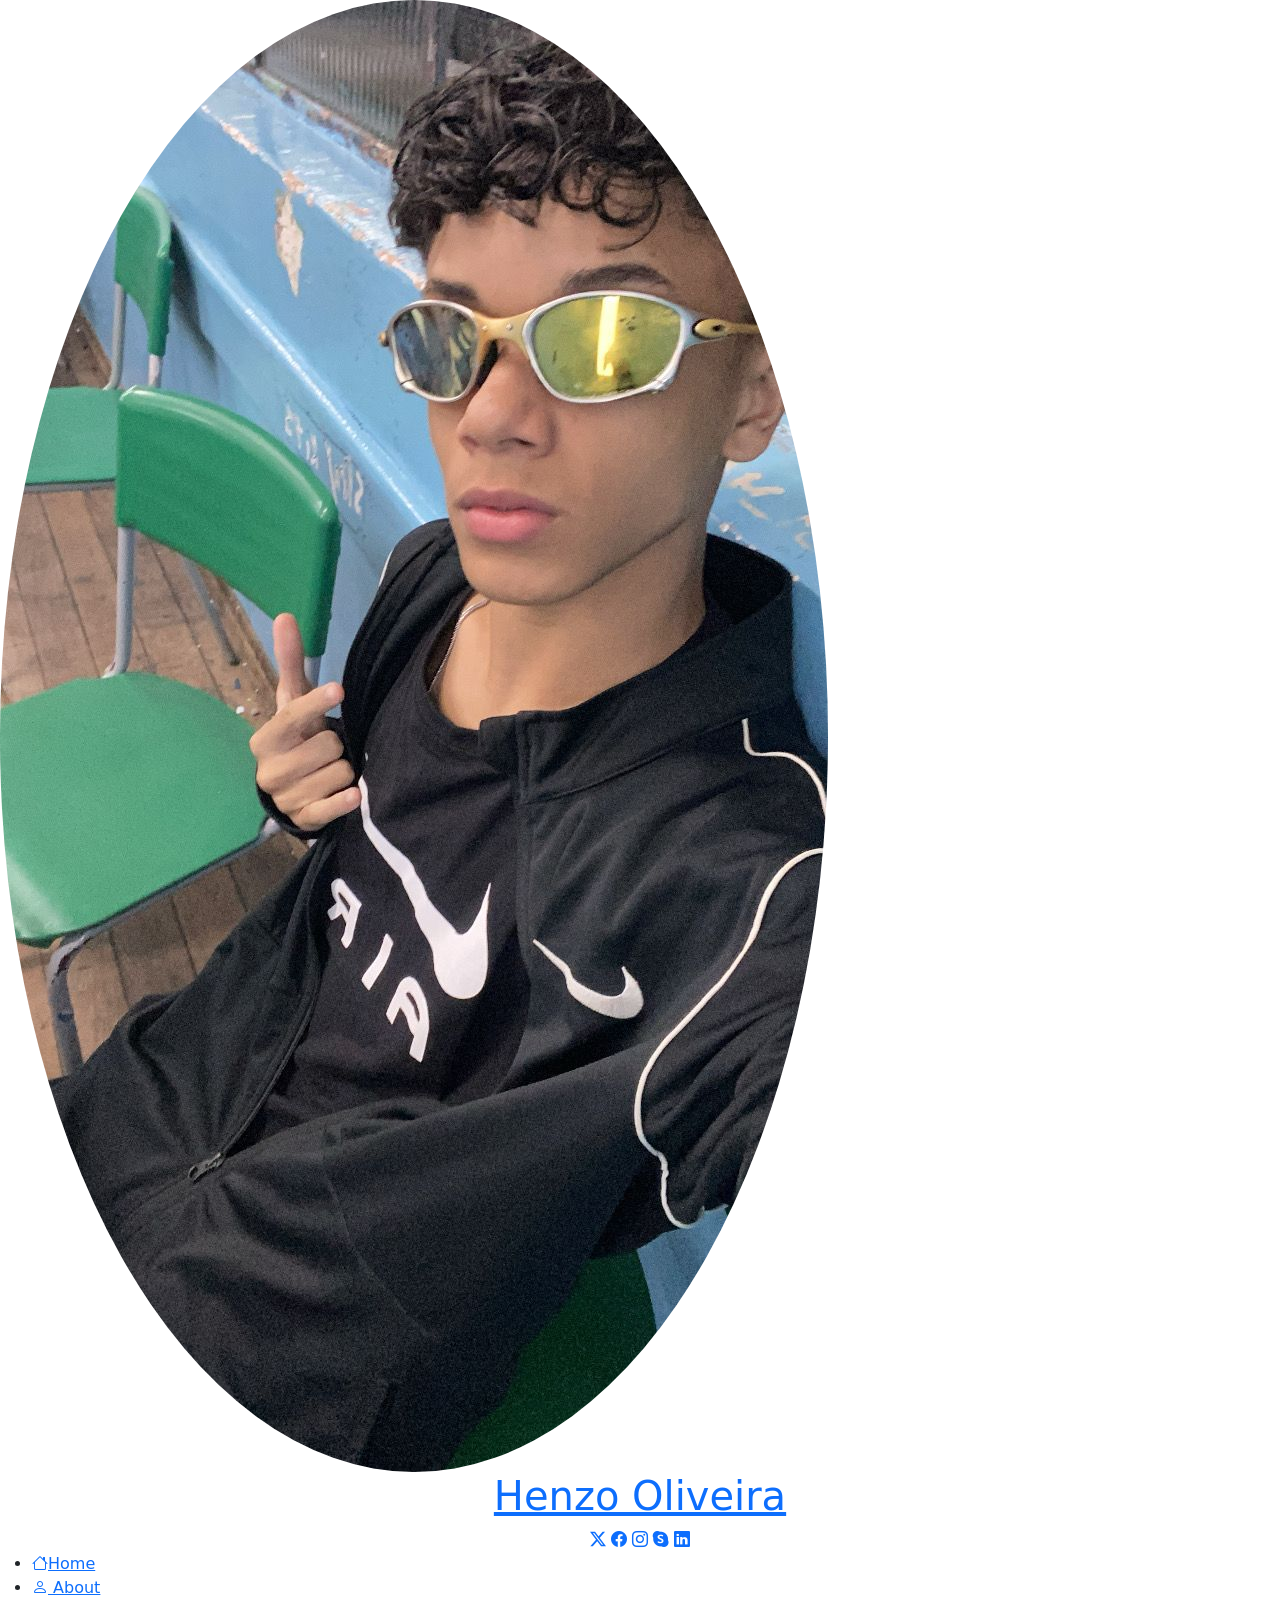
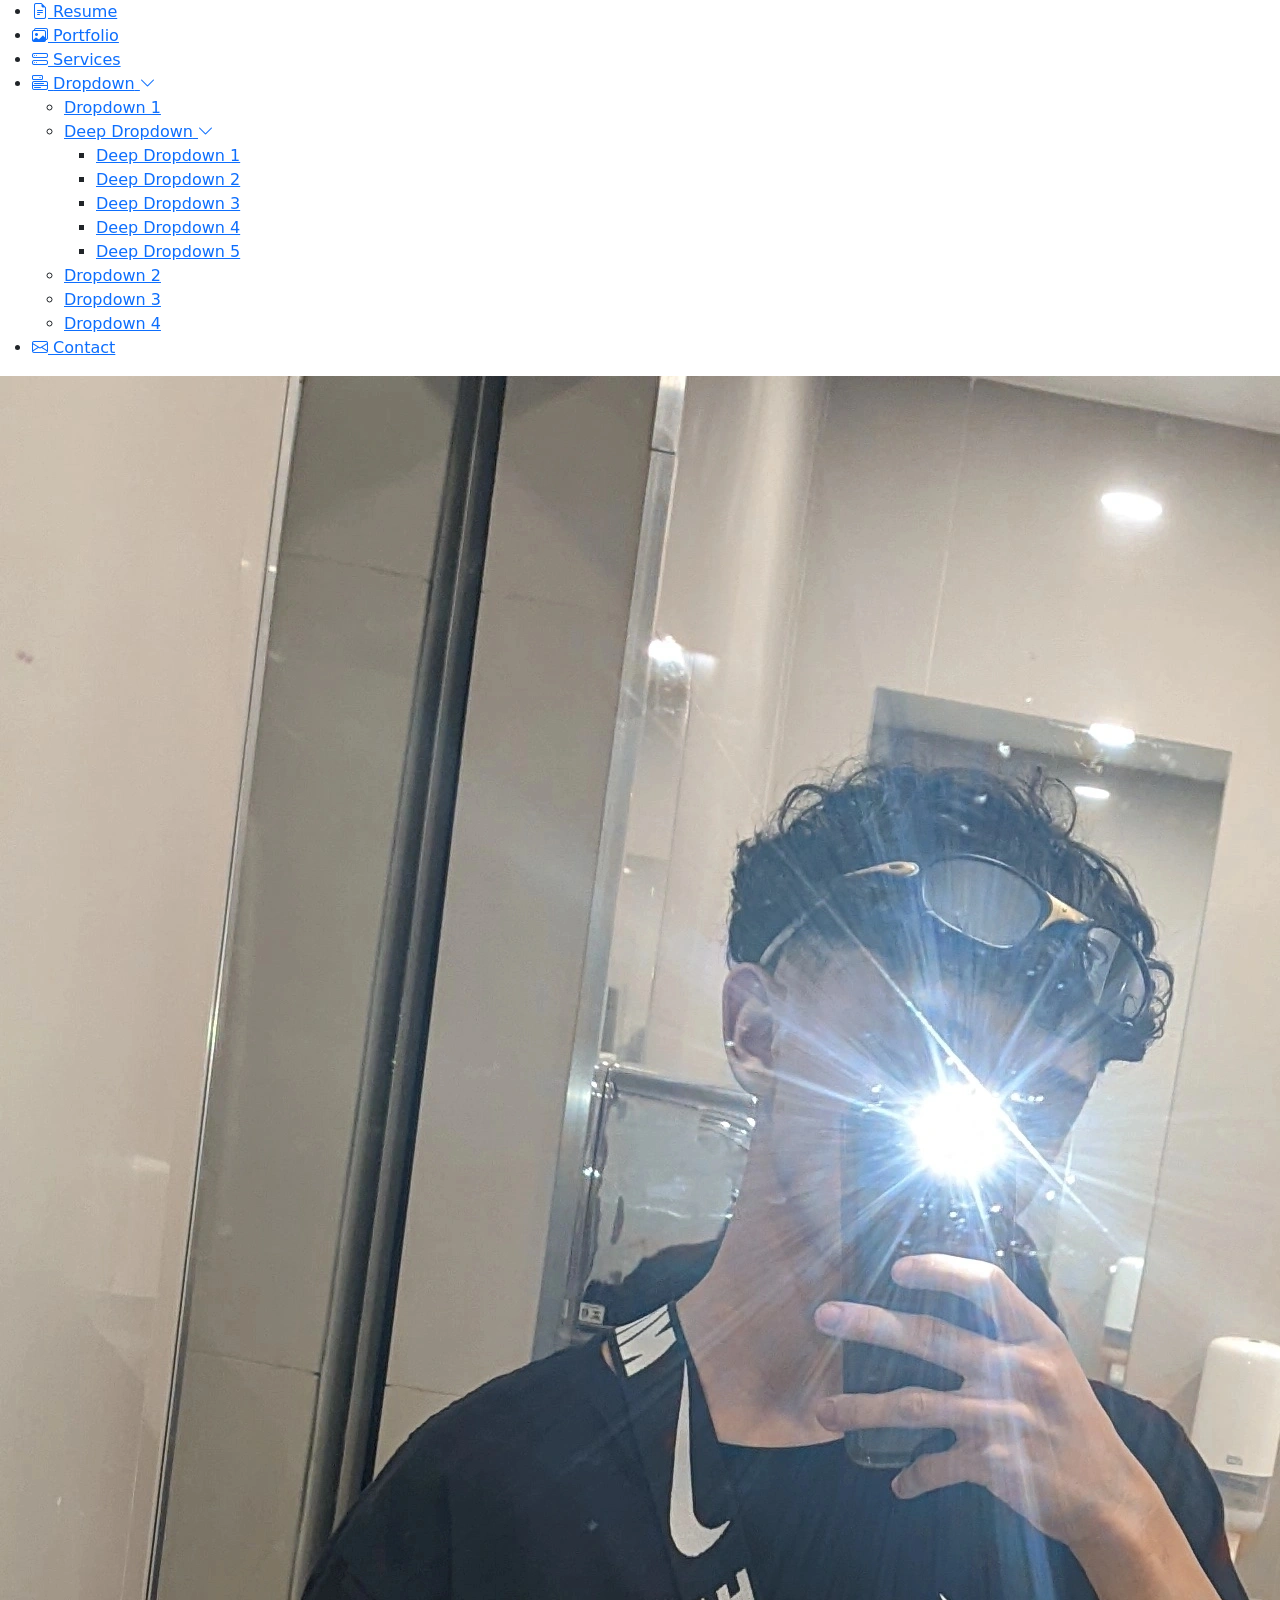
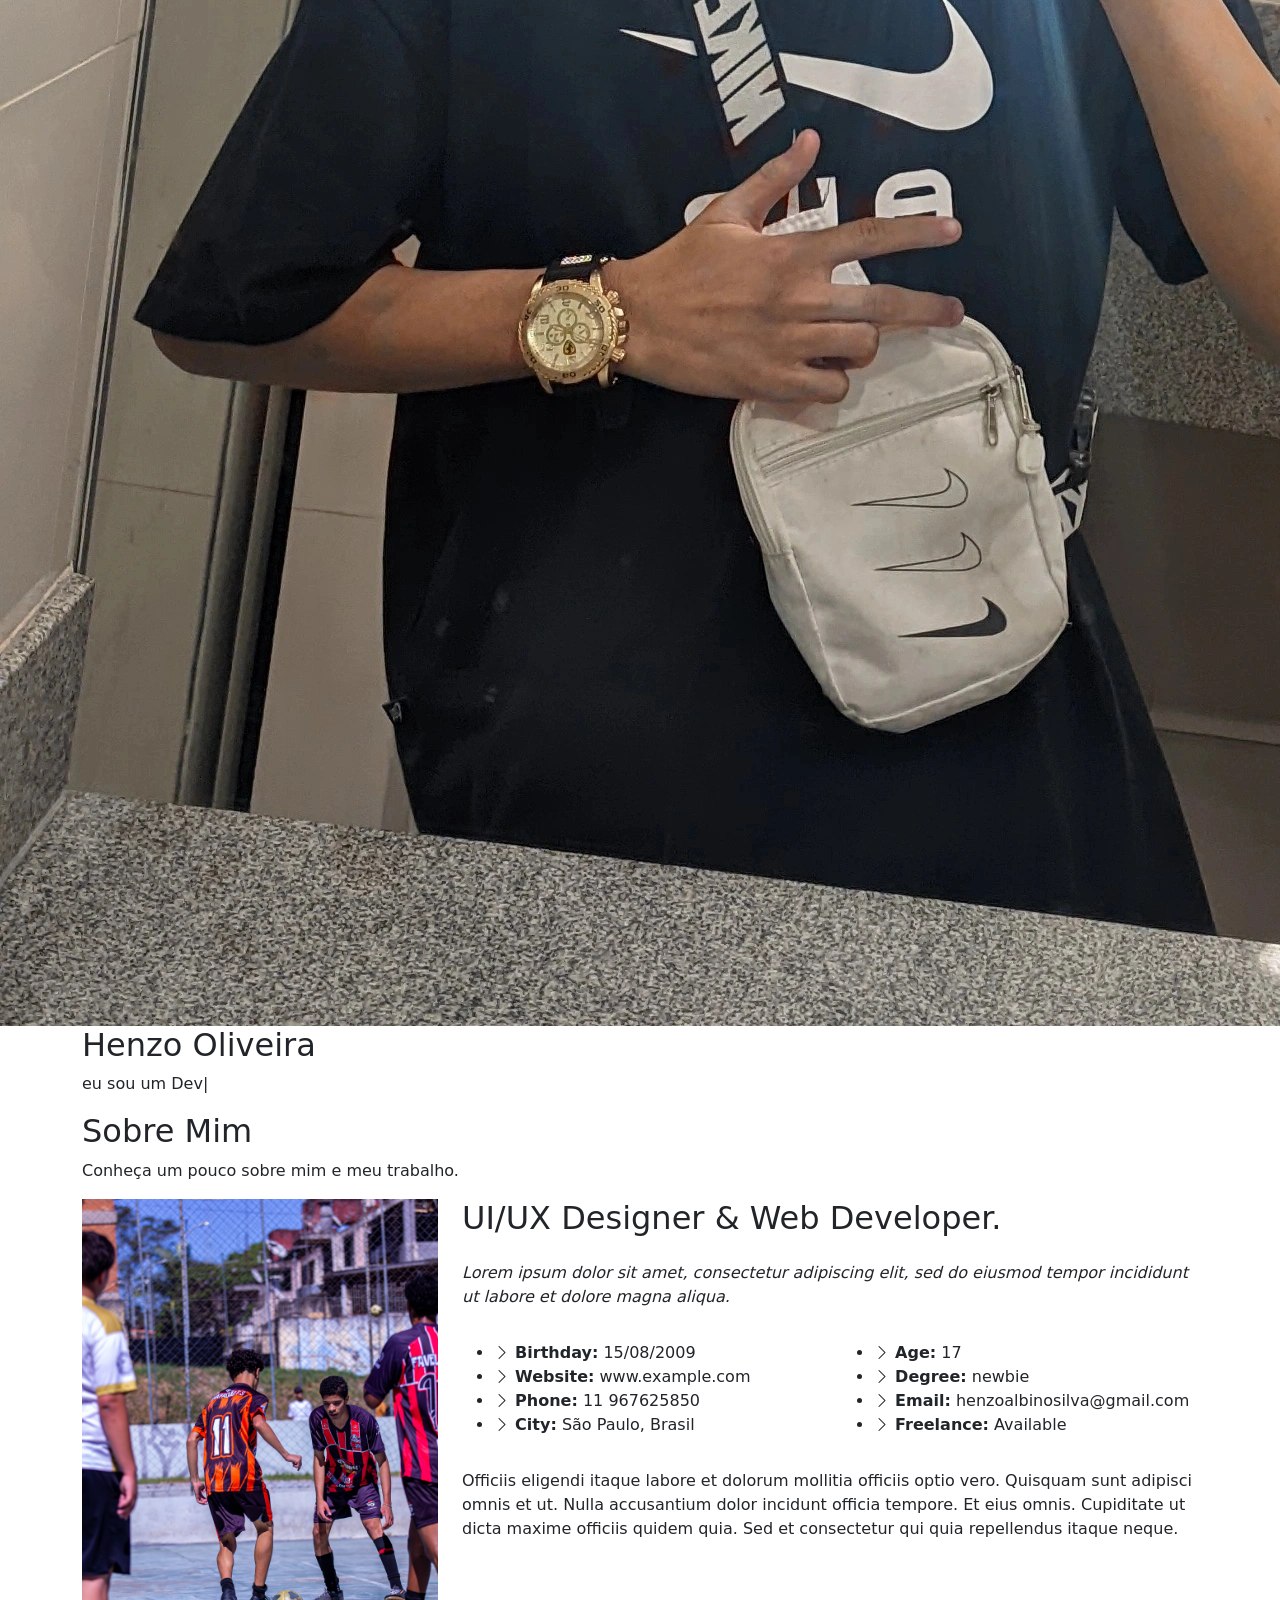
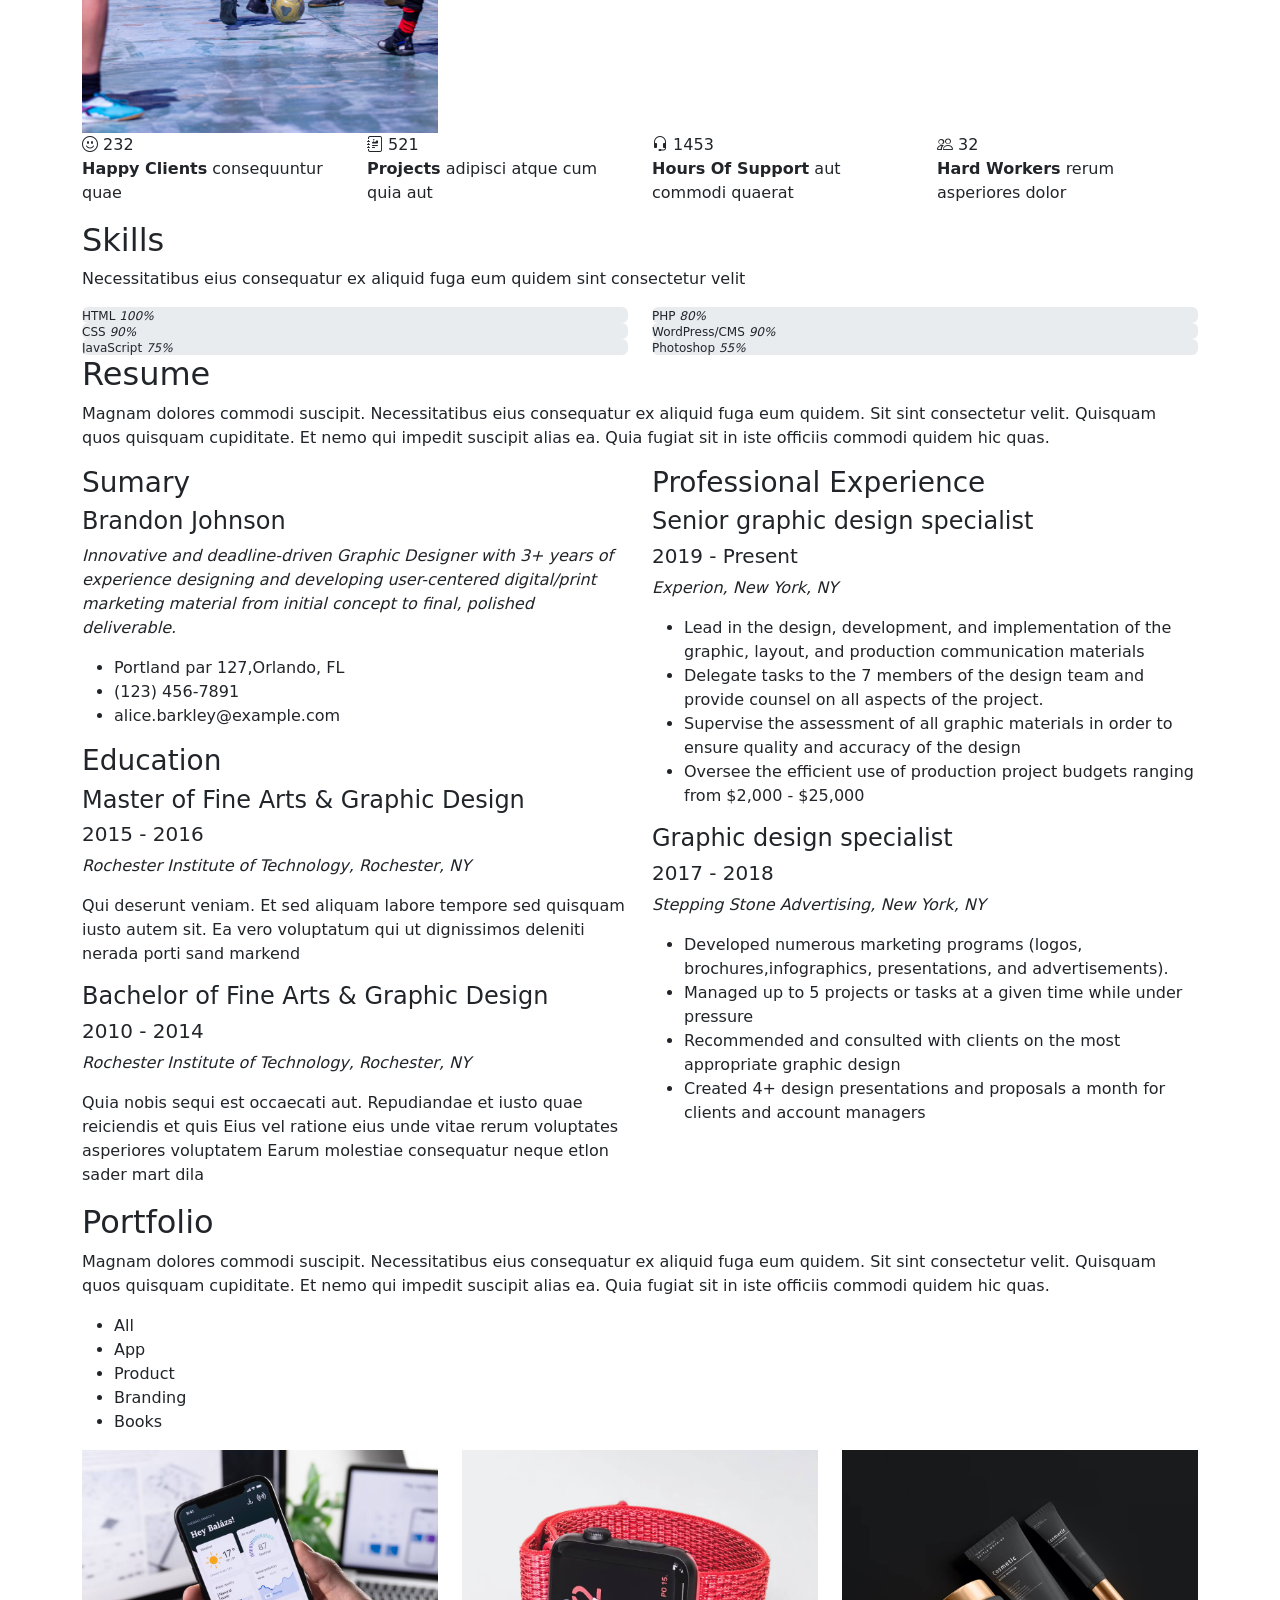
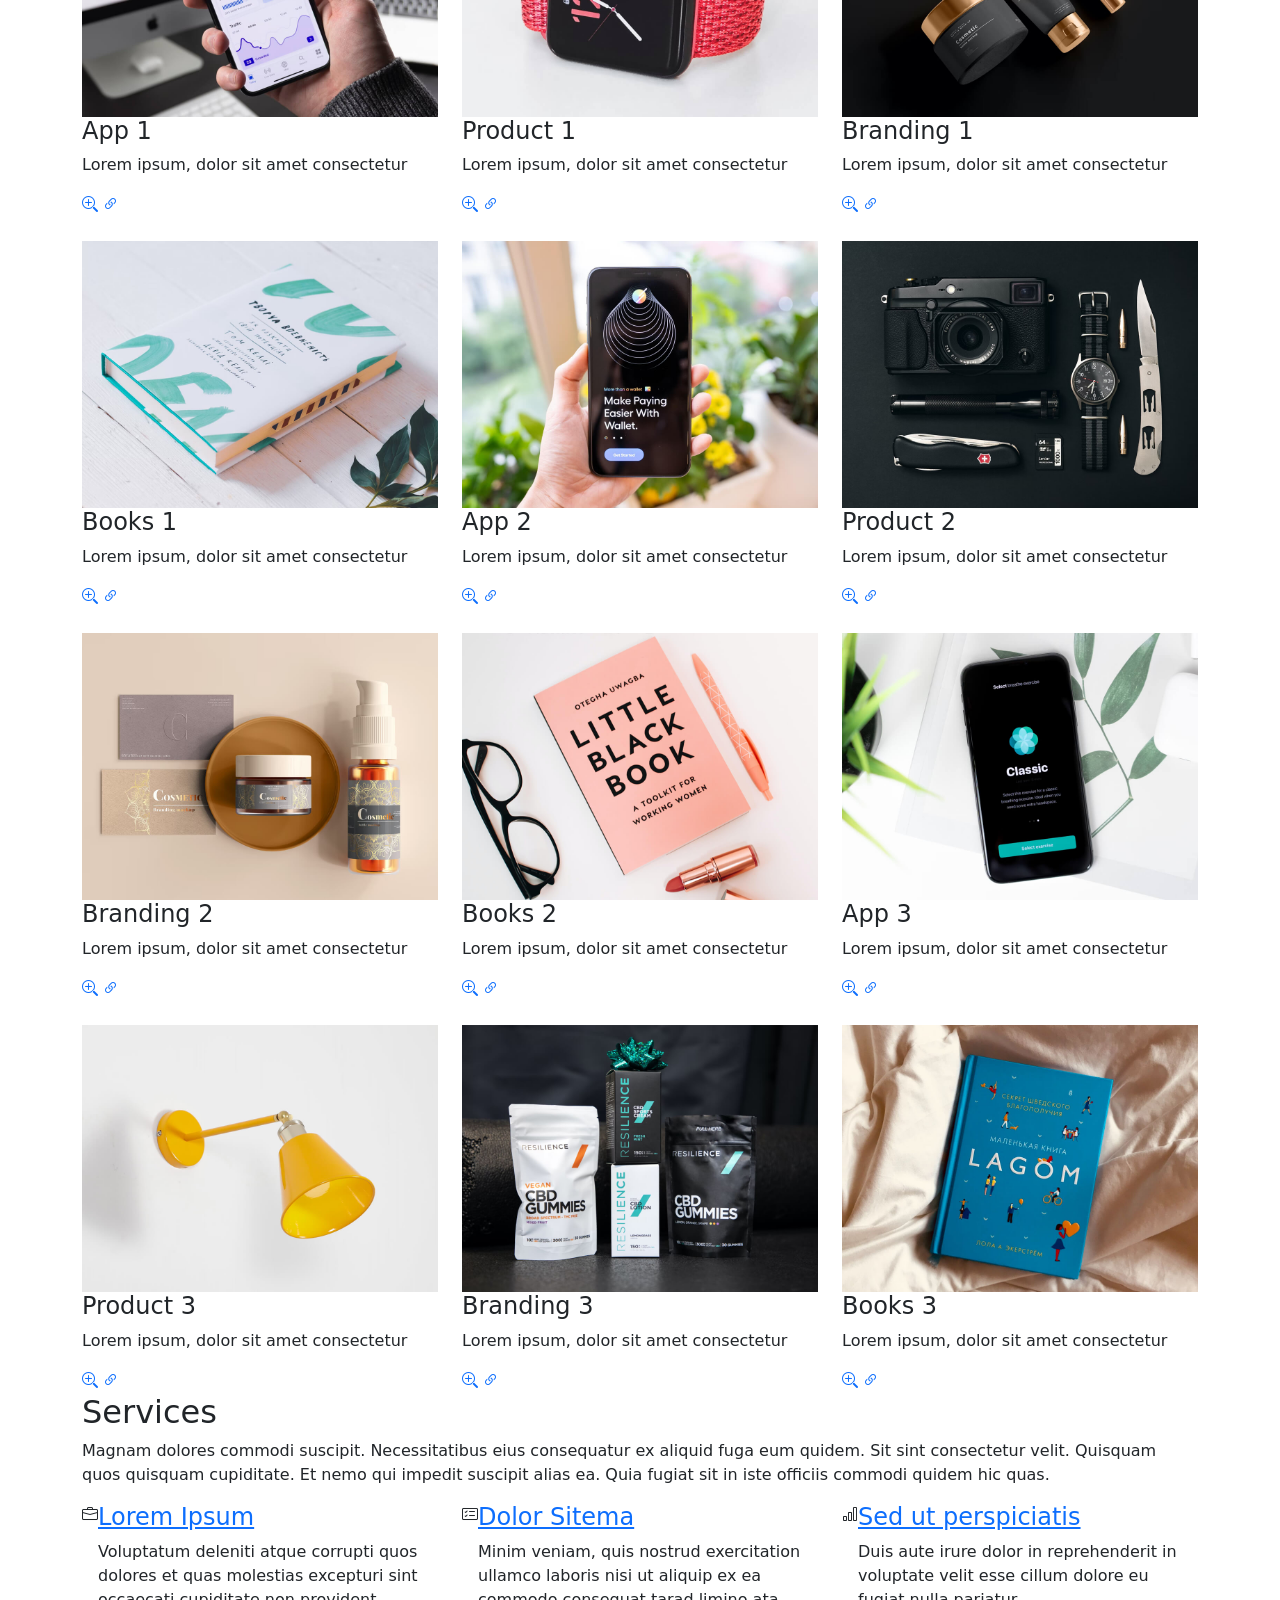
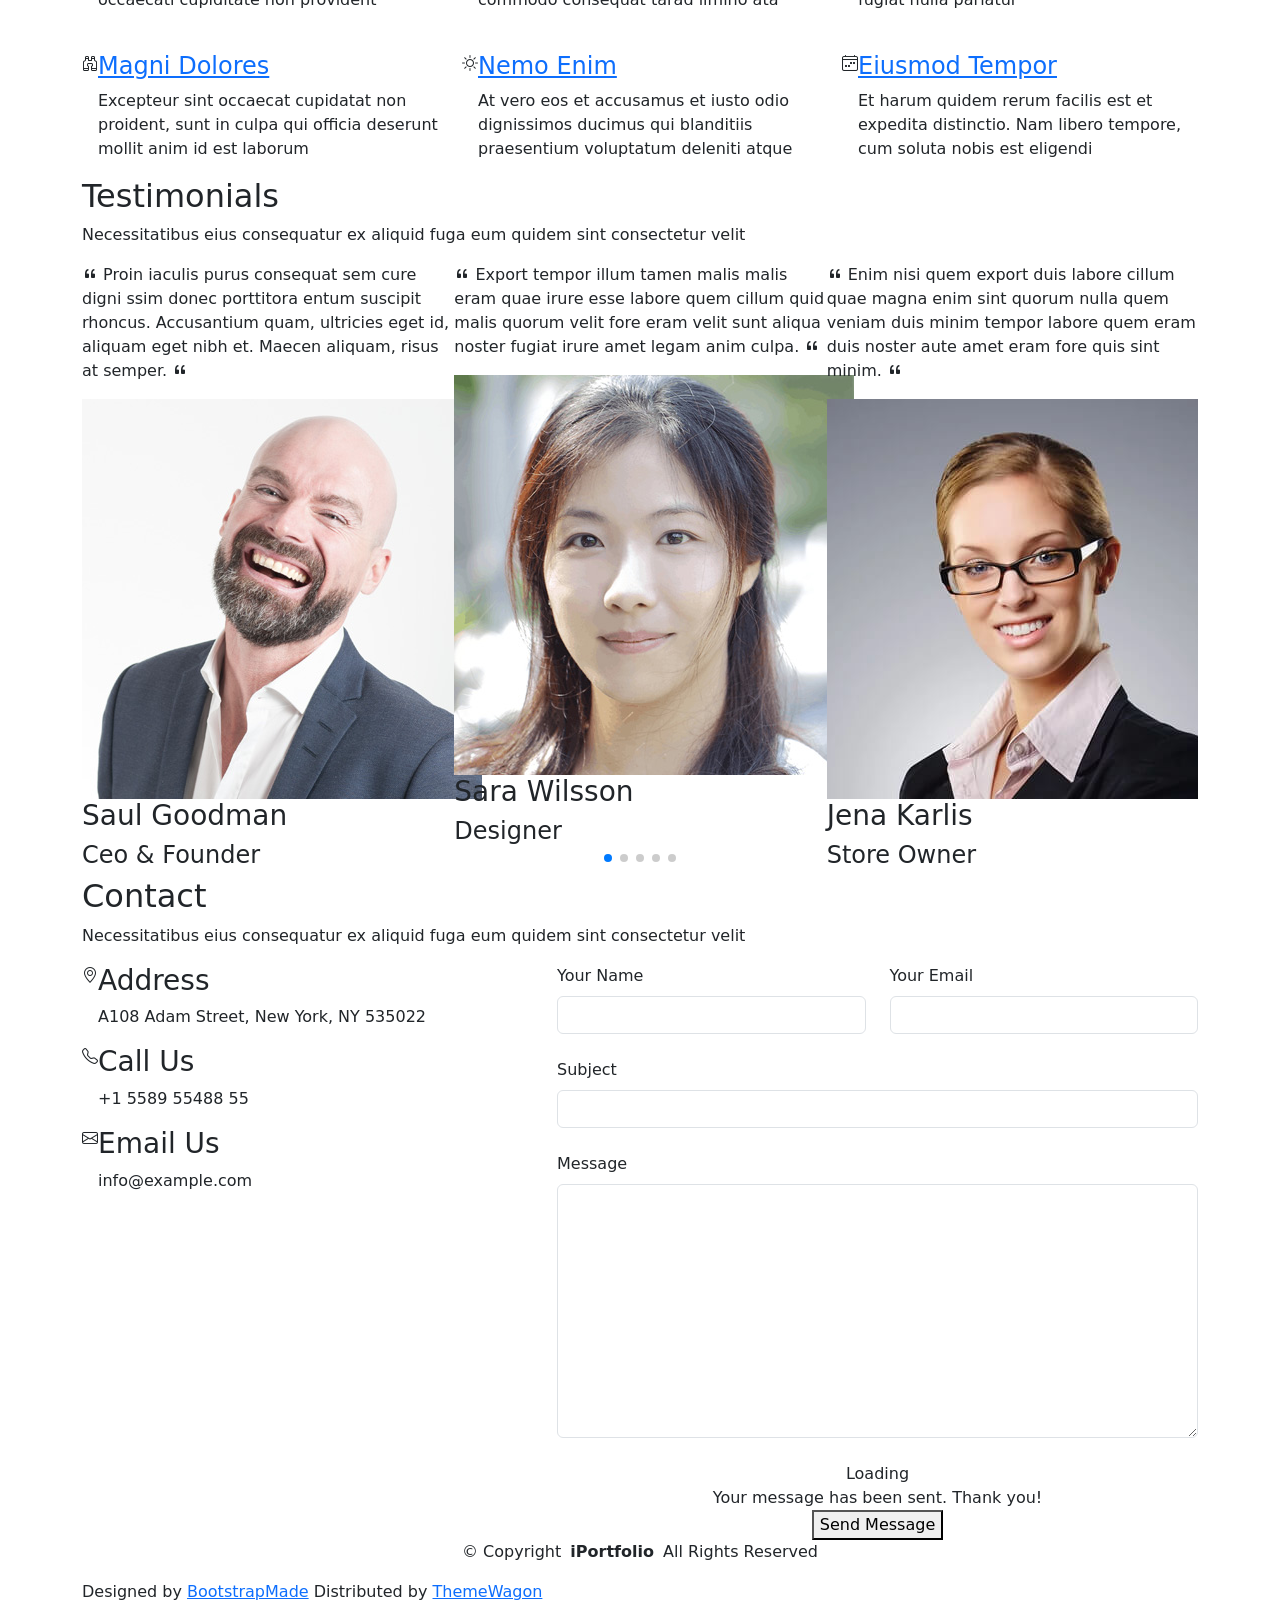
==== index.html @ 14d11d7c "V0.1" ====
<!DOCTYPE html>
<html lang="pt-BR">

<head>
  <meta charset="utf-8">
  <meta content="width=device-width, initial-scale=1.0" name="viewport">
  <title>Henzo Oliveira</title>
  <meta content="" name="description">
  <meta content="" name="keywords">

  <!-- Favicons -->
  <link href="assets/img/Emblema Monocromático HZ Agressivo.png" rel="icon">
  <link href="assets/img/apple-touch-icon.png" rel="apple-touch-icon">

  <!-- Fonts -->
  <link href="https://fonts.googleapis.com" rel="preconnect">
  <link href="https://fonts.gstatic.com" rel="preconnect" crossorigin>
  <link href="https://fonts.googleapis.com/css2?family=Roboto:ital,wght@0,100;0,300;0,400;0,500;0,700;0,900;1,100;1,300;1,400;1,500;1,700;1,900&family=Poppins:ital,wght@0,100;0,200;0,300;0,400;0,500;0,600;0,700;0,800;0,900;1,100;1,200;1,300;1,400;1,500;1,600;1,700;1,800;1,900&family=Raleway:ital,wght@0,100;0,200;0,300;0,400;0,500;0,600;0,700;0,800;0,900;1,100;1,200;1,300;1,400;1,500;1,600;1,700;1,800;1,900&display=swap" rel="stylesheet">

  <!-- Vendor CSS Files -->
  <link href="assets/vendor/bootstrap/css/bootstrap.min.css" rel="stylesheet">
  <link href="assets/vendor/bootstrap-icons/bootstrap-icons.css" rel="stylesheet">
  <link href="assets/vendor/aos/aos.css" rel="stylesheet">
  <link href="assets/vendor/glightbox/css/glightbox.min.css" rel="stylesheet">
  <link href="assets/vendor/swiper/swiper-bundle.min.css" rel="stylesheet">

  <!-- Main CSS File -->
  <link href="assets/css/main.css" rel="stylesheet">

  <!-- =======================================================
  * Template Name: iPortfolio
  * Template URL: https://bootstrapmade.com/iportfolio-bootstrap-portfolio-websites-template/
  * Updated: Jun 29 2024 with Bootstrap v5.3.3
  * Author: BootstrapMade.com
  * License: https://bootstrapmade.com/license/
  ======================================================== -->
</head>

<body class="index-page">

  <header id="header" class="header dark-background d-flex flex-column">
    <i class="header-toggle d-xl-none bi bi-list"></i>

    <div class="profile-img">
      <img src="assets/img/f740be181a31ea5a992d6e9e2c30a2ab_0.jpeg" alt="" class="img-fluid rounded-circle">
    </div>

    <a href="index.html" class="logo d-flex align-items-center justify-content-center">
      <!-- Uncomment the line below if you also wish to use an image logo -->
      <!-- <img src="assets/img/logo.png" alt=""> -->
      <h1 class="sitename">Henzo Oliveira</h1>
    </a>

    <div class="social-links text-center">
      <a href="#" class="twitter"><i class="bi bi-twitter-x"></i></a>
      <a href="#" class="facebook"><i class="bi bi-facebook"></i></a>
      <a href="#" class="instagram"><i class="bi bi-instagram"></i></a>
      <a href="#" class="google-plus"><i class="bi bi-skype"></i></a>
      <a href="#" class="linkedin"><i class="bi bi-linkedin"></i></a>
    </div>

    <nav id="navmenu" class="navmenu">
      <ul>
        <li><a href="#hero" class="active"><i class="bi bi-house navicon"></i>Home</a></li>
        <li><a href="#about"><i class="bi bi-person navicon"></i> About</a></li>
        <li><a href="#resume"><i class="bi bi-file-earmark-text navicon"></i> Resume</a></li>
        <li><a href="#portfolio"><i class="bi bi-images navicon"></i> Portfolio</a></li>
        <li><a href="#services"><i class="bi bi-hdd-stack navicon"></i> Services</a></li>
        <li class="dropdown"><a href="#"><i class="bi bi-menu-button navicon"></i> <span>Dropdown</span> <i class="bi bi-chevron-down toggle-dropdown"></i></a>
          <ul>
            <li><a href="#">Dropdown 1</a></li>
            <li class="dropdown"><a href="#"><span>Deep Dropdown</span> <i class="bi bi-chevron-down toggle-dropdown"></i></a>
              <ul>
                <li><a href="#">Deep Dropdown 1</a></li>
                <li><a href="#">Deep Dropdown 2</a></li>
                <li><a href="#">Deep Dropdown 3</a></li>
                <li><a href="#">Deep Dropdown 4</a></li>
                <li><a href="#">Deep Dropdown 5</a></li>
              </ul>
            </li>
            <li><a href="#">Dropdown 2</a></li>
            <li><a href="#">Dropdown 3</a></li>
            <li><a href="#">Dropdown 4</a></li>
          </ul>
        </li>
        <li><a href="#contact"><i class="bi bi-envelope navicon"></i> Contact</a></li>
      </ul>
    </nav>

  </header>

  <main class="main">

    <!-- Hero Section -->
    <section id="hero" class="hero section dark-background">

      <img src="assets/img/IMG_20250711_194542_623.webp" alt="" data-aos="fade-in" class="">

      <div class="container" data-aos="fade-up" data-aos-delay="100">
        <h2>Henzo Oliveira</h2>
        <p>eu sou um <span class="typed" data-typed-items="Designer, Developer, Freelancer, Photographer">Designer</span><span class="typed-cursor typed-cursor--blink" aria-hidden="true"></span><span class="typed-cursor typed-cursor--blink" aria-hidden="true"></span></p>
      </div>

    </section><!-- /Hero Section -->

    <!-- About Section -->
    <section id="about" class="about section">

      <!-- Section Title -->
      <div class="container section-title" data-aos="fade-up">
        <h2>Sobre Mim</h2>
        <p>Conheça um pouco sobre mim e meu trabalho.</p>
      </div><!-- End Section Title -->

      <div class="container" data-aos="fade-up" data-aos-delay="100">

        <div class="row gy-4 justify-content-center">
          <div class="col-lg-4">
            <img src="assets/img/v2_44cf48a5-e10a-40ed-86d7-4f2bc353fa9d.jpg" class="img-fluid" alt="">
          </div>
          <div class="col-lg-8 content">
            <h2>UI/UX Designer &amp; Web Developer.</h2>
            <p class="fst-italic py-3">
              Lorem ipsum dolor sit amet, consectetur adipiscing elit, sed do eiusmod tempor incididunt ut labore et dolore
              magna aliqua.
            </p>
            <div class="row">
              <div class="col-lg-6">
                <ul>
                  <li><i class="bi bi-chevron-right"></i> <strong>Birthday:</strong> <span>15/08/2009</span></li>
                  <li><i class="bi bi-chevron-right"></i> <strong>Website:</strong> <span>www.example.com</span></li>
                  <li><i class="bi bi-chevron-right"></i> <strong>Phone:</strong> <span>11 967625850</span></li>
                  <li><i class="bi bi-chevron-right"></i> <strong>City:</strong> <span>São Paulo, Brasil</span></li>
                </ul>
              </div>
              <div class="col-lg-6">
                <ul>
                  <li><i class="bi bi-chevron-right"></i> <strong>Age:</strong> <span>17</span></li>
                  <li><i class="bi bi-chevron-right"></i> <strong>Degree:</strong> <span>newbie</span></li>
                  <li><i class="bi bi-chevron-right"></i> <strong>Email:</strong> <span>henzoalbinosilva@gmail.com</span></li>
                  <li><i class="bi bi-chevron-right"></i> <strong>Freelance:</strong> <span>Available</span></li>
                </ul>
              </div>
            </div>
            <p class="py-3">
              Officiis eligendi itaque labore et dolorum mollitia officiis optio vero. Quisquam sunt adipisci omnis et ut. Nulla accusantium dolor incidunt officia tempore. Et eius omnis.
              Cupiditate ut dicta maxime officiis quidem quia. Sed et consectetur qui quia repellendus itaque neque.
            </p>
          </div>
        </div>

      </div>

    </section><!-- /About Section -->

    <!-- Stats Section -->
    <section id="stats" class="stats section">

      <div class="container" data-aos="fade-up" data-aos-delay="100">

        <div class="row gy-4">

          <div class="col-lg-3 col-md-6">
            <div class="stats-item">
              <i class="bi bi-emoji-smile"></i>
              <span data-purecounter-start="0" data-purecounter-end="232" data-purecounter-duration="1" class="purecounter"></span>
              <p><strong>Happy Clients</strong> <span>consequuntur quae</span></p>
            </div>
          </div><!-- End Stats Item -->

          <div class="col-lg-3 col-md-6">
            <div class="stats-item">
              <i class="bi bi-journal-richtext"></i>
              <span data-purecounter-start="0" data-purecounter-end="521" data-purecounter-duration="1" class="purecounter"></span>
              <p><strong>Projects</strong> <span>adipisci atque cum quia aut</span></p>
            </div>
          </div><!-- End Stats Item -->

          <div class="col-lg-3 col-md-6">
            <div class="stats-item">
              <i class="bi bi-headset"></i>
              <span data-purecounter-start="0" data-purecounter-end="1453" data-purecounter-duration="1" class="purecounter"></span>
              <p><strong>Hours Of Support</strong> <span>aut commodi quaerat</span></p>
            </div>
          </div><!-- End Stats Item -->

          <div class="col-lg-3 col-md-6">
            <div class="stats-item">
              <i class="bi bi-people"></i>
              <span data-purecounter-start="0" data-purecounter-end="32" data-purecounter-duration="1" class="purecounter"></span>
              <p><strong>Hard Workers</strong> <span>rerum asperiores dolor</span></p>
            </div>
          </div><!-- End Stats Item -->

        </div>

      </div>

    </section><!-- /Stats Section -->

    <!-- Skills Section -->
    <section id="skills" class="skills section light-background">

      <!-- Section Title -->
      <div class="container section-title" data-aos="fade-up">
        <h2>Skills</h2>
        <p>Necessitatibus eius consequatur ex aliquid fuga eum quidem sint consectetur velit</p>
      </div><!-- End Section Title -->

      <div class="container" data-aos="fade-up" data-aos-delay="100">

        <div class="row skills-content skills-animation">

          <div class="col-lg-6">

            <div class="progress">
              <span class="skill"><span>HTML</span> <i class="val">100%</i></span>
              <div class="progress-bar-wrap">
                <div class="progress-bar" role="progressbar" aria-valuenow="100" aria-valuemin="0" aria-valuemax="100"></div>
              </div>
            </div><!-- End Skills Item -->

            <div class="progress">
              <span class="skill"><span>CSS</span> <i class="val">90%</i></span>
              <div class="progress-bar-wrap">
                <div class="progress-bar" role="progressbar" aria-valuenow="90" aria-valuemin="0" aria-valuemax="100"></div>
              </div>
            </div><!-- End Skills Item -->

            <div class="progress">
              <span class="skill"><span>JavaScript</span> <i class="val">75%</i></span>
              <div class="progress-bar-wrap">
                <div class="progress-bar" role="progressbar" aria-valuenow="75" aria-valuemin="0" aria-valuemax="100"></div>
              </div>
            </div><!-- End Skills Item -->

          </div>

          <div class="col-lg-6">

            <div class="progress">
              <span class="skill"><span>PHP</span> <i class="val">80%</i></span>
              <div class="progress-bar-wrap">
                <div class="progress-bar" role="progressbar" aria-valuenow="80" aria-valuemin="0" aria-valuemax="100"></div>
              </div>
            </div><!-- End Skills Item -->

            <div class="progress">
              <span class="skill"><span>WordPress/CMS</span> <i class="val">90%</i></span>
              <div class="progress-bar-wrap">
                <div class="progress-bar" role="progressbar" aria-valuenow="90" aria-valuemin="0" aria-valuemax="100"></div>
              </div>
            </div><!-- End Skills Item -->

            <div class="progress">
              <span class="skill"><span>Photoshop</span> <i class="val">55%</i></span>
              <div class="progress-bar-wrap">
                <div class="progress-bar" role="progressbar" aria-valuenow="55" aria-valuemin="0" aria-valuemax="100"></div>
              </div>
            </div><!-- End Skills Item -->

          </div>

        </div>

      </div>

    </section><!-- /Skills Section -->

    <!-- Resume Section -->
    <section id="resume" class="resume section">

      <!-- Section Title -->
      <div class="container section-title" data-aos="fade-up">
        <h2>Resume</h2>
        <p>Magnam dolores commodi suscipit. Necessitatibus eius consequatur ex aliquid fuga eum quidem. Sit sint consectetur velit. Quisquam quos quisquam cupiditate. Et nemo qui impedit suscipit alias ea. Quia fugiat sit in iste officiis commodi quidem hic quas.</p>
      </div><!-- End Section Title -->

      <div class="container">

        <div class="row">

          <div class="col-lg-6" data-aos="fade-up" data-aos-delay="100">
            <h3 class="resume-title">Sumary</h3>

            <div class="resume-item pb-0">
              <h4>Brandon Johnson</h4>
              <p><em>Innovative and deadline-driven Graphic Designer with 3+ years of experience designing and developing user-centered digital/print marketing material from initial concept to final, polished deliverable.</em></p>
              <ul>
                <li>Portland par 127,Orlando, FL</li>
                <li>(123) 456-7891</li>
                <li>alice.barkley@example.com</li>
              </ul>
            </div><!-- Edn Resume Item -->

            <h3 class="resume-title">Education</h3>
            <div class="resume-item">
              <h4>Master of Fine Arts &amp; Graphic Design</h4>
              <h5>2015 - 2016</h5>
              <p><em>Rochester Institute of Technology, Rochester, NY</em></p>
              <p>Qui deserunt veniam. Et sed aliquam labore tempore sed quisquam iusto autem sit. Ea vero voluptatum qui ut dignissimos deleniti nerada porti sand markend</p>
            </div><!-- Edn Resume Item -->

            <div class="resume-item">
              <h4>Bachelor of Fine Arts &amp; Graphic Design</h4>
              <h5>2010 - 2014</h5>
              <p><em>Rochester Institute of Technology, Rochester, NY</em></p>
              <p>Quia nobis sequi est occaecati aut. Repudiandae et iusto quae reiciendis et quis Eius vel ratione eius unde vitae rerum voluptates asperiores voluptatem Earum molestiae consequatur neque etlon sader mart dila</p>
            </div><!-- Edn Resume Item -->

          </div>

          <div class="col-lg-6" data-aos="fade-up" data-aos-delay="200">
            <h3 class="resume-title">Professional Experience</h3>
            <div class="resume-item">
              <h4>Senior graphic design specialist</h4>
              <h5>2019 - Present</h5>
              <p><em>Experion, New York, NY </em></p>
              <ul>
                <li>Lead in the design, development, and implementation of the graphic, layout, and production communication materials</li>
                <li>Delegate tasks to the 7 members of the design team and provide counsel on all aspects of the project. </li>
                <li>Supervise the assessment of all graphic materials in order to ensure quality and accuracy of the design</li>
                <li>Oversee the efficient use of production project budgets ranging from $2,000 - $25,000</li>
              </ul>
            </div><!-- Edn Resume Item -->

            <div class="resume-item">
              <h4>Graphic design specialist</h4>
              <h5>2017 - 2018</h5>
              <p><em>Stepping Stone Advertising, New York, NY</em></p>
              <ul>
                <li>Developed numerous marketing programs (logos, brochures,infographics, presentations, and advertisements).</li>
                <li>Managed up to 5 projects or tasks at a given time while under pressure</li>
                <li>Recommended and consulted with clients on the most appropriate graphic design</li>
                <li>Created 4+ design presentations and proposals a month for clients and account managers</li>
              </ul>
            </div><!-- Edn Resume Item -->

          </div>

        </div>

      </div>

    </section><!-- /Resume Section -->

    <!-- Portfolio Section -->
    <section id="portfolio" class="portfolio section light-background">

      <!-- Section Title -->
      <div class="container section-title" data-aos="fade-up">
        <h2>Portfolio</h2>
        <p>Magnam dolores commodi suscipit. Necessitatibus eius consequatur ex aliquid fuga eum quidem. Sit sint consectetur velit. Quisquam quos quisquam cupiditate. Et nemo qui impedit suscipit alias ea. Quia fugiat sit in iste officiis commodi quidem hic quas.</p>
      </div><!-- End Section Title -->

      <div class="container">

        <div class="isotope-layout" data-default-filter="*" data-layout="masonry" data-sort="original-order">

          <ul class="portfolio-filters isotope-filters" data-aos="fade-up" data-aos-delay="100">
            <li data-filter="*" class="filter-active">All</li>
            <li data-filter=".filter-app">App</li>
            <li data-filter=".filter-product">Product</li>
            <li data-filter=".filter-branding">Branding</li>
            <li data-filter=".filter-books">Books</li>
          </ul><!-- End Portfolio Filters -->

          <div class="row gy-4 isotope-container" data-aos="fade-up" data-aos-delay="200">

            <div class="col-lg-4 col-md-6 portfolio-item isotope-item filter-app">
              <div class="portfolio-content h-100">
                <img src="assets/img/portfolio/app-1.jpg" class="img-fluid" alt="">
                <div class="portfolio-info">
                  <h4>App 1</h4>
                  <p>Lorem ipsum, dolor sit amet consectetur</p>
                  <a href="assets/img/portfolio/app-1.jpg" title="App 1" data-gallery="portfolio-gallery-app" class="glightbox preview-link"><i class="bi bi-zoom-in"></i></a>
                  <a href="portfolio-details.html" title="More Details" class="details-link"><i class="bi bi-link-45deg"></i></a>
                </div>
              </div>
            </div><!-- End Portfolio Item -->

            <div class="col-lg-4 col-md-6 portfolio-item isotope-item filter-product">
              <div class="portfolio-content h-100">
                <img src="assets/img/portfolio/product-1.jpg" class="img-fluid" alt="">
                <div class="portfolio-info">
                  <h4>Product 1</h4>
                  <p>Lorem ipsum, dolor sit amet consectetur</p>
                  <a href="assets/img/portfolio/product-1.jpg" title="Product 1" data-gallery="portfolio-gallery-product" class="glightbox preview-link"><i class="bi bi-zoom-in"></i></a>
                  <a href="portfolio-details.html" title="More Details" class="details-link"><i class="bi bi-link-45deg"></i></a>
                </div>
              </div>
            </div><!-- End Portfolio Item -->

            <div class="col-lg-4 col-md-6 portfolio-item isotope-item filter-branding">
              <div class="portfolio-content h-100">
                <img src="assets/img/portfolio/branding-1.jpg" class="img-fluid" alt="">
                <div class="portfolio-info">
                  <h4>Branding 1</h4>
                  <p>Lorem ipsum, dolor sit amet consectetur</p>
                  <a href="assets/img/portfolio/branding-1.jpg" title="Branding 1" data-gallery="portfolio-gallery-branding" class="glightbox preview-link"><i class="bi bi-zoom-in"></i></a>
                  <a href="portfolio-details.html" title="More Details" class="details-link"><i class="bi bi-link-45deg"></i></a>
                </div>
              </div>
            </div><!-- End Portfolio Item -->

            <div class="col-lg-4 col-md-6 portfolio-item isotope-item filter-books">
              <div class="portfolio-content h-100">
                <img src="assets/img/portfolio/books-1.jpg" class="img-fluid" alt="">
                <div class="portfolio-info">
                  <h4>Books 1</h4>
                  <p>Lorem ipsum, dolor sit amet consectetur</p>
                  <a href="assets/img/portfolio/books-1.jpg" title="Branding 1" data-gallery="portfolio-gallery-book" class="glightbox preview-link"><i class="bi bi-zoom-in"></i></a>
                  <a href="portfolio-details.html" title="More Details" class="details-link"><i class="bi bi-link-45deg"></i></a>
                </div>
              </div>
            </div><!-- End Portfolio Item -->

            <div class="col-lg-4 col-md-6 portfolio-item isotope-item filter-app">
              <div class="portfolio-content h-100">
                <img src="assets/img/portfolio/app-2.jpg" class="img-fluid" alt="">
                <div class="portfolio-info">
                  <h4>App 2</h4>
                  <p>Lorem ipsum, dolor sit amet consectetur</p>
                  <a href="assets/img/portfolio/app-2.jpg" title="App 2" data-gallery="portfolio-gallery-app" class="glightbox preview-link"><i class="bi bi-zoom-in"></i></a>
                  <a href="portfolio-details.html" title="More Details" class="details-link"><i class="bi bi-link-45deg"></i></a>
                </div>
              </div>
            </div><!-- End Portfolio Item -->

            <div class="col-lg-4 col-md-6 portfolio-item isotope-item filter-product">
              <div class="portfolio-content h-100">
                <img src="assets/img/portfolio/product-2.jpg" class="img-fluid" alt="">
                <div class="portfolio-info">
                  <h4>Product 2</h4>
                  <p>Lorem ipsum, dolor sit amet consectetur</p>
                  <a href="assets/img/portfolio/product-2.jpg" title="Product 2" data-gallery="portfolio-gallery-product" class="glightbox preview-link"><i class="bi bi-zoom-in"></i></a>
                  <a href="portfolio-details.html" title="More Details" class="details-link"><i class="bi bi-link-45deg"></i></a>
                </div>
              </div>
            </div><!-- End Portfolio Item -->

            <div class="col-lg-4 col-md-6 portfolio-item isotope-item filter-branding">
              <div class="portfolio-content h-100">
                <img src="assets/img/portfolio/branding-2.jpg" class="img-fluid" alt="">
                <div class="portfolio-info">
                  <h4>Branding 2</h4>
                  <p>Lorem ipsum, dolor sit amet consectetur</p>
                  <a href="assets/img/portfolio/branding-2.jpg" title="Branding 2" data-gallery="portfolio-gallery-branding" class="glightbox preview-link"><i class="bi bi-zoom-in"></i></a>
                  <a href="portfolio-details.html" title="More Details" class="details-link"><i class="bi bi-link-45deg"></i></a>
                </div>
              </div>
            </div><!-- End Portfolio Item -->

            <div class="col-lg-4 col-md-6 portfolio-item isotope-item filter-books">
              <div class="portfolio-content h-100">
                <img src="assets/img/portfolio/books-2.jpg" class="img-fluid" alt="">
                <div class="portfolio-info">
                  <h4>Books 2</h4>
                  <p>Lorem ipsum, dolor sit amet consectetur</p>
                  <a href="assets/img/portfolio/books-2.jpg" title="Branding 2" data-gallery="portfolio-gallery-book" class="glightbox preview-link"><i class="bi bi-zoom-in"></i></a>
                  <a href="portfolio-details.html" title="More Details" class="details-link"><i class="bi bi-link-45deg"></i></a>
                </div>
              </div>
            </div><!-- End Portfolio Item -->

            <div class="col-lg-4 col-md-6 portfolio-item isotope-item filter-app">
              <div class="portfolio-content h-100">
                <img src="assets/img/portfolio/app-3.jpg" class="img-fluid" alt="">
                <div class="portfolio-info">
                  <h4>App 3</h4>
                  <p>Lorem ipsum, dolor sit amet consectetur</p>
                  <a href="assets/img/portfolio/app-3.jpg" title="App 3" data-gallery="portfolio-gallery-app" class="glightbox preview-link"><i class="bi bi-zoom-in"></i></a>
                  <a href="portfolio-details.html" title="More Details" class="details-link"><i class="bi bi-link-45deg"></i></a>
                </div>
              </div>
            </div><!-- End Portfolio Item -->

            <div class="col-lg-4 col-md-6 portfolio-item isotope-item filter-product">
              <div class="portfolio-content h-100">
                <img src="assets/img/portfolio/product-3.jpg" class="img-fluid" alt="">
                <div class="portfolio-info">
                  <h4>Product 3</h4>
                  <p>Lorem ipsum, dolor sit amet consectetur</p>
                  <a href="assets/img/portfolio/product-3.jpg" title="Product 3" data-gallery="portfolio-gallery-product" class="glightbox preview-link"><i class="bi bi-zoom-in"></i></a>
                  <a href="portfolio-details.html" title="More Details" class="details-link"><i class="bi bi-link-45deg"></i></a>
                </div>
              </div>
            </div><!-- End Portfolio Item -->

            <div class="col-lg-4 col-md-6 portfolio-item isotope-item filter-branding">
              <div class="portfolio-content h-100">
                <img src="assets/img/portfolio/branding-3.jpg" class="img-fluid" alt="">
                <div class="portfolio-info">
                  <h4>Branding 3</h4>
                  <p>Lorem ipsum, dolor sit amet consectetur</p>
                  <a href="assets/img/portfolio/branding-3.jpg" title="Branding 2" data-gallery="portfolio-gallery-branding" class="glightbox preview-link"><i class="bi bi-zoom-in"></i></a>
                  <a href="portfolio-details.html" title="More Details" class="details-link"><i class="bi bi-link-45deg"></i></a>
                </div>
              </div>
            </div><!-- End Portfolio Item -->

            <div class="col-lg-4 col-md-6 portfolio-item isotope-item filter-books">
              <div class="portfolio-content h-100">
                <img src="assets/img/portfolio/books-3.jpg" class="img-fluid" alt="">
                <div class="portfolio-info">
                  <h4>Books 3</h4>
                  <p>Lorem ipsum, dolor sit amet consectetur</p>
                  <a href="assets/img/portfolio/books-3.jpg" title="Branding 3" data-gallery="portfolio-gallery-book" class="glightbox preview-link"><i class="bi bi-zoom-in"></i></a>
                  <a href="portfolio-details.html" title="More Details" class="details-link"><i class="bi bi-link-45deg"></i></a>
                </div>
              </div>
            </div><!-- End Portfolio Item -->

          </div><!-- End Portfolio Container -->

        </div>

      </div>

    </section><!-- /Portfolio Section -->

    <!-- Services Section -->
    <section id="services" class="services section">

      <!-- Section Title -->
      <div class="container section-title" data-aos="fade-up">
        <h2>Services</h2>
        <p>Magnam dolores commodi suscipit. Necessitatibus eius consequatur ex aliquid fuga eum quidem. Sit sint consectetur velit. Quisquam quos quisquam cupiditate. Et nemo qui impedit suscipit alias ea. Quia fugiat sit in iste officiis commodi quidem hic quas.</p>
      </div><!-- End Section Title -->

      <div class="container">

        <div class="row gy-4">

          <div class="col-lg-4 col-md-6 service-item d-flex" data-aos="fade-up" data-aos-delay="100">
            <div class="icon flex-shrink-0"><i class="bi bi-briefcase"></i></div>
            <div>
              <h4 class="title"><a href="service-details.html" class="stretched-link">Lorem Ipsum</a></h4>
              <p class="description">Voluptatum deleniti atque corrupti quos dolores et quas molestias excepturi sint occaecati cupiditate non provident</p>
            </div>
          </div>
          <!-- End Service Item -->

          <div class="col-lg-4 col-md-6 service-item d-flex" data-aos="fade-up" data-aos-delay="200">
            <div class="icon flex-shrink-0"><i class="bi bi-card-checklist"></i></div>
            <div>
              <h4 class="title"><a href="service-details.html" class="stretched-link">Dolor Sitema</a></h4>
              <p class="description">Minim veniam, quis nostrud exercitation ullamco laboris nisi ut aliquip ex ea commodo consequat tarad limino ata</p>
            </div>
          </div><!-- End Service Item -->

          <div class="col-lg-4 col-md-6 service-item d-flex" data-aos="fade-up" data-aos-delay="300">
            <div class="icon flex-shrink-0"><i class="bi bi-bar-chart"></i></div>
            <div>
              <h4 class="title"><a href="service-details.html" class="stretched-link">Sed ut perspiciatis</a></h4>
              <p class="description">Duis aute irure dolor in reprehenderit in voluptate velit esse cillum dolore eu fugiat nulla pariatur</p>
            </div>
          </div><!-- End Service Item -->

          <div class="col-lg-4 col-md-6 service-item d-flex" data-aos="fade-up" data-aos-delay="400">
            <div class="icon flex-shrink-0"><i class="bi bi-binoculars"></i></div>
            <div>
              <h4 class="title"><a href="service-details.html" class="stretched-link">Magni Dolores</a></h4>
              <p class="description">Excepteur sint occaecat cupidatat non proident, sunt in culpa qui officia deserunt mollit anim id est laborum</p>
            </div>
          </div><!-- End Service Item -->

          <div class="col-lg-4 col-md-6 service-item d-flex" data-aos="fade-up" data-aos-delay="500">
            <div class="icon flex-shrink-0"><i class="bi bi-brightness-high"></i></div>
            <div>
              <h4 class="title"><a href="service-details.html" class="stretched-link">Nemo Enim</a></h4>
              <p class="description">At vero eos et accusamus et iusto odio dignissimos ducimus qui blanditiis praesentium voluptatum deleniti atque</p>
            </div>
          </div><!-- End Service Item -->

          <div class="col-lg-4 col-md-6 service-item d-flex" data-aos="fade-up" data-aos-delay="600">
            <div class="icon flex-shrink-0"><i class="bi bi-calendar4-week"></i></div>
            <div>
              <h4 class="title"><a href="service-details.html" class="stretched-link">Eiusmod Tempor</a></h4>
              <p class="description">Et harum quidem rerum facilis est et expedita distinctio. Nam libero tempore, cum soluta nobis est eligendi</p>
            </div>
          </div><!-- End Service Item -->

        </div>

      </div>

    </section><!-- /Services Section -->

    <!-- Testimonials Section -->
    <section id="testimonials" class="testimonials section light-background">

      <!-- Section Title -->
      <div class="container section-title" data-aos="fade-up">
        <h2>Testimonials</h2>
        <p>Necessitatibus eius consequatur ex aliquid fuga eum quidem sint consectetur velit</p>
      </div><!-- End Section Title -->

      <div class="container" data-aos="fade-up" data-aos-delay="100">

        <div class="swiper init-swiper">
          <script type="application/json" class="swiper-config">
            {
              "loop": true,
              "speed": 600,
              "autoplay": {
                "delay": 5000
              },
              "slidesPerView": "auto",
              "pagination": {
                "el": ".swiper-pagination",
                "type": "bullets",
                "clickable": true
              },
              "breakpoints": {
                "320": {
                  "slidesPerView": 1,
                  "spaceBetween": 40
                },
                "1200": {
                  "slidesPerView": 3,
                  "spaceBetween": 1
                }
              }
            }
          </script>
          <div class="swiper-wrapper">

            <div class="swiper-slide">
              <div class="testimonial-item">
                <p>
                  <i class="bi bi-quote quote-icon-left"></i>
                  <span>Proin iaculis purus consequat sem cure digni ssim donec porttitora entum suscipit rhoncus. Accusantium quam, ultricies eget id, aliquam eget nibh et. Maecen aliquam, risus at semper.</span>
                  <i class="bi bi-quote quote-icon-right"></i>
                </p>
                <img src="assets/img/testimonials/testimonials-1.jpg" class="testimonial-img" alt="">
                <h3>Saul Goodman</h3>
                <h4>Ceo &amp; Founder</h4>
              </div>
            </div><!-- End testimonial item -->

            <div class="swiper-slide">
              <div class="testimonial-item">
                <p>
                  <i class="bi bi-quote quote-icon-left"></i>
                  <span>Export tempor illum tamen malis malis eram quae irure esse labore quem cillum quid malis quorum velit fore eram velit sunt aliqua noster fugiat irure amet legam anim culpa.</span>
                  <i class="bi bi-quote quote-icon-right"></i>
                </p>
                <img src="assets/img/testimonials/testimonials-2.jpg" class="testimonial-img" alt="">
                <h3>Sara Wilsson</h3>
                <h4>Designer</h4>
              </div>
            </div><!-- End testimonial item -->

            <div class="swiper-slide">
              <div class="testimonial-item">
                <p>
                  <i class="bi bi-quote quote-icon-left"></i>
                  <span>Enim nisi quem export duis labore cillum quae magna enim sint quorum nulla quem veniam duis minim tempor labore quem eram duis noster aute amet eram fore quis sint minim.</span>
                  <i class="bi bi-quote quote-icon-right"></i>
                </p>
                <img src="assets/img/testimonials/testimonials-3.jpg" class="testimonial-img" alt="">
                <h3>Jena Karlis</h3>
                <h4>Store Owner</h4>
              </div>
            </div><!-- End testimonial item -->

            <div class="swiper-slide">
              <div class="testimonial-item">
                <p>
                  <i class="bi bi-quote quote-icon-left"></i>
                  <span>Fugiat enim eram quae cillum dolore dolor amet nulla culpa multos export minim fugiat dolor enim duis veniam ipsum anim magna sunt elit fore quem dolore labore illum veniam.</span>
                  <i class="bi bi-quote quote-icon-right"></i>
                </p>
                <img src="assets/img/testimonials/testimonials-4.jpg" class="testimonial-img" alt="">
                <h3>Matt Brandon</h3>
                <h4>Freelancer</h4>
              </div>
            </div><!-- End testimonial item -->

            <div class="swiper-slide">
              <div class="testimonial-item">
                <p>
                  <i class="bi bi-quote quote-icon-left"></i>
                  <span>Quis quorum aliqua sint quem legam fore sunt eram irure aliqua veniam tempor noster veniam sunt culpa nulla illum cillum fugiat legam esse veniam culpa fore nisi cillum quid.</span>
                  <i class="bi bi-quote quote-icon-right"></i>
                </p>
                <img src="assets/img/testimonials/testimonials-5.jpg" class="testimonial-img" alt="">
                <h3>John Larson</h3>
                <h4>Entrepreneur</h4>
              </div>
            </div><!-- End testimonial item -->

          </div>
          <div class="swiper-pagination"></div>
        </div>

      </div>

    </section><!-- /Testimonials Section -->

    <!-- Contact Section -->
    <section id="contact" class="contact section">

      <!-- Section Title -->
      <div class="container section-title" data-aos="fade-up">
        <h2>Contact</h2>
        <p>Necessitatibus eius consequatur ex aliquid fuga eum quidem sint consectetur velit</p>
      </div><!-- End Section Title -->

      <div class="container" data-aos="fade-up" data-aos-delay="100">

        <div class="row gy-4">

          <div class="col-lg-5">

            <div class="info-wrap">
              <div class="info-item d-flex" data-aos="fade-up" data-aos-delay="200">
                <i class="bi bi-geo-alt flex-shrink-0"></i>
                <div>
                  <h3>Address</h3>
                  <p>A108 Adam Street, New York, NY 535022</p>
                </div>
              </div><!-- End Info Item -->

              <div class="info-item d-flex" data-aos="fade-up" data-aos-delay="300">
                <i class="bi bi-telephone flex-shrink-0"></i>
                <div>
                  <h3>Call Us</h3>
                  <p>+1 5589 55488 55</p>
                </div>
              </div><!-- End Info Item -->

              <div class="info-item d-flex" data-aos="fade-up" data-aos-delay="400">
                <i class="bi bi-envelope flex-shrink-0"></i>
                <div>
                  <h3>Email Us</h3>
                  <p>info@example.com</p>
                </div>
              </div><!-- End Info Item -->

              <iframe src="https://www.google.com/maps/embed?pb=!1m14!1m8!1m3!1d48389.78314118045!2d-74.006138!3d40.710059!3m2!1i1024!2i768!4f13.1!3m3!1m2!1s0x89c25a22a3bda30d%3A0xb89d1fe6bc499443!2sDowntown%20Conference%20Center!5e0!3m2!1sen!2sus!4v1676961268712!5m2!1sen!2sus" frameborder="0" style="border:0; width: 100%; height: 270px;" allowfullscreen="" loading="lazy" referrerpolicy="no-referrer-when-downgrade"></iframe>
            </div>
          </div>

          <div class="col-lg-7">
            <form action="forms/contact.php" method="post" class="php-email-form" data-aos="fade-up" data-aos-delay="200">
              <div class="row gy-4">

                <div class="col-md-6">
                  <label for="name-field" class="pb-2">Your Name</label>
                  <input type="text" name="name" id="name-field" class="form-control" required="">
                </div>

                <div class="col-md-6">
                  <label for="email-field" class="pb-2">Your Email</label>
                  <input type="email" class="form-control" name="email" id="email-field" required="">
                </div>

                <div class="col-md-12">
                  <label for="subject-field" class="pb-2">Subject</label>
                  <input type="text" class="form-control" name="subject" id="subject-field" required="">
                </div>

                <div class="col-md-12">
                  <label for="message-field" class="pb-2">Message</label>
                  <textarea class="form-control" name="message" rows="10" id="message-field" required=""></textarea>
                </div>

                <div class="col-md-12 text-center">
                  <div class="loading">Loading</div>
                  <div class="error-message"></div>
                  <div class="sent-message">Your message has been sent. Thank you!</div>

                  <button type="submit">Send Message</button>
                </div>

              </div>
            </form>
          </div><!-- End Contact Form -->

        </div>

      </div>

    </section><!-- /Contact Section -->

  </main>

  <footer id="footer" class="footer position-relative light-background">

    <div class="container">
      <div class="copyright text-center ">
        <p>© <span>Copyright</span> <strong class="px-1 sitename">iPortfolio</strong> <span>All Rights Reserved</span></p>
      </div>
      <div class="credits">
        <!-- All the links in the footer should remain intact. -->
        <!-- You can delete the links only if you've purchased the pro version. -->
        <!-- Licensing information: https://bootstrapmade.com/license/ -->
        <!-- Purchase the pro version with working PHP/AJAX contact form: [buy-url] -->
        Designed by <a href="https://bootstrapmade.com/">BootstrapMade</a> Distributed by <a href="https://themewagon.com">ThemeWagon</a>
      </div>
    </div>

  </footer>

  <!-- Scroll Top -->
  <a href="#" id="scroll-top" class="scroll-top d-flex align-items-center justify-content-center"><i class="bi bi-arrow-up-short"></i></a>

  <!-- Preloader -->
  <div id="preloader"></div>

  <!-- Vendor JS Files -->
  <script src="assets/vendor/bootstrap/js/bootstrap.bundle.min.js"></script>
  <script src="assets/vendor/php-email-form/validate.js"></script>
  <script src="assets/vendor/aos/aos.js"></script>
  <script src="assets/vendor/typed.js/typed.umd.js"></script>
  <script src="assets/vendor/purecounter/purecounter_vanilla.js"></script>
  <script src="assets/vendor/waypoints/noframework.waypoints.js"></script>
  <script src="assets/vendor/glightbox/js/glightbox.min.js"></script>
  <script src="assets/vendor/imagesloaded/imagesloaded.pkgd.min.js"></script>
  <script src="assets/vendor/isotope-layout/isotope.pkgd.min.js"></script>
  <script src="assets/vendor/swiper/swiper-bundle.min.js"></script>

  <!-- Main JS File -->
  <script src="assets/js/main.js"></script>

</body>

</html>
---- assets/css/main.css ----
/**
* Template Name: iPortfolio
* Template URL: https://bootstrapmade.com/iportfolio-bootstrap-portfolio-websites-template/
* Updated: Jun 29 2024 with Bootstrap v5.3.3
* Author: BootstrapMade.com
* License: https://bootstrapmade.com/license/
*/

/*--------------------------------------------------------------
# Font & Color Variables
# Help: https://bootstrapmade.com/color-system/
--------------------------------------------------------------*/
/* Fonts */
:root {
  --default-font: "Roboto",  system-ui, -apple-system, "Segoe UI", Roboto, "Helvetica Neue", Arial, "Noto Sans", "Liberation Sans", sans-serif, "Apple Color Emoji", "Segoe UI Emoji", "Segoe UI Symbol", "Noto Color Emoji";
  --heading-font: "Raleway",  sans-serif;
  --nav-font: "Poppins",  sans-serif;
}

/* Global Colors - The following color variables are used throughout the website. Updating them here will change the color scheme of the entire website */
:root { 
  --background-color: #ffffff; /* Background color for the entire website, including individual sections */
  --default-color: #272829; /* Default color used for the majority of the text content across the entire website */
  --heading-color: #050d18; /* Color for headings, subheadings and title throughout the website */
  --accent-color: #149ddd; /* Accent color that represents your brand on the website. It's used for buttons, links, and other elements that need to stand out */
  --surface-color: #ffffff; /* The surface color is used as a background of boxed elements within sections, such as cards, icon boxes, or other elements that require a visual separation from the global background. */
  --contrast-color: #ffffff; /* Contrast color for text, ensuring readability against backgrounds of accent, heading, or default colors. */
}

/* Nav Menu Colors - The following color variables are used specifically for the navigation menu. They are separate from the global colors to allow for more customization options */
:root {
  --nav-color: #a8a9b4;  /* The default color of the main navmenu links */
  --nav-hover-color: #ffffff; /* Applied to main navmenu links when they are hovered over or active */
  --nav-mobile-background-color: #040b14; /* Used as the background color for mobile navigation menu */
  --nav-dropdown-background-color: #040b14; /* Used as the background color for dropdown items that appear when hovering over primary navigation items */
  --nav-dropdown-color: #a8a9b4; /* Used for navigation links of the dropdown items in the navigation menu. */
  --nav-dropdown-hover-color: #ffffff; /* Similar to --nav-hover-color, this color is applied to dropdown navigation links when they are hovered over. */
}

/* Color Presets - These classes override global colors when applied to any section or element, providing reuse of the sam color scheme. */

.light-background {
  --background-color: #f4fafd;
  --surface-color: #ffffff;
}

.dark-background {
  --background-color: #040b14;
  --default-color: #ffffff;
  --heading-color: #ffffff;
  --surface-color: #151f2b;
  --contrast-color: #ffffff;
}

/* Smooth scroll */
:root {
  scroll-behavior: smooth;
}

/*--------------------------------------------------------------
# General Styling & Shared Classes
--------------------------------------------------------------*/
body {
  color: var(--default-color);
  background-color: var(--background-color);
  font-family: var(--default-font);
}

a {
  color: var(--accent-color);
  text-decoration: none;
  transition: 0.3s;
}

a:hover {
  color: color-mix(in srgb, var(--accent-color), transparent 25%);
  text-decoration: none;
}

h1,
h2,
h3,
h4,
h5,
h6 {
  color: var(--heading-color);
  font-family: var(--heading-font);
}

/* PHP Email Form Messages
------------------------------*/
.php-email-form .error-message {
  display: none;
  background: #df1529;
  color: #ffffff;
  text-align: left;
  padding: 15px;
  margin-bottom: 24px;
  font-weight: 600;
}

.php-email-form .sent-message {
  display: none;
  color: #ffffff;
  background: #059652;
  text-align: center;
  padding: 15px;
  margin-bottom: 24px;
  font-weight: 600;
}

.php-email-form .loading {
  display: none;
  background: var(--surface-color);
  text-align: center;
  padding: 15px;
  margin-bottom: 24px;
}

.php-email-form .loading:before {
  content: "";
  display: inline-block;
  border-radius: 50%;
  width: 24px;
  height: 24px;
  margin: 0 10px -6px 0;
  border: 3px solid var(--accent-color);
  border-top-color: var(--surface-color);
  animation: php-email-form-loading 1s linear infinite;
}

@keyframes php-email-form-loading {
  0% {
    transform: rotate(0deg);
  }

  100% {
    transform: rotate(360deg);
  }
}

/*--------------------------------------------------------------
# Global Header
--------------------------------------------------------------*/
.header {
  color: var(--default-color);
  background-color: var(--background-color);
  position: fixed;
  top: 0;
  left: 0;
  bottom: 0;
  padding: 0 15px;
  width: 300px;
  transition: all ease-in-out 0.3s;
  overflow-y: auto;
  z-index: 997;
  border-right: 1px solid color-mix(in srgb, var(--default-color), transparent 90%);
}

.header .profile-img img {
  margin: 15px auto;
  display: block;
  width: 120px;
  border: 8px solid color-mix(in srgb, var(--default-color), transparent 85%);
}

.header .logo {
  line-height: 1;
  margin-bottom: 15px;
}

.header .logo img {
  max-height: 32px;
  margin-right: 8px;
}

.header .logo h1 {
  font-size: 24px;
  margin: 0;
  font-weight: 700;
  color: var(--heading-color);
}

.header .social-links {
  margin: 0 0 20px 0;
}

.header .social-links a {
  font-size: 16px;
  display: inline-flex;
  align-items: center;
  justify-content: center;
  background: color-mix(in srgb, var(--default-color), transparent 90%);
  color: var(--default-color);
  margin: 0 2px;
  border-radius: 50%;
  text-align: center;
  width: 40px;
  height: 40px;
  transition: 0.3s;
}

.header .social-links a:hover {
  color: var(--contrast-color);
  background: var(--accent-color);
}

@media (min-width: 1200px) {

  .header~main,
  .header~#footer {
    margin-left: 300px;
  }
}

@media (max-width: 1199px) {
  .header {
    left: -100%;
  }
}

.header.header-show {
  left: 0;
}

.header .header-toggle {
  color: var(--contrast-color);
  background-color: var(--accent-color);
  font-size: 22px;
  display: flex;
  align-items: center;
  justify-content: center;
  width: 40px;
  height: 40px;
  border-radius: 50%;
  cursor: pointer;
  position: fixed;
  top: 15px;
  right: 15px;
  z-index: 9999;
  transition: background-color 0.3s;
}

.header .header-toggle:hover {
  color: var(--contrast-color);
  background-color: color-mix(in srgb, var(--accent-color) 90%, white 15%);
}

/*--------------------------------------------------------------
# Navigation Menu
--------------------------------------------------------------*/
.mobile-nav-toggle {
  display: none;
}

.navmenu {
  padding: 0;
  z-index: 9997;
}

.navmenu ul {
  list-style: none;
  padding: 0 0 20px 0;
  margin: 0;
}

.navmenu a,
.navmenu a:focus {
  color: var(--nav-color);
  padding: 15px 10px;
  font-family: var(--nav-font);
  font-size: 16px;
  font-weight: 400;
  display: flex;
  align-items: center;
  white-space: nowrap;
  transition: 0.3s;
  width: 100%;
}

.navmenu a .navicon,
.navmenu a:focus .navicon {
  font-size: 20px;
  margin-right: 10px;
}

.navmenu a .toggle-dropdown,
.navmenu a:focus .toggle-dropdown {
  font-size: 12px;
  line-height: 0;
  margin-left: auto;
  width: 30px;
  height: 30px;
  display: flex;
  align-items: center;
  justify-content: center;
  border-radius: 50%;
  transition: 0.3s;
  flex-shrink: 0;
  background-color: color-mix(in srgb, var(--accent-color), transparent 90%);
}

.navmenu a .toggle-dropdown:hover,
.navmenu a:focus .toggle-dropdown:hover {
  background-color: var(--accent-color);
  color: var(--contrast-color);
}

.navmenu a:hover,
.navmenu .active,
.navmenu .active:focus {
  color: var(--nav-hover-color);
}

.navmenu a:hover .navicon,
.navmenu .active .navicon,
.navmenu .active:focus .navicon {
  color: var(--accent-color);
}

.navmenu .active .toggle-dropdown,
.navmenu .active:focus .toggle-dropdown {
  background-color: var(--accent-color);
  color: var(--contrast-color);
  transform: rotate(180deg);
}

.navmenu .dropdown {
  display: block;
}

.navmenu .dropdown a,
.navmenu .dropdown a:focus {
  color: --nav-dropdown-color;
}

.navmenu .dropdown a:hover,
.navmenu .dropdown .active,
.navmenu .dropdown .active:focus {
  color: var(--nav-dropdown-hover-color);
}

.navmenu .dropdown ul {
  position: static;
  display: none;
  z-index: 99;
  padding: 5px 10px;
  margin: 5px 10px;
  background-color: var(--nav-dropdown-background-color);
  border: 1px solid color-mix(in srgb, var(--default-color), transparent 90%);
  box-shadow: none;
  transition: all 0.5s ease-in-out;
}

.navmenu .dropdown ul ul {
  background-color: rgba(33, 37, 41, 0.1);
}

.navmenu .dropdown>.dropdown-active {
  display: block;
  background-color: rgba(33, 37, 41, 0.03);
}

/*--------------------------------------------------------------
# Global Footer
--------------------------------------------------------------*/
.footer {
  color: var(--default-color);
  background-color: var(--background-color);
  font-size: 14px;
  padding: 40px 0;
  position: relative;
  border-top: 1px solid color-mix(in srgb, var(--default-color), transparent 90%);
}

.footer .copyright p {
  margin-bottom: 0;
}

.footer .credits {
  margin-top: 4px;
  font-size: 13px;
  text-align: center;
}

/*--------------------------------------------------------------
# Preloader
--------------------------------------------------------------*/
#preloader {
  position: fixed;
  inset: 0;
  z-index: 999999;
  overflow: hidden;
  background: var(--background-color);
  transition: all 0.6s ease-out;
}

#preloader:before {
  content: "";
  position: fixed;
  top: calc(50% - 30px);
  left: calc(50% - 30px);
  border: 6px solid #ffffff;
  border-color: var(--accent-color) transparent var(--accent-color) transparent;
  border-radius: 50%;
  width: 60px;
  height: 60px;
  animation: animate-preloader 1.5s linear infinite;
}

@keyframes animate-preloader {
  0% {
    transform: rotate(0deg);
  }

  100% {
    transform: rotate(360deg);
  }
}

/*--------------------------------------------------------------
# Scroll Top Button
--------------------------------------------------------------*/
.scroll-top {
  position: fixed;
  visibility: hidden;
  opacity: 0;
  right: 15px;
  bottom: -15px;
  z-index: 99999;
  background-color: var(--accent-color);
  width: 44px;
  height: 44px;
  border-radius: 50px;
  transition: all 0.4s;
}

.scroll-top i {
  font-size: 24px;
  color: var(--contrast-color);
  line-height: 0;
}

.scroll-top:hover {
  background-color: color-mix(in srgb, var(--accent-color), transparent 20%);
  color: var(--contrast-color);
}

.scroll-top.active {
  visibility: visible;
  opacity: 1;
  bottom: 15px;
}

/*--------------------------------------------------------------
# Disable aos animation delay on mobile devices
--------------------------------------------------------------*/
@media screen and (max-width: 768px) {
  [data-aos-delay] {
    transition-delay: 0 !important;
  }
}

/*--------------------------------------------------------------
# Global Page Titles & Breadcrumbs
--------------------------------------------------------------*/
.page-title {
  color: var(--default-color);
  background-color: var(--background-color);
  padding: 25px 0;
  position: relative;
}

.page-title h1 {
  font-size: 24px;
  font-weight: 700;
}

.page-title .breadcrumbs ol {
  display: flex;
  flex-wrap: wrap;
  list-style: none;
  padding: 0;
  margin: 0;
  font-size: 14px;
  font-weight: 400;
}

.page-title .breadcrumbs ol li+li {
  padding-left: 10px;
}

.page-title .breadcrumbs ol li+li::before {
  content: "/";
  display: inline-block;
  padding-right: 10px;
  color: color-mix(in srgb, var(--default-color), transparent 70%);
}

/*--------------------------------------------------------------
# Global Sections
--------------------------------------------------------------*/
section,
.section {
  color: var(--default-color);
  background-color: var(--background-color);
  padding: 60px 0;
  overflow: clip;
}

/*--------------------------------------------------------------
# Global Section Titles
--------------------------------------------------------------*/
.section-title {
  padding-bottom: 60px;
  position: relative;
}

.section-title h2 {
  font-size: 32px;
  font-weight: 700;
  margin-bottom: 20px;
  padding-bottom: 20px;
  position: relative;
}

.section-title h2:after {
  content: "";
  position: absolute;
  display: block;
  width: 50px;
  height: 3px;
  background: var(--accent-color);
  left: 0;
  bottom: 0;
}

.section-title p {
  margin-bottom: 0;
}

/*--------------------------------------------------------------
# Hero Section
--------------------------------------------------------------*/
.hero {
  width: 100%;
  min-height: 100vh;
  position: relative;
  padding: 80px 0;
  display: flex;
  align-items: center;
  justify-content: center;
}

.hero img {
  position: absolute;
  inset: 0;
  display: block;
  width: 100%;
  height: 100%;
  object-fit: cover;
  z-index: 1;
}

.hero:before {
  content: "";
  background: color-mix(in srgb, var(--background-color), transparent 70%);
  position: absolute;
  inset: 0;
  z-index: 2;
}

.hero .container {
  position: relative;
  z-index: 3;
}

.hero h2 {
  margin: 0;
  font-size: 64px;
  font-weight: 700;
}

.hero p {
  margin: 5px 0 0 0;
  font-size: 26px;
}

.hero p span {
  letter-spacing: 1px;
  border-bottom: 2px solid var(--accent-color);
}

.hero .social-links {
  margin-top: 25px;
}

.hero .social-links a {
  font-size: 24px;
  display: inline-block;
  color: color-mix(in srgb, var(--default-color), transparent 50%);
  line-height: 1;
  margin-right: 20px;
  transition: 0.3s;
}

.hero .social-links a:hover {
  color: var(--accent-color);
}

@media (max-width: 768px) {
  .hero h2 {
    font-size: 32px;
  }

  .hero p {
    font-size: 20px;
  }
}

/*--------------------------------------------------------------
# About Section
--------------------------------------------------------------*/
.about .content h2 {
  font-weight: 700;
  font-size: 24px;
}

.about .content ul {
  list-style: none;
  padding: 0;
}

.about .content ul li {
  margin-bottom: 20px;
  display: flex;
  align-items: center;
}

.about .content ul strong {
  margin-right: 10px;
}

.about .content ul i {
  font-size: 16px;
  margin-right: 5px;
  color: var(--accent-color);
  line-height: 0;
}

/*--------------------------------------------------------------
# Stats Section
--------------------------------------------------------------*/
.stats .stats-item {
  padding: 30px;
  width: 100%;
}

.stats .stats-item i {
  color: var(--accent-color);
  display: block;
  font-size: 44px;
  float: left;
  line-height: 0;
}

.stats .stats-item .purecounter {
  color: var(--heading-color);
  font-size: 48px;
  line-height: 40px;
  display: block;
  font-weight: 700;
  margin-left: 60px;
}

.stats .stats-item p {
  color: color-mix(in srgb, var(--default-color), transparent 40%);
  padding: 15px 0 0 0;
  margin: 0 0 0 60px;
  font-family: var(--heading-font);
  font-size: 14px;
}

/*--------------------------------------------------------------
# Skills Section
--------------------------------------------------------------*/
.skills .progress {
  height: 60px;
  display: block;
  background: none;
  border-radius: 0;
}

.skills .progress .skill {
  color: var(--heading-color);
  padding: 0;
  margin: 0 0 6px 0;
  text-transform: uppercase;
  display: block;
  font-weight: 600;
  font-family: var(--heading-font);
}

.skills .progress .skill .val {
  float: right;
  font-style: normal;
}

.skills .progress-bar-wrap {
  background: color-mix(in srgb, var(--default-color), transparent 90%);
  height: 10px;
}

.skills .progress-bar {
  width: 1px;
  height: 10px;
  transition: 0.9s;
  background-color: var(--accent-color);
}

/*--------------------------------------------------------------
# Resume Section
--------------------------------------------------------------*/
.resume .resume-title {
  color: var(--heading-color);
  font-size: 26px;
  font-weight: 700;
  margin-top: 20px;
  margin-bottom: 20px;
}

.resume .resume-item {
  padding: 0 0 20px 20px;
  margin-top: -2px;
  border-left: 2px solid var(--accent-color);
  position: relative;
}

.resume .resume-item h4 {
  line-height: 18px;
  font-size: 18px;
  font-weight: 600;
  text-transform: uppercase;
  color: color-mix(in srgb, var(--default-color), transparent 20%);
  margin-bottom: 10px;
}

.resume .resume-item h5 {
  font-size: 16px;
  padding: 5px 15px;
  display: inline-block;
  font-weight: 600;
  margin-bottom: 10px;
}

.resume .resume-item ul {
  padding-left: 20px;
}

.resume .resume-item ul li {
  padding-bottom: 10px;
}

.resume .resume-item:last-child {
  padding-bottom: 0;
}

.resume .resume-item::before {
  content: "";
  position: absolute;
  width: 16px;
  height: 16px;
  border-radius: 50px;
  left: -9px;
  top: 0;
  background: var(--background-color);
  border: 2px solid var(--accent-color);
}

/*--------------------------------------------------------------
# Portfolio Section
--------------------------------------------------------------*/
.portfolio .portfolio-filters {
  padding: 0;
  margin: 0 auto 20px auto;
  list-style: none;
  text-align: center;
}

.portfolio .portfolio-filters li {
  cursor: pointer;
  display: inline-block;
  padding: 0;
  font-size: 14px;
  font-weight: 400;
  margin: 0 10px;
  line-height: 1;
  text-transform: uppercase;
  margin-bottom: 10px;
  transition: all 0.3s ease-in-out;
}

.portfolio .portfolio-filters li:hover,
.portfolio .portfolio-filters li.filter-active {
  color: var(--accent-color);
}

.portfolio .portfolio-filters li:first-child {
  margin-left: 0;
}

.portfolio .portfolio-filters li:last-child {
  margin-right: 0;
}

@media (max-width: 575px) {
  .portfolio .portfolio-filters li {
    font-size: 14px;
    margin: 0 5px;
  }
}

.portfolio .portfolio-content {
  position: relative;
  overflow: hidden;
}

.portfolio .portfolio-content img {
  transition: 0.3s;
}

.portfolio .portfolio-content .portfolio-info {
  opacity: 0;
  position: absolute;
  inset: 0;
  z-index: 3;
  transition: all ease-in-out 0.3s;
  background: rgba(0, 0, 0, 0.6);
  padding: 15px;
}

.portfolio .portfolio-content .portfolio-info h4 {
  font-size: 14px;
  padding: 5px 10px;
  font-weight: 400;
  color: #ffffff;
  display: inline-block;
  background-color: var(--accent-color);
}

.portfolio .portfolio-content .portfolio-info p {
  position: absolute;
  bottom: 10px;
  text-align: center;
  display: inline-block;
  left: 0;
  right: 0;
  font-size: 16px;
  font-weight: 600;
  color: rgba(255, 255, 255, 0.8);
}

.portfolio .portfolio-content .portfolio-info .preview-link,
.portfolio .portfolio-content .portfolio-info .details-link {
  position: absolute;
  left: calc(50% - 40px);
  font-size: 26px;
  top: calc(50% - 14px);
  color: #fff;
  transition: 0.3s;
  line-height: 1.2;
}

.portfolio .portfolio-content .portfolio-info .preview-link:hover,
.portfolio .portfolio-content .portfolio-info .details-link:hover {
  color: var(--accent-color);
}

.portfolio .portfolio-content .portfolio-info .details-link {
  left: 50%;
  font-size: 34px;
  line-height: 0;
}

.portfolio .portfolio-content:hover .portfolio-info {
  opacity: 1;
}

.portfolio .portfolio-content:hover img {
  transform: scale(1.1);
}

/*--------------------------------------------------------------
# Services Section
--------------------------------------------------------------*/
.services .service-item {
  position: relative;
}

.services .service-item .icon {
  background: var(--accent-color);
  display: flex;
  align-items: center;
  justify-content: center;
  width: 54px;
  height: 54px;
  border-radius: 50%;
  transition: 0.5s;
  border: 1px solid var(--accent-color);
  margin-right: 20px;
}

.services .service-item .icon i {
  color: var(--contrast-color);
  font-size: 24px;
  line-height: 0;
}

.services .service-item:hover .icon {
  background: var(--surface-color);
}

.services .service-item:hover .icon i {
  color: var(--accent-color);
}

.services .service-item .title {
  font-weight: 700;
  margin-bottom: 15px;
  font-size: 18px;
}

.services .service-item .title a {
  color: var(--heading-color);
}

.services .service-item .title a:hover {
  color: var(--accent-color);
}

.services .service-item .description {
  line-height: 24px;
  font-size: 14px;
}

/*--------------------------------------------------------------
# Testimonials Section
--------------------------------------------------------------*/
.testimonials .testimonials-carousel,
.testimonials .testimonials-slider {
  overflow: hidden;
}

.testimonials .testimonial-item {
  box-sizing: content-box;
  text-align: center;
  min-height: 320px;
}

.testimonials .testimonial-item .testimonial-img {
  width: 90px;
  border-radius: 50%;
  margin: 0 auto;
}

.testimonials .testimonial-item h3 {
  font-size: 18px;
  font-weight: bold;
  margin: 10px 0 5px 0;
}

.testimonials .testimonial-item h4 {
  font-size: 14px;
  color: color-mix(in srgb, var(--default-color), transparent 20%);
  margin: 0;
}

.testimonials .testimonial-item .quote-icon-left,
.testimonials .testimonial-item .quote-icon-right {
  color: color-mix(in srgb, var(--accent-color), transparent 40%);
  font-size: 26px;
  line-height: 0;
}

.testimonials .testimonial-item .quote-icon-left {
  display: inline-block;
  left: -5px;
  position: relative;
}

.testimonials .testimonial-item .quote-icon-right {
  display: inline-block;
  right: -5px;
  position: relative;
  top: 10px;
  transform: scale(-1, -1);
}

.testimonials .testimonial-item p {
  font-style: italic;
  margin: 0 15px 15px 15px;
  padding: 20px;
  background-color: var(--surface-color);
  position: relative;
  margin-bottom: 35px;
  border-radius: 6px;
  box-shadow: 0px 2px 15px rgba(0, 0, 0, 0.1);
}

.testimonials .testimonial-item p::after {
  content: "";
  width: 0;
  height: 0;
  border-top: 20px solid var(--surface-color);
  border-right: 20px solid transparent;
  border-left: 20px solid transparent;
  position: absolute;
  bottom: -20px;
  left: calc(50% - 20px);
}

.testimonials .swiper-wrapper {
  height: auto;
}

.testimonials .swiper-pagination {
  margin-top: 40px;
  position: relative;
}

.testimonials .swiper-pagination .swiper-pagination-bullet {
  width: 12px;
  height: 12px;
  background-color: var(--background-color);
  opacity: 1;
  border: 1px solid var(--accent-color);
}

.testimonials .swiper-pagination .swiper-pagination-bullet-active {
  background-color: var(--accent-color);
}

/*--------------------------------------------------------------
# Contact Section
--------------------------------------------------------------*/
.contact .info-wrap {
  background-color: var(--surface-color);
  box-shadow: 0px 0px 20px rgba(0, 0, 0, 0.1);
  padding: 30px;
}

@media (max-width: 575px) {
  .contact .info-wrap {
    padding: 20px;
  }
}

.contact .info-item {
  margin-bottom: 40px;
}

.contact .info-item i {
  font-size: 20px;
  color: var(--accent-color);
  background: color-mix(in srgb, var(--accent-color), transparent 92%);
  width: 44px;
  height: 44px;
  display: flex;
  justify-content: center;
  align-items: center;
  border-radius: 50px;
  transition: all 0.3s ease-in-out;
  margin-right: 15px;
}

.contact .info-item h3 {
  padding: 0;
  font-size: 18px;
  font-weight: 700;
  margin-bottom: 5px;
}

.contact .info-item p {
  padding: 0;
  margin-bottom: 0;
  font-size: 14px;
}

.contact .info-item:hover i {
  background: var(--accent-color);
  color: var(--contrast-color);
}

.contact .php-email-form {
  background-color: var(--surface-color);
  height: 100%;
  padding: 30px;
  box-shadow: 0px 0px 20px rgba(0, 0, 0, 0.1);
}

@media (max-width: 575px) {
  .contact .php-email-form {
    padding: 20px;
  }
}

.contact .php-email-form input[type=text],
.contact .php-email-form input[type=email],
.contact .php-email-form textarea {
  font-size: 14px;
  padding: 10px 15px;
  box-shadow: none;
  border-radius: 0;
  color: var(--default-color);
  background-color: var(--surface-color);
  border-color: color-mix(in srgb, var(--default-color), transparent 80%);
}

.contact .php-email-form input[type=text]:focus,
.contact .php-email-form input[type=email]:focus,
.contact .php-email-form textarea:focus {
  border-color: var(--accent-color);
}

.contact .php-email-form input[type=text]::placeholder,
.contact .php-email-form input[type=email]::placeholder,
.contact .php-email-form textarea::placeholder {
  color: color-mix(in srgb, var(--default-color), transparent 70%);
}

.contact .php-email-form button[type=submit] {
  color: var(--contrast-color);
  background: var(--accent-color);
  border: 0;
  padding: 10px 30px;
  transition: 0.4s;
  border-radius: 50px;
}

.contact .php-email-form button[type=submit]:hover {
  background: color-mix(in srgb, var(--accent-color), transparent 25%);
}

/*--------------------------------------------------------------
# Portfolio Details Section
--------------------------------------------------------------*/
.portfolio-details .portfolio-details-slider img {
  width: 100%;
}

.portfolio-details .portfolio-details-slider .swiper-pagination {
  margin-top: 20px;
  position: relative;
}

.portfolio-details .portfolio-details-slider .swiper-pagination .swiper-pagination-bullet {
  width: 12px;
  height: 12px;
  background-color: color-mix(in srgb, var(--default-color), transparent 85%);
  opacity: 1;
}

.portfolio-details .portfolio-details-slider .swiper-pagination .swiper-pagination-bullet-active {
  background-color: var(--accent-color);
}

.portfolio-details .portfolio-info {
  padding: 30px;
  box-shadow: 0px 0 30px rgba(0, 0, 0, 0.1);
}

.portfolio-details .portfolio-info h3 {
  font-size: 22px;
  font-weight: 700;
  margin-bottom: 20px;
  padding-bottom: 20px;
  border-bottom: 1px solid color-mix(in srgb, var(--default-color), transparent 85%);
}

.portfolio-details .portfolio-info ul {
  list-style: none;
  padding: 0;
  font-size: 15px;
}

.portfolio-details .portfolio-info ul li+li {
  margin-top: 10px;
}

.portfolio-details .portfolio-description {
  padding-top: 30px;
}

.portfolio-details .portfolio-description h2 {
  font-size: 26px;
  font-weight: 700;
  margin-bottom: 20px;
}

.portfolio-details .portfolio-description p {
  padding: 0;
  color: color-mix(in srgb, var(--default-color), transparent 30%);
}

/*--------------------------------------------------------------
# Service Details Section
--------------------------------------------------------------*/
.service-details .services-list {
  padding: 10px 30px;
  border: 1px solid color-mix(in srgb, var(--default-color), transparent 90%);
  margin-bottom: 20px;
}

.service-details .services-list a {
  display: block;
  line-height: 1;
  padding: 8px 0 8px 15px;
  border-left: 3px solid color-mix(in srgb, var(--default-color), transparent 70%);
  margin: 20px 0;
  color: color-mix(in srgb, var(--default-color), transparent 20%);
  transition: 0.3s;
}

.service-details .services-list a.active {
  color: var(--heading-color);
  font-weight: 700;
  border-color: var(--accent-color);
}

.service-details .services-list a:hover {
  border-color: var(--accent-color);
}

.service-details .services-img {
  margin-bottom: 20px;
}

.service-details h3 {
  font-size: 26px;
  font-weight: 700;
}

.service-details h4 {
  font-size: 20px;
  font-weight: 700;
}

.service-details p {
  font-size: 15px;
}

.service-details ul {
  list-style: none;
  padding: 0;
  font-size: 15px;
}

.service-details ul li {
  padding: 5px 0;
  display: flex;
  align-items: center;
}

.service-details ul i {
  font-size: 20px;
  margin-right: 8px;
  color: var(--accent-color);
}

/*--------------------------------------------------------------
# Starter Section Section
--------------------------------------------------------------*/
.starter-section {
  /* Add your styles here */
}
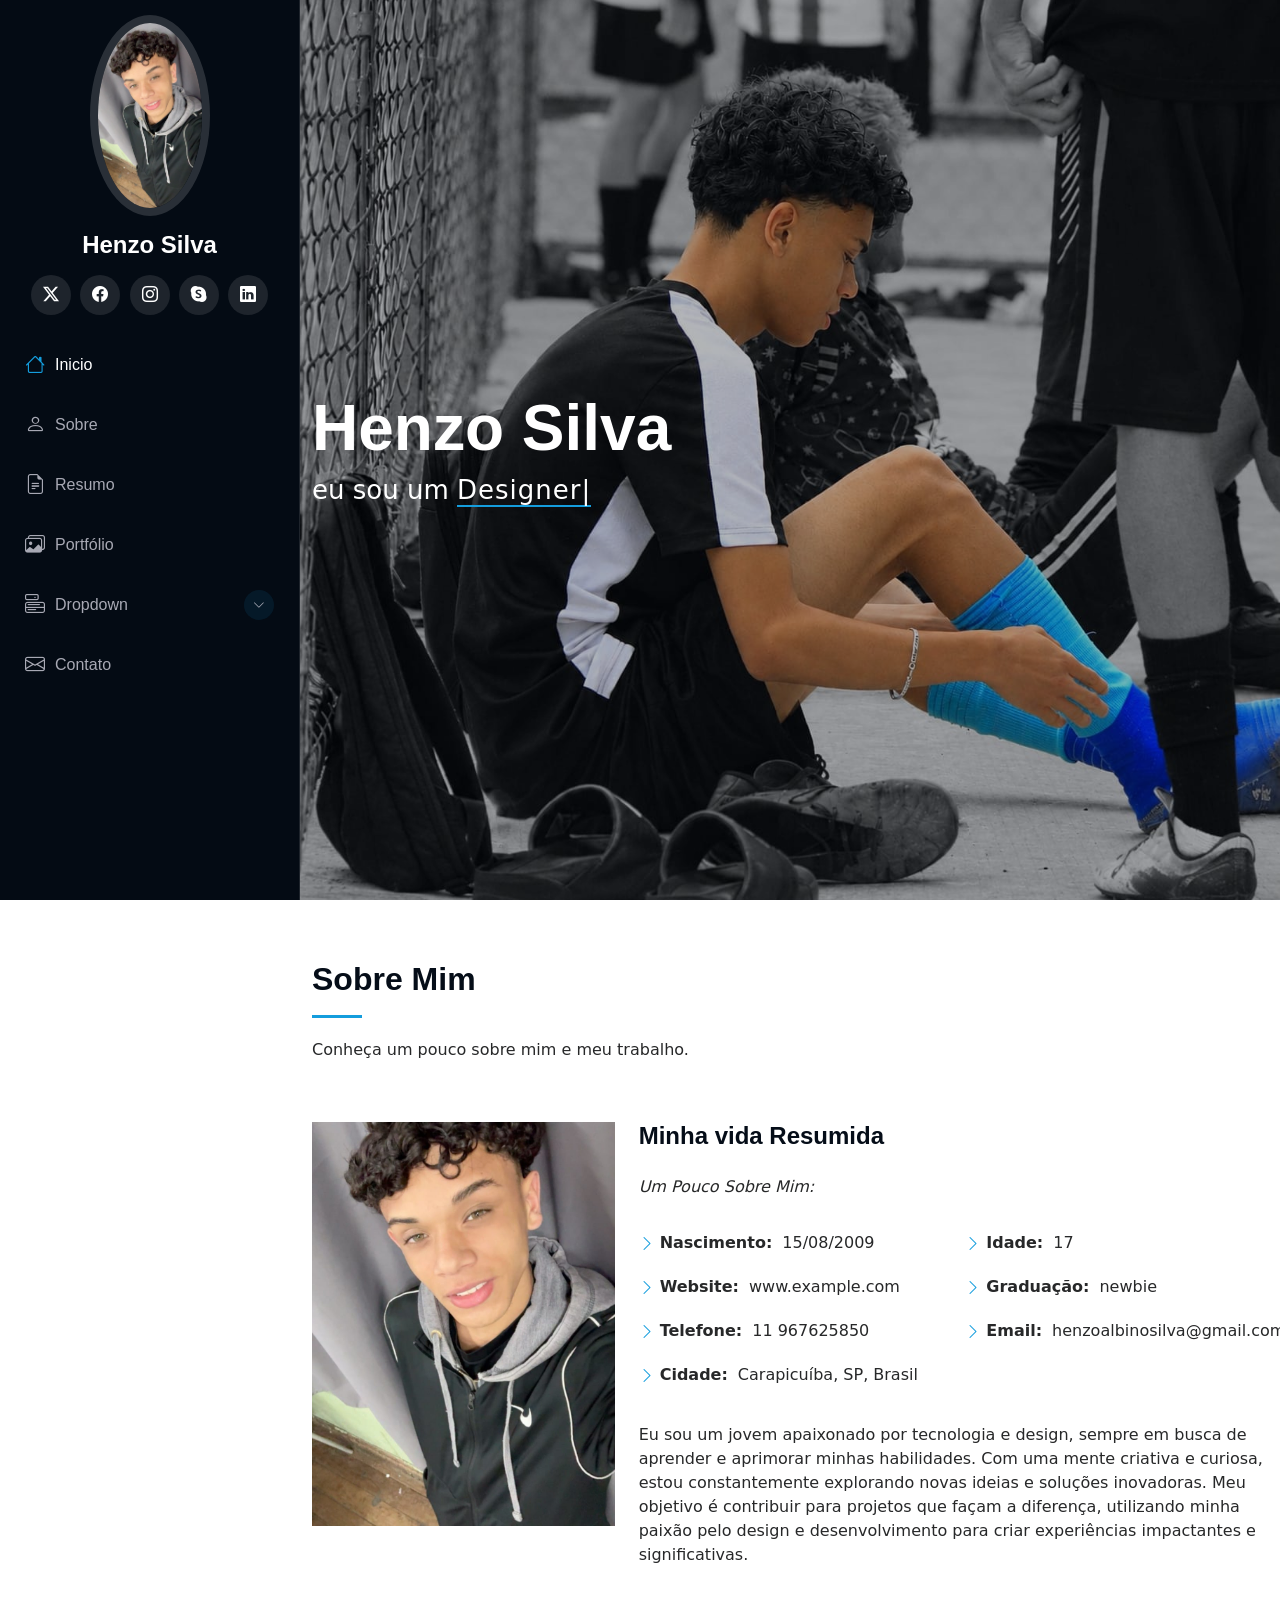
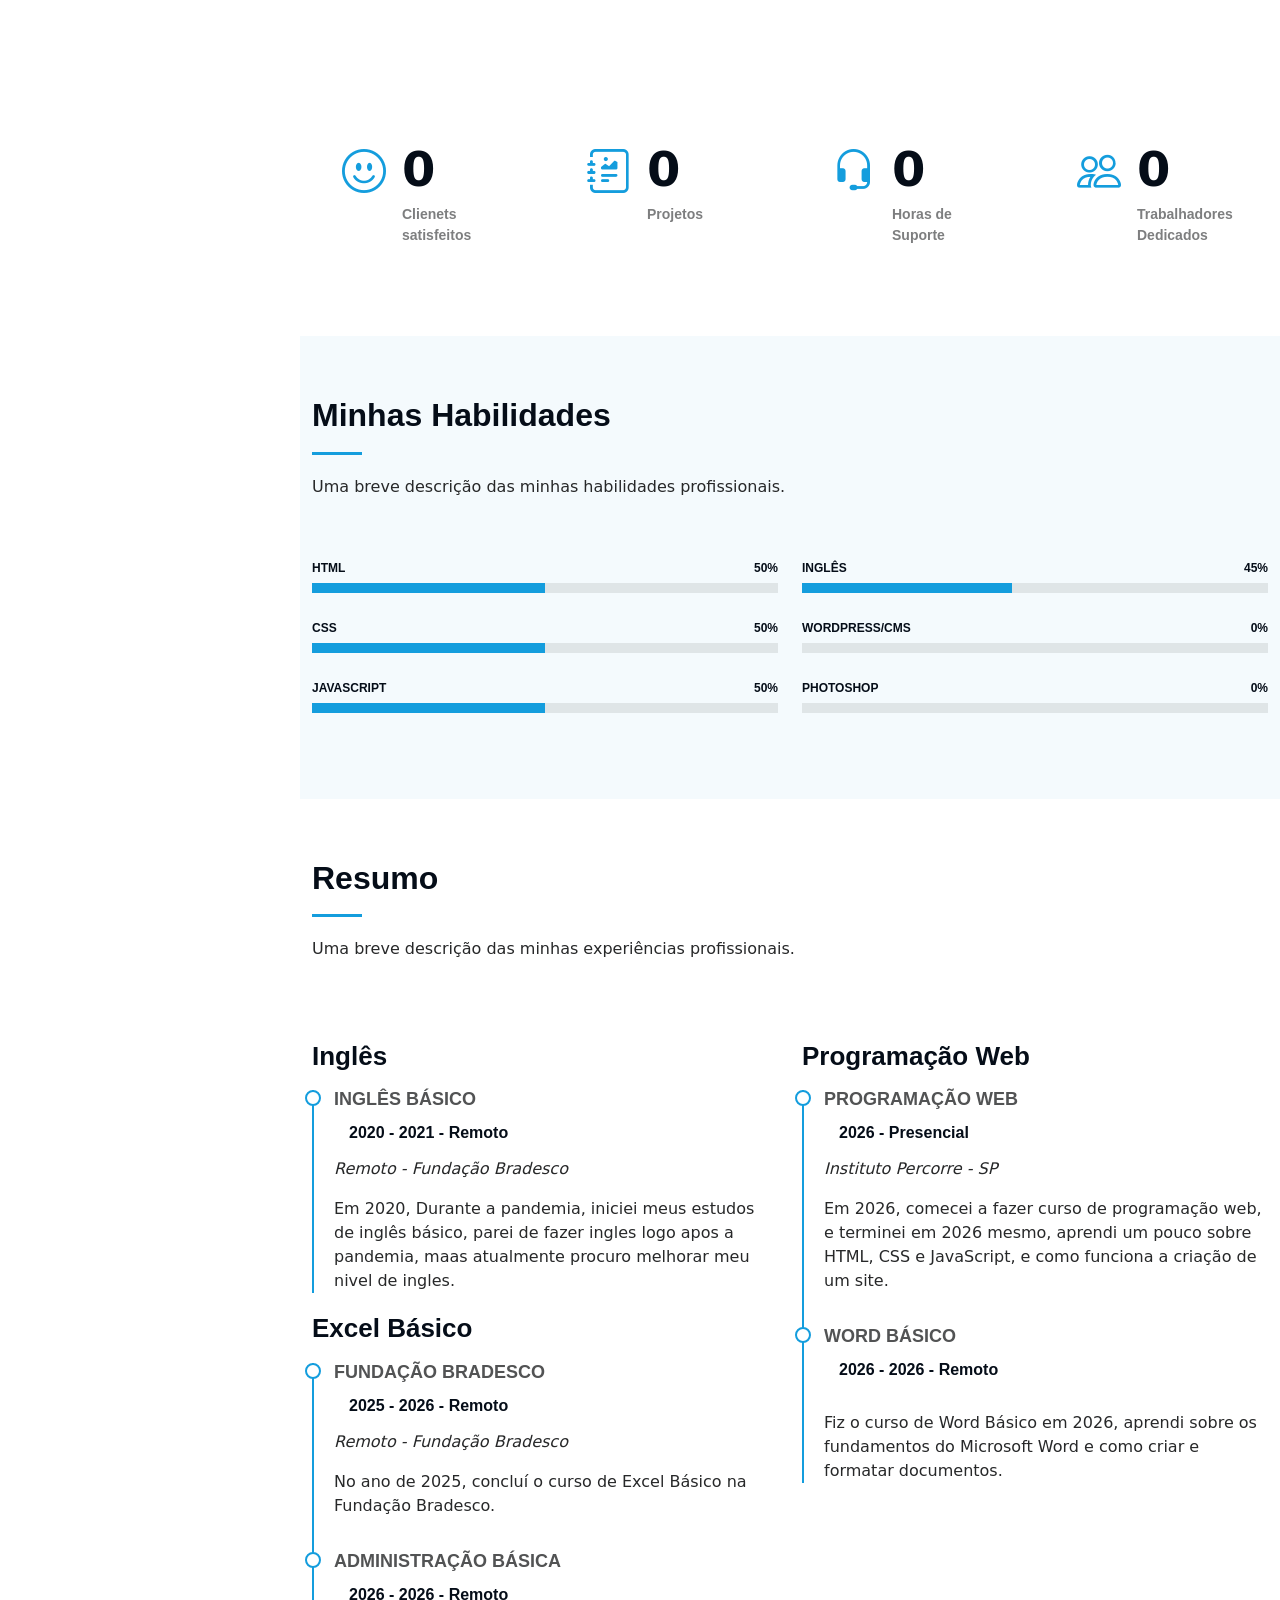
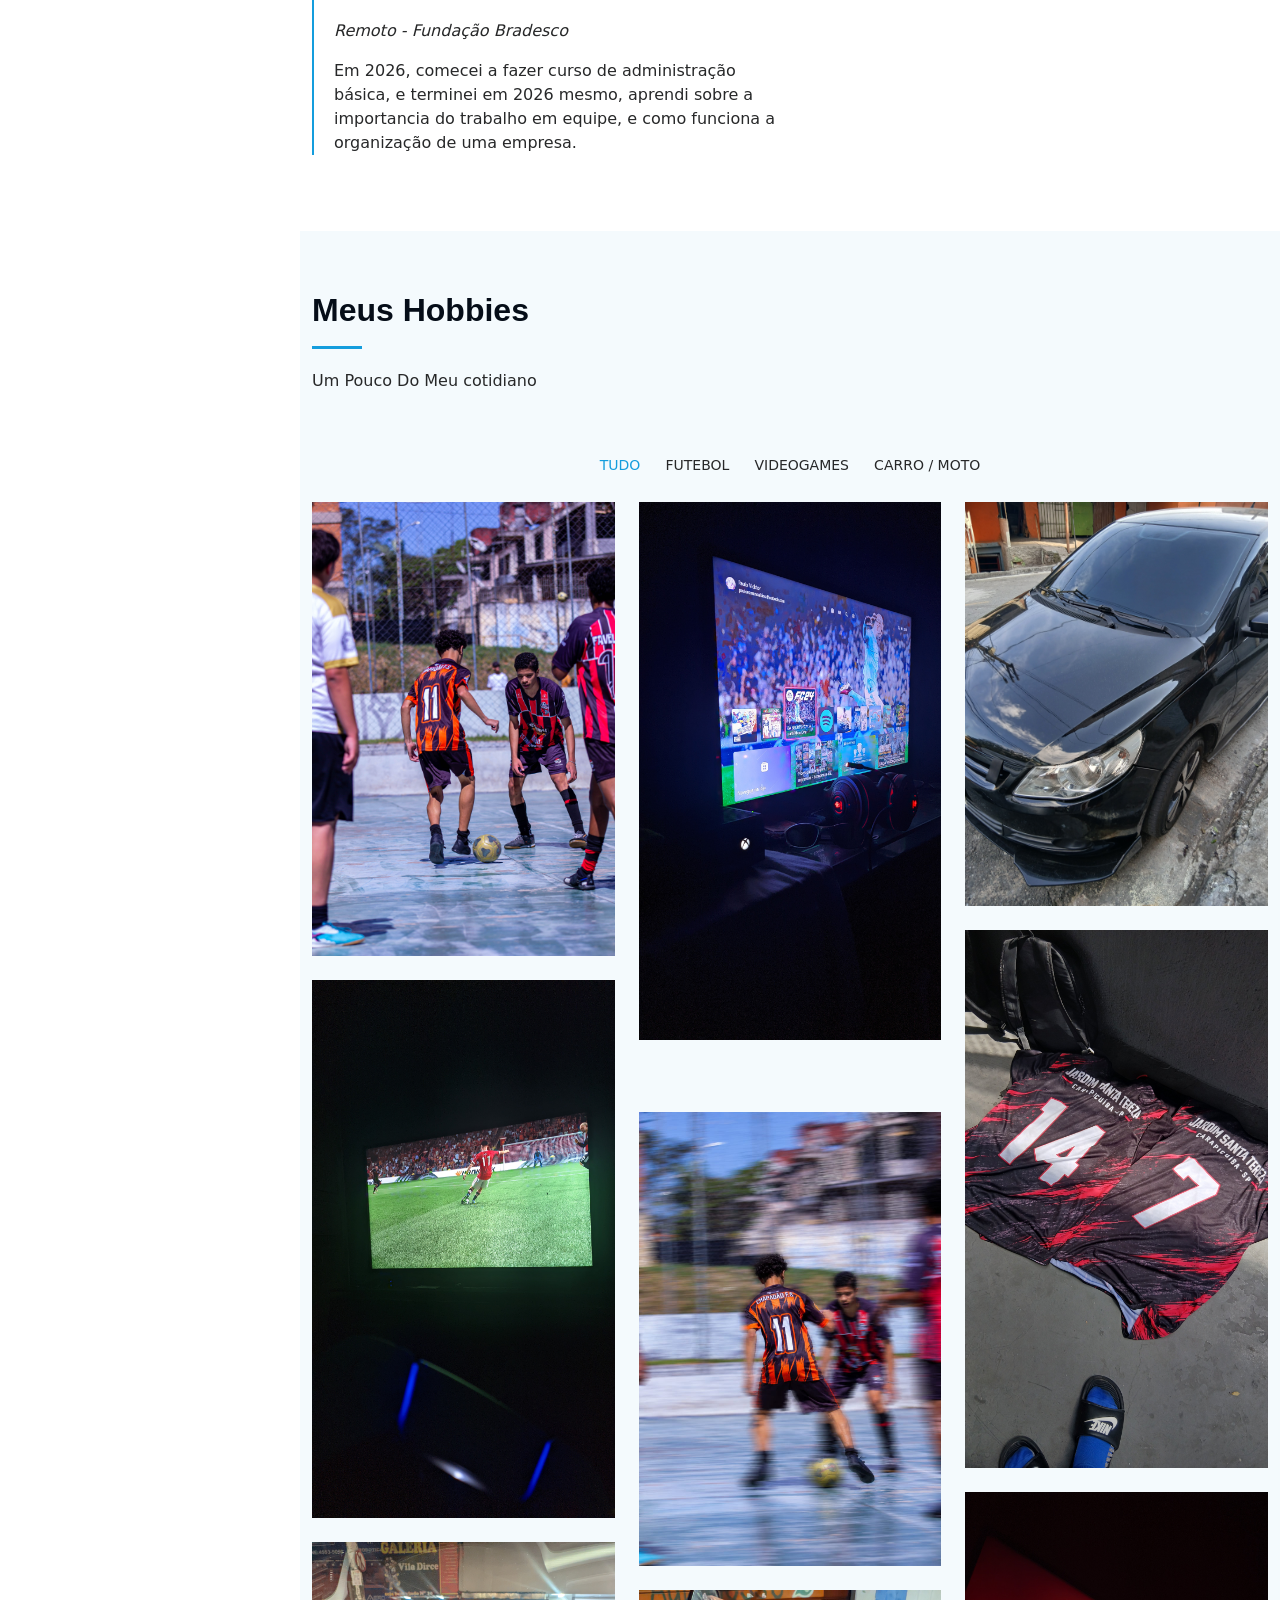
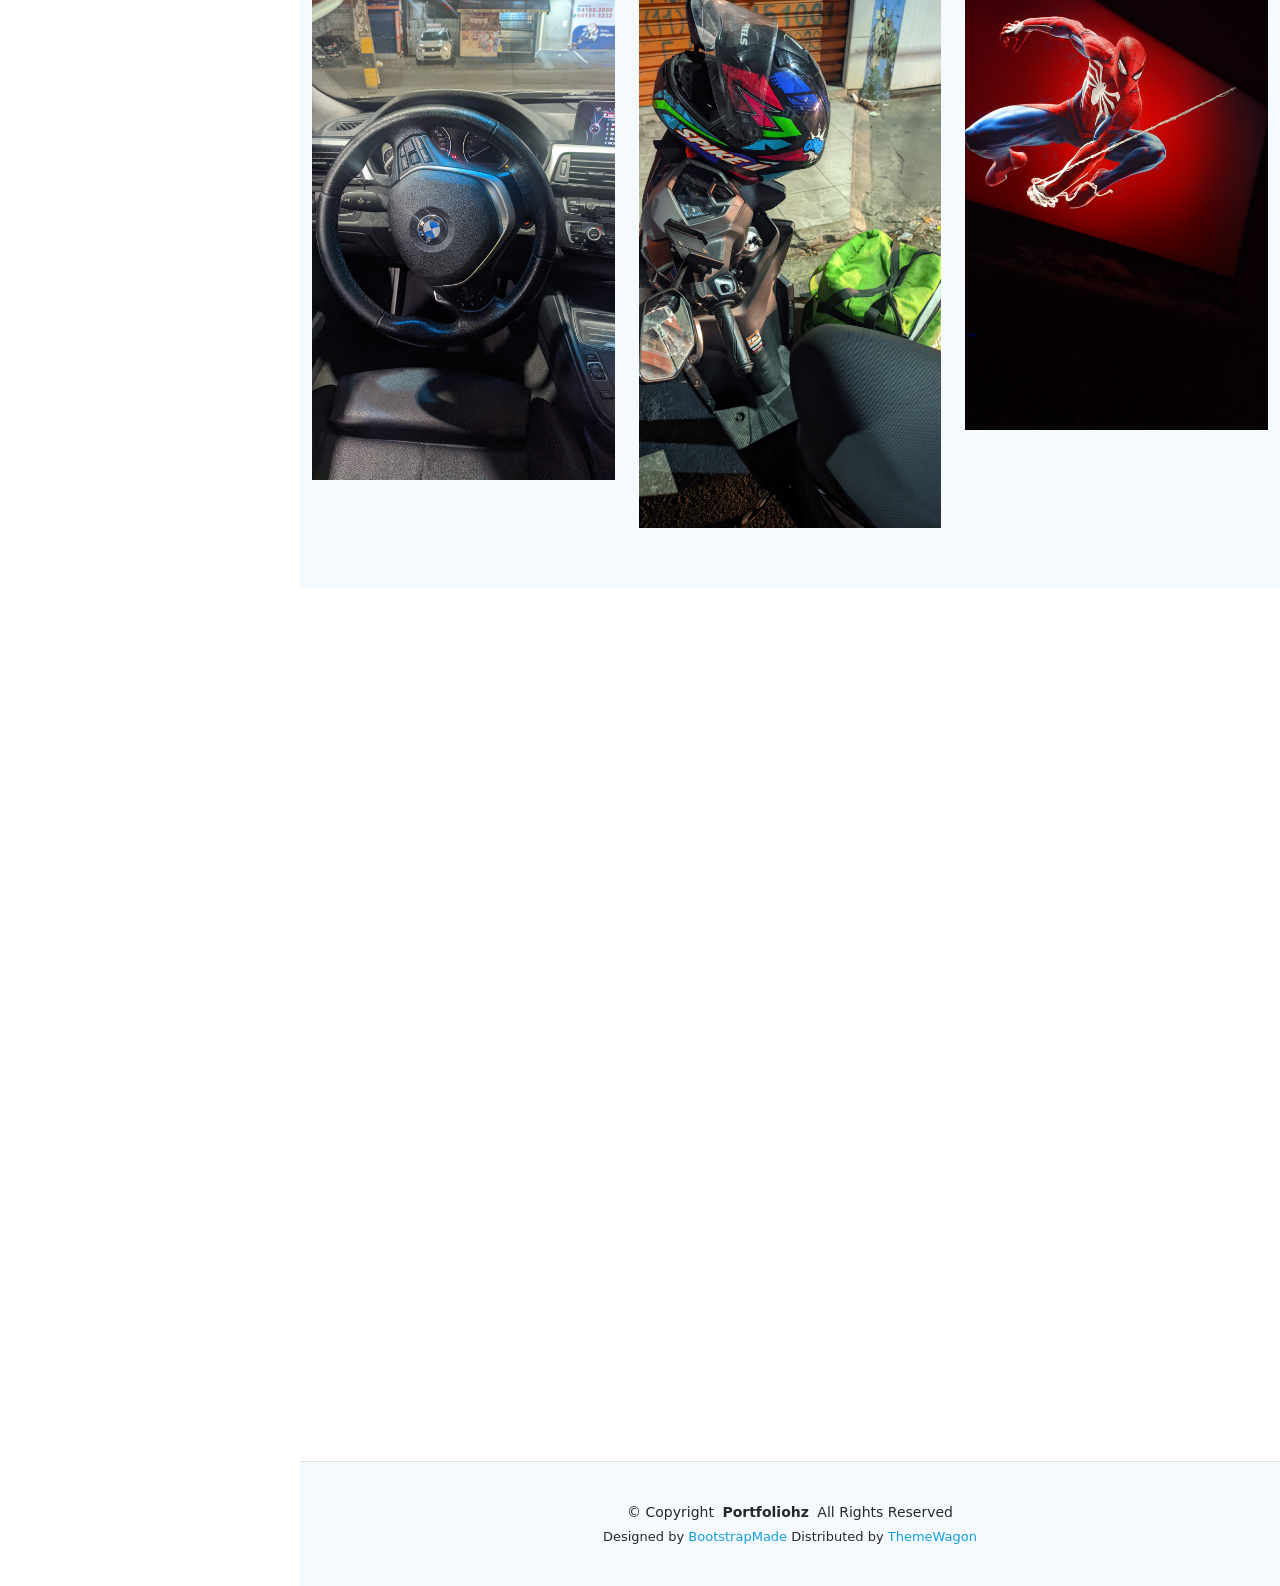
==== commit cf6895e2: "versao final" ====
--- a/index.html
+++ b/index.html
@@ -4,7 +4,7 @@
 <head>
   <meta charset="utf-8">
   <meta content="width=device-width, initial-scale=1.0" name="viewport">
-  <title>Henzo Oliveira</title>
+  <title>Henzo Silva</title>
   <meta content="" name="description">
   <meta content="" name="keywords">
 
@@ -42,13 +42,13 @@
     <i class="header-toggle d-xl-none bi bi-list"></i>
 
     <div class="profile-img">
-      <img src="assets/img/f740be181a31ea5a992d6e9e2c30a2ab_0.jpeg" alt="" class="img-fluid rounded-circle">
+      <img src="assets/img/WhatsApp Image 2026-11-06 at 13.32.50.jpeg" alt="Foto de perfil de Henzo Silva" class="img-fluid rounded-circle">
     </div>
 
     <a href="index.html" class="logo d-flex align-items-center justify-content-center">
       <!-- Uncomment the line below if you also wish to use an image logo -->
       <!-- <img src="assets/img/logo.png" alt=""> -->
-      <h1 class="sitename">Henzo Oliveira</h1>
+      <h1 class="sitename">Henzo Silva</h1>
     </a>
 
     <div class="social-links text-center">
@@ -61,11 +61,10 @@
 
     <nav id="navmenu" class="navmenu">
       <ul>
-        <li><a href="#hero" class="active"><i class="bi bi-house navicon"></i>Home</a></li>
-        <li><a href="#about"><i class="bi bi-person navicon"></i> About</a></li>
-        <li><a href="#resume"><i class="bi bi-file-earmark-text navicon"></i> Resume</a></li>
-        <li><a href="#portfolio"><i class="bi bi-images navicon"></i> Portfolio</a></li>
-        <li><a href="#services"><i class="bi bi-hdd-stack navicon"></i> Services</a></li>
+        <li><a href="#hero" class="active"><i class="bi bi-house navicon"></i>Inicio</a></li>
+        <li><a href="#about"><i class="bi bi-person navicon"></i> Sobre</a></li>
+        <li><a href="#resume"><i class="bi bi-file-earmark-text navicon"></i> Resumo</a></li>
+        <li><a href="#portfolio"><i class="bi bi-images navicon"></i> Portfólio</a></li>
         <li class="dropdown"><a href="#"><i class="bi bi-menu-button navicon"></i> <span>Dropdown</span> <i class="bi bi-chevron-down toggle-dropdown"></i></a>
           <ul>
             <li><a href="#">Dropdown 1</a></li>
@@ -83,7 +82,7 @@
             <li><a href="#">Dropdown 4</a></li>
           </ul>
         </li>
-        <li><a href="#contact"><i class="bi bi-envelope navicon"></i> Contact</a></li>
+        <li><a href="#contact"><i class="bi bi-envelope navicon"></i> Contato </a></li>
       </ul>
     </nav>
 
@@ -94,11 +93,11 @@
     <!-- Hero Section -->
     <section id="hero" class="hero section dark-background">
 
-      <img src="assets/img/IMG_20250711_194542_623.webp" alt="" data-aos="fade-in" class="">
+      <img src="assets/img/WhatsApp Image 2026-11-06 at 13.44.52.jpeg" alt="" data-aos="fade-in" class="">
 
       <div class="container" data-aos="fade-up" data-aos-delay="100">
-        <h2>Henzo Oliveira</h2>
-        <p>eu sou um <span class="typed" data-typed-items="Designer, Developer, Freelancer, Photographer">Designer</span><span class="typed-cursor typed-cursor--blink" aria-hidden="true"></span><span class="typed-cursor typed-cursor--blink" aria-hidden="true"></span></p>
+        <h2>Henzo Silva</h2>
+        <p>eu sou um <span class="typed" data-typed-items="Designer, Developer">Designer</span><span class="typed-cursor typed-cursor--blink" aria-hidden="true"></span><span class="typed-cursor typed-cursor--blink" aria-hidden="true"></span></p>
       </div>
 
     </section><!-- /Hero Section -->
@@ -116,35 +115,33 @@
 
         <div class="row gy-4 justify-content-center">
           <div class="col-lg-4">
-            <img src="assets/img/v2_44cf48a5-e10a-40ed-86d7-4f2bc353fa9d.jpg" class="img-fluid" alt="">
+            <img src="assets/img/WhatsApp Image 2026-11-06 at 13.50.37.jpeg" class="img-fluid" alt="">
           </div>
           <div class="col-lg-8 content">
-            <h2>UI/UX Designer &amp; Web Developer.</h2>
+            <h2>Minha vida Resumida </h2>
             <p class="fst-italic py-3">
-              Lorem ipsum dolor sit amet, consectetur adipiscing elit, sed do eiusmod tempor incididunt ut labore et dolore
-              magna aliqua.
+            Um Pouco Sobre Mim:
             </p>
             <div class="row">
               <div class="col-lg-6">
                 <ul>
-                  <li><i class="bi bi-chevron-right"></i> <strong>Birthday:</strong> <span>15/08/2009</span></li>
+                  <li><i class="bi bi-chevron-right"></i> <strong>Nascimento:</strong> <span>15/08/2009</span></li>
                   <li><i class="bi bi-chevron-right"></i> <strong>Website:</strong> <span>www.example.com</span></li>
-                  <li><i class="bi bi-chevron-right"></i> <strong>Phone:</strong> <span>11 967625850</span></li>
-                  <li><i class="bi bi-chevron-right"></i> <strong>City:</strong> <span>São Paulo, Brasil</span></li>
+                  <li><i class="bi bi-chevron-right"></i> <strong>Telefone:</strong> <span>11 967625850</span></li>
+                  <li><i class="bi bi-chevron-right"></i> <strong>Cidade:</strong> <span>Carapicuíba, SP, Brasil</span></li>
                 </ul>
               </div>
               <div class="col-lg-6">
                 <ul>
-                  <li><i class="bi bi-chevron-right"></i> <strong>Age:</strong> <span>17</span></li>
-                  <li><i class="bi bi-chevron-right"></i> <strong>Degree:</strong> <span>newbie</span></li>
+                  <li><i class="bi bi-chevron-right"></i> <strong>Idade:</strong> <span>17</span></li>
+                  <li><i class="bi bi-chevron-right"></i> <strong>Graduação:</strong> <span>newbie</span></li>
                   <li><i class="bi bi-chevron-right"></i> <strong>Email:</strong> <span>henzoalbinosilva@gmail.com</span></li>
-                  <li><i class="bi bi-chevron-right"></i> <strong>Freelance:</strong> <span>Available</span></li>
+                 
                 </ul>
               </div>
             </div>
             <p class="py-3">
-              Officiis eligendi itaque labore et dolorum mollitia officiis optio vero. Quisquam sunt adipisci omnis et ut. Nulla accusantium dolor incidunt officia tempore. Et eius omnis.
-              Cupiditate ut dicta maxime officiis quidem quia. Sed et consectetur qui quia repellendus itaque neque.
+            Eu sou um jovem apaixonado por tecnologia e design, sempre em busca de aprender e aprimorar minhas habilidades. Com uma mente criativa e curiosa, estou constantemente explorando novas ideias e soluções inovadoras. Meu objetivo é contribuir para projetos que façam a diferença, utilizando minha paixão pelo design e desenvolvimento para criar experiências impactantes e significativas.
             </p>
           </div>
         </div>
@@ -159,38 +156,46 @@
       <div class="container" data-aos="fade-up" data-aos-delay="100">
 
         <div class="row gy-4">
+
+<!-- happy clients -->
 
           <div class="col-lg-3 col-md-6">
             <div class="stats-item">
               <i class="bi bi-emoji-smile"></i>
               <span data-purecounter-start="0" data-purecounter-end="232" data-purecounter-duration="1" class="purecounter"></span>
-              <p><strong>Happy Clients</strong> <span>consequuntur quae</span></p>
-            </div>
-          </div><!-- End Stats Item -->
+              <p><strong>Clienets satisfeitos</strong> <span></span></p>
+            </div>
+          </div>
+
+<!-- Projects -->
 
           <div class="col-lg-3 col-md-6">
             <div class="stats-item">
               <i class="bi bi-journal-richtext"></i>
               <span data-purecounter-start="0" data-purecounter-end="521" data-purecounter-duration="1" class="purecounter"></span>
-              <p><strong>Projects</strong> <span>adipisci atque cum quia aut</span></p>
-            </div>
-          </div><!-- End Stats Item -->
+              <p><strong>Projetos</strong> <span></span></p>
+            </div>
+          </div>
+
+<!-- Hours Of Support -->
 
           <div class="col-lg-3 col-md-6">
             <div class="stats-item">
               <i class="bi bi-headset"></i>
               <span data-purecounter-start="0" data-purecounter-end="1453" data-purecounter-duration="1" class="purecounter"></span>
-              <p><strong>Hours Of Support</strong> <span>aut commodi quaerat</span></p>
-            </div>
-          </div><!-- End Stats Item -->
+              <p><strong>Horas de Suporte</strong> <span></span></p>
+            </div>
+          </div>
+
+<!-- Hard Workers -->
 
           <div class="col-lg-3 col-md-6">
             <div class="stats-item">
               <i class="bi bi-people"></i>
               <span data-purecounter-start="0" data-purecounter-end="32" data-purecounter-duration="1" class="purecounter"></span>
-              <p><strong>Hard Workers</strong> <span>rerum asperiores dolor</span></p>
-            </div>
-          </div><!-- End Stats Item -->
+              <p><strong>Trabalhadores Dedicados</strong> <span></span></p>
+            </div>
+          </div>
 
         </div>
 
@@ -203,8 +208,8 @@
 
       <!-- Section Title -->
       <div class="container section-title" data-aos="fade-up">
-        <h2>Skills</h2>
-        <p>Necessitatibus eius consequatur ex aliquid fuga eum quidem sint consectetur velit</p>
+        <h2>Minhas Habilidades</h2>
+        <p>Uma breve descrição das minhas habilidades profissionais.</p>
       </div><!-- End Section Title -->
 
       <div class="container" data-aos="fade-up" data-aos-delay="100">
@@ -214,23 +219,23 @@
           <div class="col-lg-6">
 
             <div class="progress">
-              <span class="skill"><span>HTML</span> <i class="val">100%</i></span>
+              <span class="skill"><span>HTML</span> <i class="val">50%</i></span>
               <div class="progress-bar-wrap">
-                <div class="progress-bar" role="progressbar" aria-valuenow="100" aria-valuemin="0" aria-valuemax="100"></div>
+                <div class="progress-bar" role="progressbar" aria-valuenow="50" aria-valuemin="0" aria-valuemax="100"></div>
               </div>
             </div><!-- End Skills Item -->
 
             <div class="progress">
-              <span class="skill"><span>CSS</span> <i class="val">90%</i></span>
+              <span class="skill"><span>CSS</span> <i class="val">50%</i></span>
               <div class="progress-bar-wrap">
-                <div class="progress-bar" role="progressbar" aria-valuenow="90" aria-valuemin="0" aria-valuemax="100"></div>
+                <div class="progress-bar" role="progressbar" aria-valuenow="50" aria-valuemin="0" aria-valuemax="100"></div>
               </div>
             </div><!-- End Skills Item -->
 
             <div class="progress">
-              <span class="skill"><span>JavaScript</span> <i class="val">75%</i></span>
+              <span class="skill"><span>JavaScript</span> <i class="val">50%</i></span>
               <div class="progress-bar-wrap">
-                <div class="progress-bar" role="progressbar" aria-valuenow="75" aria-valuemin="0" aria-valuemax="100"></div>
+                <div class="progress-bar" role="progressbar" aria-valuenow="50" aria-valuemin="0" aria-valuemax="100"></div>
               </div>
             </div><!-- End Skills Item -->
 
@@ -239,23 +244,23 @@
           <div class="col-lg-6">
 
             <div class="progress">
-              <span class="skill"><span>PHP</span> <i class="val">80%</i></span>
+              <span class="skill"><span>Inglês</span> <i class="val">45%</i></span>
               <div class="progress-bar-wrap">
-                <div class="progress-bar" role="progressbar" aria-valuenow="80" aria-valuemin="0" aria-valuemax="100"></div>
+                <div class="progress-bar" role="progressbar" aria-valuenow="45" aria-valuemin="0" aria-valuemax="100"></div>
               </div>
             </div><!-- End Skills Item -->
 
             <div class="progress">
-              <span class="skill"><span>WordPress/CMS</span> <i class="val">90%</i></span>
+              <span class="skill"><span>WordPress/CMS</span> <i class="val">0%</i></span>
               <div class="progress-bar-wrap">
-                <div class="progress-bar" role="progressbar" aria-valuenow="90" aria-valuemin="0" aria-valuemax="100"></div>
+                <div class="progress-bar" role="progressbar" aria-valuenow="0" aria-valuemin="0" aria-valuemax="100"></div>
               </div>
             </div><!-- End Skills Item -->
 
             <div class="progress">
-              <span class="skill"><span>Photoshop</span> <i class="val">55%</i></span>
+              <span class="skill"><span>Photoshop</span> <i class="val">0%</i></span>
               <div class="progress-bar-wrap">
-                <div class="progress-bar" role="progressbar" aria-valuenow="55" aria-valuemin="0" aria-valuemax="100"></div>
+                <div class="progress-bar" role="progressbar" aria-valuenow="0" aria-valuemin="0" aria-valuemax="100"></div>
               </div>
             </div><!-- End Skills Item -->
 
@@ -272,8 +277,8 @@
 
       <!-- Section Title -->
       <div class="container section-title" data-aos="fade-up">
-        <h2>Resume</h2>
-        <p>Magnam dolores commodi suscipit. Necessitatibus eius consequatur ex aliquid fuga eum quidem. Sit sint consectetur velit. Quisquam quos quisquam cupiditate. Et nemo qui impedit suscipit alias ea. Quia fugiat sit in iste officiis commodi quidem hic quas.</p>
+        <h2>Resumo</h2>
+        <p>Uma breve descrição das minhas experiências profissionais.</p>
       </div><!-- End Section Title -->
 
       <div class="container">
@@ -281,60 +286,49 @@
         <div class="row">
 
           <div class="col-lg-6" data-aos="fade-up" data-aos-delay="100">
-            <h3 class="resume-title">Sumary</h3>
+            <h3 class="resume-title">Inglês</h3>
 
             <div class="resume-item pb-0">
-              <h4>Brandon Johnson</h4>
-              <p><em>Innovative and deadline-driven Graphic Designer with 3+ years of experience designing and developing user-centered digital/print marketing material from initial concept to final, polished deliverable.</em></p>
-              <ul>
-                <li>Portland par 127,Orlando, FL</li>
-                <li>(123) 456-7891</li>
-                <li>alice.barkley@example.com</li>
-              </ul>
-            </div><!-- Edn Resume Item -->
-
-            <h3 class="resume-title">Education</h3>
+              <h4>Inglês Básico</h4>
+              <h5>2020 - 2021 - Remoto</h5>
+              <p><em>Remoto - Fundação Bradesco</em></p>
+              <p>Em 2020, Durante a pandemia, iniciei meus estudos de inglês básico, parei de fazer ingles logo apos a pandemia, maas atualmente procuro melhorar meu nivel de ingles.</p>
+              
+            </div><!-- ingles -->
+
+            <h3 class="resume-title">Excel Básico</h3>
             <div class="resume-item">
-              <h4>Master of Fine Arts &amp; Graphic Design</h4>
-              <h5>2015 - 2016</h5>
-              <p><em>Rochester Institute of Technology, Rochester, NY</em></p>
-              <p>Qui deserunt veniam. Et sed aliquam labore tempore sed quisquam iusto autem sit. Ea vero voluptatum qui ut dignissimos deleniti nerada porti sand markend</p>
-            </div><!-- Edn Resume Item -->
+              <h4>  Fundação Bradesco </h4>
+              <h5>2025 - 2026 - Remoto</h5>
+              <p><em>Remoto - Fundação Bradesco</em></p>
+              <p>No ano de 2025, concluí o curso de Excel Básico na Fundação Bradesco.</p>
+            </div><!-- Excel -->
 
             <div class="resume-item">
-              <h4>Bachelor of Fine Arts &amp; Graphic Design</h4>
-              <h5>2010 - 2014</h5>
-              <p><em>Rochester Institute of Technology, Rochester, NY</em></p>
-              <p>Quia nobis sequi est occaecati aut. Repudiandae et iusto quae reiciendis et quis Eius vel ratione eius unde vitae rerum voluptates asperiores voluptatem Earum molestiae consequatur neque etlon sader mart dila</p>
-            </div><!-- Edn Resume Item -->
+              <h4>Administração básica</h4>
+              <h5>2026 - 2026 - Remoto</h5>
+              <p><em>Remoto - Fundação Bradesco</em></p>
+              <p> Em 2026, comecei a fazer curso de administração básica, e terminei em 2026 mesmo, aprendi sobre a importancia do trabalho em equipe, e como funciona a organização de uma empresa. </p>
+            </div>
+            <!-- Administração Básica -->
 
           </div>
 
           <div class="col-lg-6" data-aos="fade-up" data-aos-delay="200">
-            <h3 class="resume-title">Professional Experience</h3>
+            <h3 class="resume-title"> Programação Web </h3>
             <div class="resume-item">
-              <h4>Senior graphic design specialist</h4>
-              <h5>2019 - Present</h5>
-              <p><em>Experion, New York, NY </em></p>
-              <ul>
-                <li>Lead in the design, development, and implementation of the graphic, layout, and production communication materials</li>
-                <li>Delegate tasks to the 7 members of the design team and provide counsel on all aspects of the project. </li>
-                <li>Supervise the assessment of all graphic materials in order to ensure quality and accuracy of the design</li>
-                <li>Oversee the efficient use of production project budgets ranging from $2,000 - $25,000</li>
-              </ul>
-            </div><!-- Edn Resume Item -->
+              <h4>Programação Web</h4>
+              <h5>2026 - Presencial </h5>
+              <p><em>Instituto Percorre - SP </em></p>
+              <p>Em 2026, comecei a fazer curso de programação web, e terminei em 2026 mesmo, aprendi um pouco sobre HTML, CSS e JavaScript, e como funciona a criação de um site.</p>
+            </div><!-- Programação Web -->
 
             <div class="resume-item">
-              <h4>Graphic design specialist</h4>
-              <h5>2017 - 2018</h5>
-              <p><em>Stepping Stone Advertising, New York, NY</em></p>
-              <ul>
-                <li>Developed numerous marketing programs (logos, brochures,infographics, presentations, and advertisements).</li>
-                <li>Managed up to 5 projects or tasks at a given time while under pressure</li>
-                <li>Recommended and consulted with clients on the most appropriate graphic design</li>
-                <li>Created 4+ design presentations and proposals a month for clients and account managers</li>
-              </ul>
-            </div><!-- Edn Resume Item -->
+              <h4>Word Básico</h4>
+              <h5>2026 - 2026 - Remoto </h5>
+              <p><em></em></p>
+             <p> Fiz o curso de Word Básico em 2026, aprendi sobre os fundamentos do Microsoft Word e como criar e formatar documentos.</p>
+            </div><!-- Word Básico -->
 
           </div>
 
@@ -349,8 +343,8 @@
 
       <!-- Section Title -->
       <div class="container section-title" data-aos="fade-up">
-        <h2>Portfolio</h2>
-        <p>Magnam dolores commodi suscipit. Necessitatibus eius consequatur ex aliquid fuga eum quidem. Sit sint consectetur velit. Quisquam quos quisquam cupiditate. Et nemo qui impedit suscipit alias ea. Quia fugiat sit in iste officiis commodi quidem hic quas.</p>
+        <h2>Meus Hobbies</h2>
+        <p>Um Pouco Do Meu cotidiano</p>
       </div><!-- End Section Title -->
 
       <div class="container">
@@ -358,21 +352,21 @@
         <div class="isotope-layout" data-default-filter="*" data-layout="masonry" data-sort="original-order">
 
           <ul class="portfolio-filters isotope-filters" data-aos="fade-up" data-aos-delay="100">
-            <li data-filter="*" class="filter-active">All</li>
-            <li data-filter=".filter-app">App</li>
-            <li data-filter=".filter-product">Product</li>
-            <li data-filter=".filter-branding">Branding</li>
-            <li data-filter=".filter-books">Books</li>
+            <li data-filter="*" class="filter-active">Tudo</li>
+            <li data-filter=".filter-app">Futebol</li>
+            <li data-filter=".filter-product">Videogames</li>
+            <li data-filter=".filter-branding">Carro / Moto</li>
+
           </ul><!-- End Portfolio Filters -->
 
           <div class="row gy-4 isotope-container" data-aos="fade-up" data-aos-delay="200">
 
             <div class="col-lg-4 col-md-6 portfolio-item isotope-item filter-app">
               <div class="portfolio-content h-100">
-                <img src="assets/img/portfolio/app-1.jpg" class="img-fluid" alt="">
-                <div class="portfolio-info">
-                  <h4>App 1</h4>
-                  <p>Lorem ipsum, dolor sit amet consectetur</p>
+                <img src="assets/img/v2_44cf48a5-e10a-40ed-86d7-4f2bc353fa9d.jpg" class="img-fluid" alt="">
+                <div class="portfolio-info">
+                  <h4>Futebol</h4>
+                  <p>Jogo Contra Favela CSU</p>
                   <a href="assets/img/portfolio/app-1.jpg" title="App 1" data-gallery="portfolio-gallery-app" class="glightbox preview-link"><i class="bi bi-zoom-in"></i></a>
                   <a href="portfolio-details.html" title="More Details" class="details-link"><i class="bi bi-link-45deg"></i></a>
                 </div>
@@ -381,10 +375,10 @@
 
             <div class="col-lg-4 col-md-6 portfolio-item isotope-item filter-product">
               <div class="portfolio-content h-100">
-                <img src="assets/img/portfolio/product-1.jpg" class="img-fluid" alt="">
-                <div class="portfolio-info">
-                  <h4>Product 1</h4>
-                  <p>Lorem ipsum, dolor sit amet consectetur</p>
+                <img src="assets/img/SGCAM_20241219_231818087.MP.jpg" class="img-fluid" alt="">
+                <div class="portfolio-info">
+                  <h4>Videogames</h4>
+                  <p></p>
                   <a href="assets/img/portfolio/product-1.jpg" title="Product 1" data-gallery="portfolio-gallery-product" class="glightbox preview-link"><i class="bi bi-zoom-in"></i></a>
                   <a href="portfolio-details.html" title="More Details" class="details-link"><i class="bi bi-link-45deg"></i></a>
                 </div>
@@ -393,34 +387,22 @@
 
             <div class="col-lg-4 col-md-6 portfolio-item isotope-item filter-branding">
               <div class="portfolio-content h-100">
-                <img src="assets/img/portfolio/branding-1.jpg" class="img-fluid" alt="">
-                <div class="portfolio-info">
-                  <h4>Branding 1</h4>
-                  <p>Lorem ipsum, dolor sit amet consectetur</p>
+                <img src="assets/img/20261009_154049.jpg" class="img-fluid" alt="">
+                <div class="portfolio-info">
+                  <h4>Carro </h4>
+                  <p>golzinho</p>
                   <a href="assets/img/portfolio/branding-1.jpg" title="Branding 1" data-gallery="portfolio-gallery-branding" class="glightbox preview-link"><i class="bi bi-zoom-in"></i></a>
                   <a href="portfolio-details.html" title="More Details" class="details-link"><i class="bi bi-link-45deg"></i></a>
                 </div>
               </div>
             </div><!-- End Portfolio Item -->
 
-            <div class="col-lg-4 col-md-6 portfolio-item isotope-item filter-books">
-              <div class="portfolio-content h-100">
-                <img src="assets/img/portfolio/books-1.jpg" class="img-fluid" alt="">
-                <div class="portfolio-info">
-                  <h4>Books 1</h4>
-                  <p>Lorem ipsum, dolor sit amet consectetur</p>
-                  <a href="assets/img/portfolio/books-1.jpg" title="Branding 1" data-gallery="portfolio-gallery-book" class="glightbox preview-link"><i class="bi bi-zoom-in"></i></a>
-                  <a href="portfolio-details.html" title="More Details" class="details-link"><i class="bi bi-link-45deg"></i></a>
-                </div>
-              </div>
-            </div><!-- End Portfolio Item -->
-
             <div class="col-lg-4 col-md-6 portfolio-item isotope-item filter-app">
               <div class="portfolio-content h-100">
-                <img src="assets/img/portfolio/app-2.jpg" class="img-fluid" alt="">
-                <div class="portfolio-info">
-                  <h4>App 2</h4>
-                  <p>Lorem ipsum, dolor sit amet consectetur</p>
+                <img src="assets/img/20261031_103040.jpg" class="img-fluid" alt="">
+                <div class="portfolio-info">
+                  <h4>Futebol</h4>
+                  <p>Jardim Snt Tereza</p>
                   <a href="assets/img/portfolio/app-2.jpg" title="App 2" data-gallery="portfolio-gallery-app" class="glightbox preview-link"><i class="bi bi-zoom-in"></i></a>
                   <a href="portfolio-details.html" title="More Details" class="details-link"><i class="bi bi-link-45deg"></i></a>
                 </div>
@@ -429,10 +411,10 @@
 
             <div class="col-lg-4 col-md-6 portfolio-item isotope-item filter-product">
               <div class="portfolio-content h-100">
-                <img src="assets/img/portfolio/product-2.jpg" class="img-fluid" alt="">
-                <div class="portfolio-info">
-                  <h4>Product 2</h4>
-                  <p>Lorem ipsum, dolor sit amet consectetur</p>
+                <img src="assets/img/SGCAM_20251125_004045799.MP.jpg" class="img-fluid" alt="">
+                <div class="portfolio-info">
+                  <h4>Video Game</h4>
+                  <p>Ea FC</p>
                   <a href="assets/img/portfolio/product-2.jpg" title="Product 2" data-gallery="portfolio-gallery-product" class="glightbox preview-link"><i class="bi bi-zoom-in"></i></a>
                   <a href="portfolio-details.html" title="More Details" class="details-link"><i class="bi bi-link-45deg"></i></a>
                 </div>
@@ -441,34 +423,23 @@
 
             <div class="col-lg-4 col-md-6 portfolio-item isotope-item filter-branding">
               <div class="portfolio-content h-100">
-                <img src="assets/img/portfolio/branding-2.jpg" class="img-fluid" alt="">
-                <div class="portfolio-info">
-                  <h4>Branding 2</h4>
-                  <p>Lorem ipsum, dolor sit amet consectetur</p>
+                <img src="assets/img/SGCAM_20250411_233301114.MP.jpg" class="img-fluid" alt="">
+                <div class="portfolio-info">
+                  <h4>BMW</h4>
+                  <p></p>
                   <a href="assets/img/portfolio/branding-2.jpg" title="Branding 2" data-gallery="portfolio-gallery-branding" class="glightbox preview-link"><i class="bi bi-zoom-in"></i></a>
                   <a href="portfolio-details.html" title="More Details" class="details-link"><i class="bi bi-link-45deg"></i></a>
                 </div>
               </div>
             </div><!-- End Portfolio Item -->
 
-            <div class="col-lg-4 col-md-6 portfolio-item isotope-item filter-books">
-              <div class="portfolio-content h-100">
-                <img src="assets/img/portfolio/books-2.jpg" class="img-fluid" alt="">
-                <div class="portfolio-info">
-                  <h4>Books 2</h4>
-                  <p>Lorem ipsum, dolor sit amet consectetur</p>
-                  <a href="assets/img/portfolio/books-2.jpg" title="Branding 2" data-gallery="portfolio-gallery-book" class="glightbox preview-link"><i class="bi bi-zoom-in"></i></a>
-                  <a href="portfolio-details.html" title="More Details" class="details-link"><i class="bi bi-link-45deg"></i></a>
-                </div>
-              </div>
-            </div><!-- End Portfolio Item -->
 
             <div class="col-lg-4 col-md-6 portfolio-item isotope-item filter-app">
               <div class="portfolio-content h-100">
-                <img src="assets/img/portfolio/app-3.jpg" class="img-fluid" alt="">
-                <div class="portfolio-info">
-                  <h4>App 3</h4>
-                  <p>Lorem ipsum, dolor sit amet consectetur</p>
+                <img src="assets/img/WhatsApp Image 2026-11-06 at 14.15.16.jpeg" class="img-fluid" alt="">
+                <div class="portfolio-info">
+                  <h4>Futebol</h4>
+                  <p>Jogo Contra Favela CSU</p>
                   <a href="assets/img/portfolio/app-3.jpg" title="App 3" data-gallery="portfolio-gallery-app" class="glightbox preview-link"><i class="bi bi-zoom-in"></i></a>
                   <a href="portfolio-details.html" title="More Details" class="details-link"><i class="bi bi-link-45deg"></i></a>
                 </div>
@@ -477,10 +448,10 @@
 
             <div class="col-lg-4 col-md-6 portfolio-item isotope-item filter-product">
               <div class="portfolio-content h-100">
-                <img src="assets/img/portfolio/product-3.jpg" class="img-fluid" alt="">
-                <div class="portfolio-info">
-                  <h4>Product 3</h4>
-                  <p>Lorem ipsum, dolor sit amet consectetur</p>
+                <img src="assets/img/SGCAM_20241128_174551373.MP.jpg" class="img-fluid" alt="">
+                <div class="portfolio-info">
+                  <h4>Videogame</h4>
+                  <p>Miranha</p>
                   <a href="assets/img/portfolio/product-3.jpg" title="Product 3" data-gallery="portfolio-gallery-product" class="glightbox preview-link"><i class="bi bi-zoom-in"></i></a>
                   <a href="portfolio-details.html" title="More Details" class="details-link"><i class="bi bi-link-45deg"></i></a>
                 </div>
@@ -489,26 +460,31 @@
 
             <div class="col-lg-4 col-md-6 portfolio-item isotope-item filter-branding">
               <div class="portfolio-content h-100">
-                <img src="assets/img/portfolio/branding-3.jpg" class="img-fluid" alt="">
-                <div class="portfolio-info">
-                  <h4>Branding 3</h4>
-                  <p>Lorem ipsum, dolor sit amet consectetur</p>
+                <img src="assets/img/SGCAM_20250411_233901114.jpg" class="img-fluid" alt="">
+                <div class="portfolio-info">
+                  <h4>Carro</h4>
+                  <p>BMW</p>
                   <a href="assets/img/portfolio/branding-3.jpg" title="Branding 2" data-gallery="portfolio-gallery-branding" class="glightbox preview-link"><i class="bi bi-zoom-in"></i></a>
                   <a href="portfolio-details.html" title="More Details" class="details-link"><i class="bi bi-link-45deg"></i></a>
                 </div>
               </div>
             </div><!-- End Portfolio Item -->
 
-            <div class="col-lg-4 col-md-6 portfolio-item isotope-item filter-books">
-              <div class="portfolio-content h-100">
-                <img src="assets/img/portfolio/books-3.jpg" class="img-fluid" alt="">
-                <div class="portfolio-info">
-                  <h4>Books 3</h4>
-                  <p>Lorem ipsum, dolor sit amet consectetur</p>
-                  <a href="assets/img/portfolio/books-3.jpg" title="Branding 3" data-gallery="portfolio-gallery-book" class="glightbox preview-link"><i class="bi bi-zoom-in"></i></a>
-                  <a href="portfolio-details.html" title="More Details" class="details-link"><i class="bi bi-link-45deg"></i></a>
-                </div>
-              </div>
+ <div class="col-lg-4 col-md-6 portfolio-item isotope-item filter-branding">
+              <div class="portfolio-content h-100">
+                <img src="assets/img/SGCAM_20250222_223938818.MP.jpg" class="img-fluid" alt="">
+                <div class="portfolio-info">
+                  <h4>Moto</h4>
+                  <p>Yamaha</p>
+                  <a href="assets/img/portfolio/branding-4.jpg" title="Branding 2" data-gallery="portfolio-gallery-branding" class="glightbox preview-link"><i class="bi bi-zoom-in"></i></a>
+                  <a href="portfolio-details.html" title="More Details" class="details-link"><i class="bi bi-link-45deg"></i></a>
+                </div>
+              </div>
+            </div>
+
+
+
+
             </div><!-- End Portfolio Item -->
 
           </div><!-- End Portfolio Container -->
@@ -519,193 +495,13 @@
 
     </section><!-- /Portfolio Section -->
 
-    <!-- Services Section -->
-    <section id="services" class="services section">
+    <!-- Contact Section -->
+    <section id="contact" class="contact section">
 
       <!-- Section Title -->
       <div class="container section-title" data-aos="fade-up">
-        <h2>Services</h2>
-        <p>Magnam dolores commodi suscipit. Necessitatibus eius consequatur ex aliquid fuga eum quidem. Sit sint consectetur velit. Quisquam quos quisquam cupiditate. Et nemo qui impedit suscipit alias ea. Quia fugiat sit in iste officiis commodi quidem hic quas.</p>
-      </div><!-- End Section Title -->
-
-      <div class="container">
-
-        <div class="row gy-4">
-
-          <div class="col-lg-4 col-md-6 service-item d-flex" data-aos="fade-up" data-aos-delay="100">
-            <div class="icon flex-shrink-0"><i class="bi bi-briefcase"></i></div>
-            <div>
-              <h4 class="title"><a href="service-details.html" class="stretched-link">Lorem Ipsum</a></h4>
-              <p class="description">Voluptatum deleniti atque corrupti quos dolores et quas molestias excepturi sint occaecati cupiditate non provident</p>
-            </div>
-          </div>
-          <!-- End Service Item -->
-
-          <div class="col-lg-4 col-md-6 service-item d-flex" data-aos="fade-up" data-aos-delay="200">
-            <div class="icon flex-shrink-0"><i class="bi bi-card-checklist"></i></div>
-            <div>
-              <h4 class="title"><a href="service-details.html" class="stretched-link">Dolor Sitema</a></h4>
-              <p class="description">Minim veniam, quis nostrud exercitation ullamco laboris nisi ut aliquip ex ea commodo consequat tarad limino ata</p>
-            </div>
-          </div><!-- End Service Item -->
-
-          <div class="col-lg-4 col-md-6 service-item d-flex" data-aos="fade-up" data-aos-delay="300">
-            <div class="icon flex-shrink-0"><i class="bi bi-bar-chart"></i></div>
-            <div>
-              <h4 class="title"><a href="service-details.html" class="stretched-link">Sed ut perspiciatis</a></h4>
-              <p class="description">Duis aute irure dolor in reprehenderit in voluptate velit esse cillum dolore eu fugiat nulla pariatur</p>
-            </div>
-          </div><!-- End Service Item -->
-
-          <div class="col-lg-4 col-md-6 service-item d-flex" data-aos="fade-up" data-aos-delay="400">
-            <div class="icon flex-shrink-0"><i class="bi bi-binoculars"></i></div>
-            <div>
-              <h4 class="title"><a href="service-details.html" class="stretched-link">Magni Dolores</a></h4>
-              <p class="description">Excepteur sint occaecat cupidatat non proident, sunt in culpa qui officia deserunt mollit anim id est laborum</p>
-            </div>
-          </div><!-- End Service Item -->
-
-          <div class="col-lg-4 col-md-6 service-item d-flex" data-aos="fade-up" data-aos-delay="500">
-            <div class="icon flex-shrink-0"><i class="bi bi-brightness-high"></i></div>
-            <div>
-              <h4 class="title"><a href="service-details.html" class="stretched-link">Nemo Enim</a></h4>
-              <p class="description">At vero eos et accusamus et iusto odio dignissimos ducimus qui blanditiis praesentium voluptatum deleniti atque</p>
-            </div>
-          </div><!-- End Service Item -->
-
-          <div class="col-lg-4 col-md-6 service-item d-flex" data-aos="fade-up" data-aos-delay="600">
-            <div class="icon flex-shrink-0"><i class="bi bi-calendar4-week"></i></div>
-            <div>
-              <h4 class="title"><a href="service-details.html" class="stretched-link">Eiusmod Tempor</a></h4>
-              <p class="description">Et harum quidem rerum facilis est et expedita distinctio. Nam libero tempore, cum soluta nobis est eligendi</p>
-            </div>
-          </div><!-- End Service Item -->
-
-        </div>
-
-      </div>
-
-    </section><!-- /Services Section -->
-
-    <!-- Testimonials Section -->
-    <section id="testimonials" class="testimonials section light-background">
-
-      <!-- Section Title -->
-      <div class="container section-title" data-aos="fade-up">
-        <h2>Testimonials</h2>
-        <p>Necessitatibus eius consequatur ex aliquid fuga eum quidem sint consectetur velit</p>
-      </div><!-- End Section Title -->
-
-      <div class="container" data-aos="fade-up" data-aos-delay="100">
-
-        <div class="swiper init-swiper">
-          <script type="application/json" class="swiper-config">
-            {
-              "loop": true,
-              "speed": 600,
-              "autoplay": {
-                "delay": 5000
-              },
-              "slidesPerView": "auto",
-              "pagination": {
-                "el": ".swiper-pagination",
-                "type": "bullets",
-                "clickable": true
-              },
-              "breakpoints": {
-                "320": {
-                  "slidesPerView": 1,
-                  "spaceBetween": 40
-                },
-                "1200": {
-                  "slidesPerView": 3,
-                  "spaceBetween": 1
-                }
-              }
-            }
-          </script>
-          <div class="swiper-wrapper">
-
-            <div class="swiper-slide">
-              <div class="testimonial-item">
-                <p>
-                  <i class="bi bi-quote quote-icon-left"></i>
-                  <span>Proin iaculis purus consequat sem cure digni ssim donec porttitora entum suscipit rhoncus. Accusantium quam, ultricies eget id, aliquam eget nibh et. Maecen aliquam, risus at semper.</span>
-                  <i class="bi bi-quote quote-icon-right"></i>
-                </p>
-                <img src="assets/img/testimonials/testimonials-1.jpg" class="testimonial-img" alt="">
-                <h3>Saul Goodman</h3>
-                <h4>Ceo &amp; Founder</h4>
-              </div>
-            </div><!-- End testimonial item -->
-
-            <div class="swiper-slide">
-              <div class="testimonial-item">
-                <p>
-                  <i class="bi bi-quote quote-icon-left"></i>
-                  <span>Export tempor illum tamen malis malis eram quae irure esse labore quem cillum quid malis quorum velit fore eram velit sunt aliqua noster fugiat irure amet legam anim culpa.</span>
-                  <i class="bi bi-quote quote-icon-right"></i>
-                </p>
-                <img src="assets/img/testimonials/testimonials-2.jpg" class="testimonial-img" alt="">
-                <h3>Sara Wilsson</h3>
-                <h4>Designer</h4>
-              </div>
-            </div><!-- End testimonial item -->
-
-            <div class="swiper-slide">
-              <div class="testimonial-item">
-                <p>
-                  <i class="bi bi-quote quote-icon-left"></i>
-                  <span>Enim nisi quem export duis labore cillum quae magna enim sint quorum nulla quem veniam duis minim tempor labore quem eram duis noster aute amet eram fore quis sint minim.</span>
-                  <i class="bi bi-quote quote-icon-right"></i>
-                </p>
-                <img src="assets/img/testimonials/testimonials-3.jpg" class="testimonial-img" alt="">
-                <h3>Jena Karlis</h3>
-                <h4>Store Owner</h4>
-              </div>
-            </div><!-- End testimonial item -->
-
-            <div class="swiper-slide">
-              <div class="testimonial-item">
-                <p>
-                  <i class="bi bi-quote quote-icon-left"></i>
-                  <span>Fugiat enim eram quae cillum dolore dolor amet nulla culpa multos export minim fugiat dolor enim duis veniam ipsum anim magna sunt elit fore quem dolore labore illum veniam.</span>
-                  <i class="bi bi-quote quote-icon-right"></i>
-                </p>
-                <img src="assets/img/testimonials/testimonials-4.jpg" class="testimonial-img" alt="">
-                <h3>Matt Brandon</h3>
-                <h4>Freelancer</h4>
-              </div>
-            </div><!-- End testimonial item -->
-
-            <div class="swiper-slide">
-              <div class="testimonial-item">
-                <p>
-                  <i class="bi bi-quote quote-icon-left"></i>
-                  <span>Quis quorum aliqua sint quem legam fore sunt eram irure aliqua veniam tempor noster veniam sunt culpa nulla illum cillum fugiat legam esse veniam culpa fore nisi cillum quid.</span>
-                  <i class="bi bi-quote quote-icon-right"></i>
-                </p>
-                <img src="assets/img/testimonials/testimonials-5.jpg" class="testimonial-img" alt="">
-                <h3>John Larson</h3>
-                <h4>Entrepreneur</h4>
-              </div>
-            </div><!-- End testimonial item -->
-
-          </div>
-          <div class="swiper-pagination"></div>
-        </div>
-
-      </div>
-
-    </section><!-- /Testimonials Section -->
-
-    <!-- Contact Section -->
-    <section id="contact" class="contact section">
-
-      <!-- Section Title -->
-      <div class="container section-title" data-aos="fade-up">
-        <h2>Contact</h2>
-        <p>Necessitatibus eius consequatur ex aliquid fuga eum quidem sint consectetur velit</p>
+        <h2>Entre em Contato</h2>
+        <p>Estou pronto para ajudar você com qualquer dúvida ou solicitação.</p>
       </div><!-- End Section Title -->
 
       <div class="container" data-aos="fade-up" data-aos-delay="100">
@@ -718,28 +514,30 @@
               <div class="info-item d-flex" data-aos="fade-up" data-aos-delay="200">
                 <i class="bi bi-geo-alt flex-shrink-0"></i>
                 <div>
-                  <h3>Address</h3>
-                  <p>A108 Adam Street, New York, NY 535022</p>
+                  <h3>Endereço</h3>
+                  <p>Shopping Plaza Carapicuíba, Carapicuíba - SP</p>
                 </div>
               </div><!-- End Info Item -->
 
               <div class="info-item d-flex" data-aos="fade-up" data-aos-delay="300">
                 <i class="bi bi-telephone flex-shrink-0"></i>
                 <div>
-                  <h3>Call Us</h3>
-                  <p>+1 5589 55488 55</p>
+                  <h3>Telefone</h3>
+                  <p>+55 11 96762-5850</p>
                 </div>
               </div><!-- End Info Item -->
 
               <div class="info-item d-flex" data-aos="fade-up" data-aos-delay="400">
                 <i class="bi bi-envelope flex-shrink-0"></i>
                 <div>
-                  <h3>Email Us</h3>
-                  <p>info@example.com</p>
+                  <h3>Email</h3>
+                  <p>henzoalbinosilva@gmail.com</p>
                 </div>
               </div><!-- End Info Item -->
 
-              <iframe src="https://www.google.com/maps/embed?pb=!1m14!1m8!1m3!1d48389.78314118045!2d-74.006138!3d40.710059!3m2!1i1024!2i768!4f13.1!3m3!1m2!1s0x89c25a22a3bda30d%3A0xb89d1fe6bc499443!2sDowntown%20Conference%20Center!5e0!3m2!1sen!2sus!4v1676961268712!5m2!1sen!2sus" frameborder="0" style="border:0; width: 100%; height: 270px;" allowfullscreen="" loading="lazy" referrerpolicy="no-referrer-when-downgrade"></iframe>
+              <div class="contact-map">
+                <iframe src="https://www.google.com/maps?q=Shopping+Plaza+Carapicuiba%2C+Carapicuiba+-+SP&output=embed" title="Mapa do Shopping Plaza Carapicuíba, em Carapicuíba - SP" allowfullscreen="" loading="lazy" referrerpolicy="no-referrer-when-downgrade"></iframe>
+              </div>
             </div>
           </div>
 
@@ -748,31 +546,31 @@
               <div class="row gy-4">
 
                 <div class="col-md-6">
-                  <label for="name-field" class="pb-2">Your Name</label>
+                  <label for="name-field" class="pb-2">Seu Nome</label>
                   <input type="text" name="name" id="name-field" class="form-control" required="">
                 </div>
 
                 <div class="col-md-6">
-                  <label for="email-field" class="pb-2">Your Email</label>
+                  <label for="email-field" class="pb-2">Seu Email</label>
                   <input type="email" class="form-control" name="email" id="email-field" required="">
                 </div>
 
                 <div class="col-md-12">
-                  <label for="subject-field" class="pb-2">Subject</label>
+                  <label for="subject-field" class="pb-2">Assunto</label>
                   <input type="text" class="form-control" name="subject" id="subject-field" required="">
                 </div>
 
                 <div class="col-md-12">
-                  <label for="message-field" class="pb-2">Message</label>
+                  <label for="message-field" class="pb-2">Mensagem</label>
                   <textarea class="form-control" name="message" rows="10" id="message-field" required=""></textarea>
                 </div>
 
                 <div class="col-md-12 text-center">
                   <div class="loading">Loading</div>
                   <div class="error-message"></div>
-                  <div class="sent-message">Your message has been sent. Thank you!</div>
-
-                  <button type="submit">Send Message</button>
+                  <div class="sent-message">Sua mensagem foi enviada. Obrigado!</div>
+
+                  <button type="submit">Enviar Mensagem</button>
                 </div>
 
               </div>
@@ -791,7 +589,7 @@
 
     <div class="container">
       <div class="copyright text-center ">
-        <p>© <span>Copyright</span> <strong class="px-1 sitename">iPortfolio</strong> <span>All Rights Reserved</span></p>
+        <p>© <span>Copyright</span> <strong class="px-1 sitename">Portfoliohz</strong> <span>All Rights Reserved</span></p>
       </div>
       <div class="credits">
         <!-- All the links in the footer should remain intact. -->
--- a/assets/css/main.css
+++ b/assets/css/main.css
@@ -1091,6 +1091,18 @@
   color: var(--contrast-color);
 }
 
+.contact .contact-map {
+  width: 100%;
+  aspect-ratio: 4 / 3;
+}
+
+.contact .contact-map iframe {
+  display: block;
+  width: 100%;
+  height: 100%;
+  border: 0;
+}
+
 .contact .php-email-form {
   background-color: var(--surface-color);
   height: 100%;
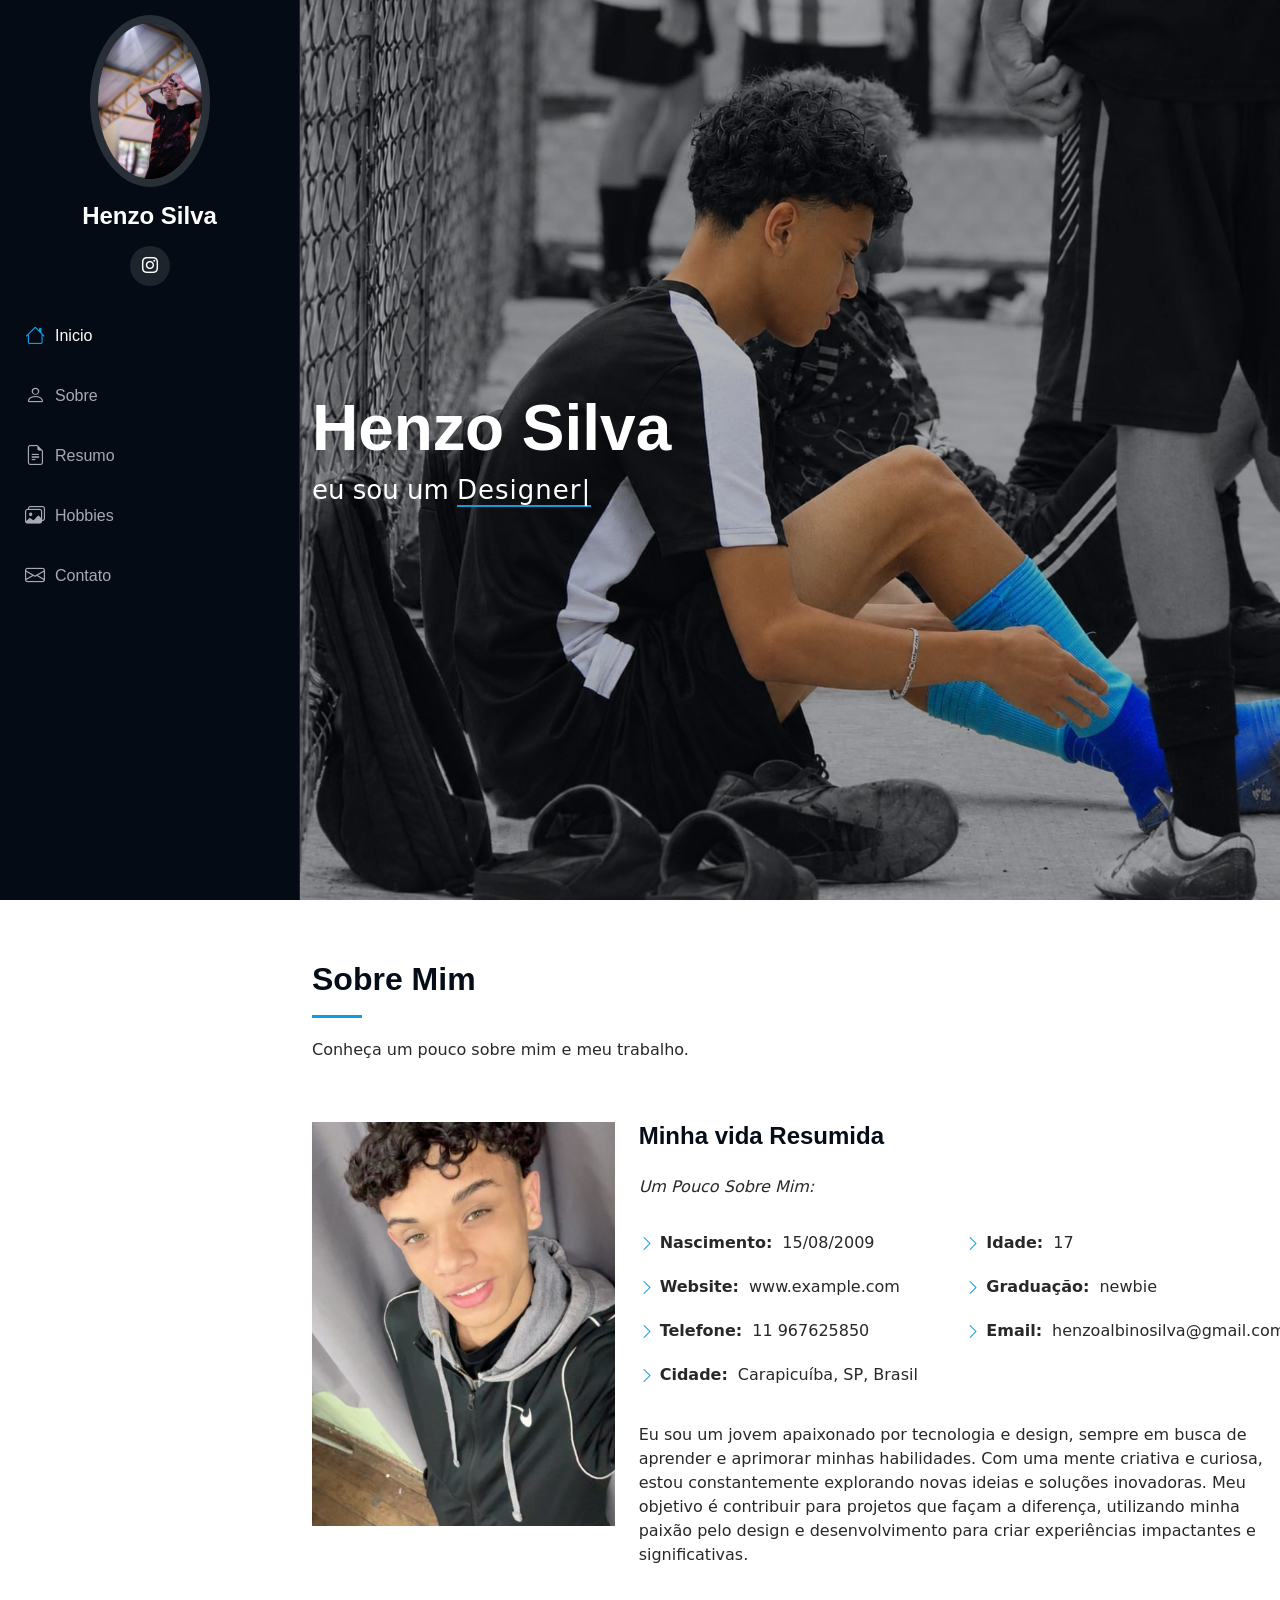
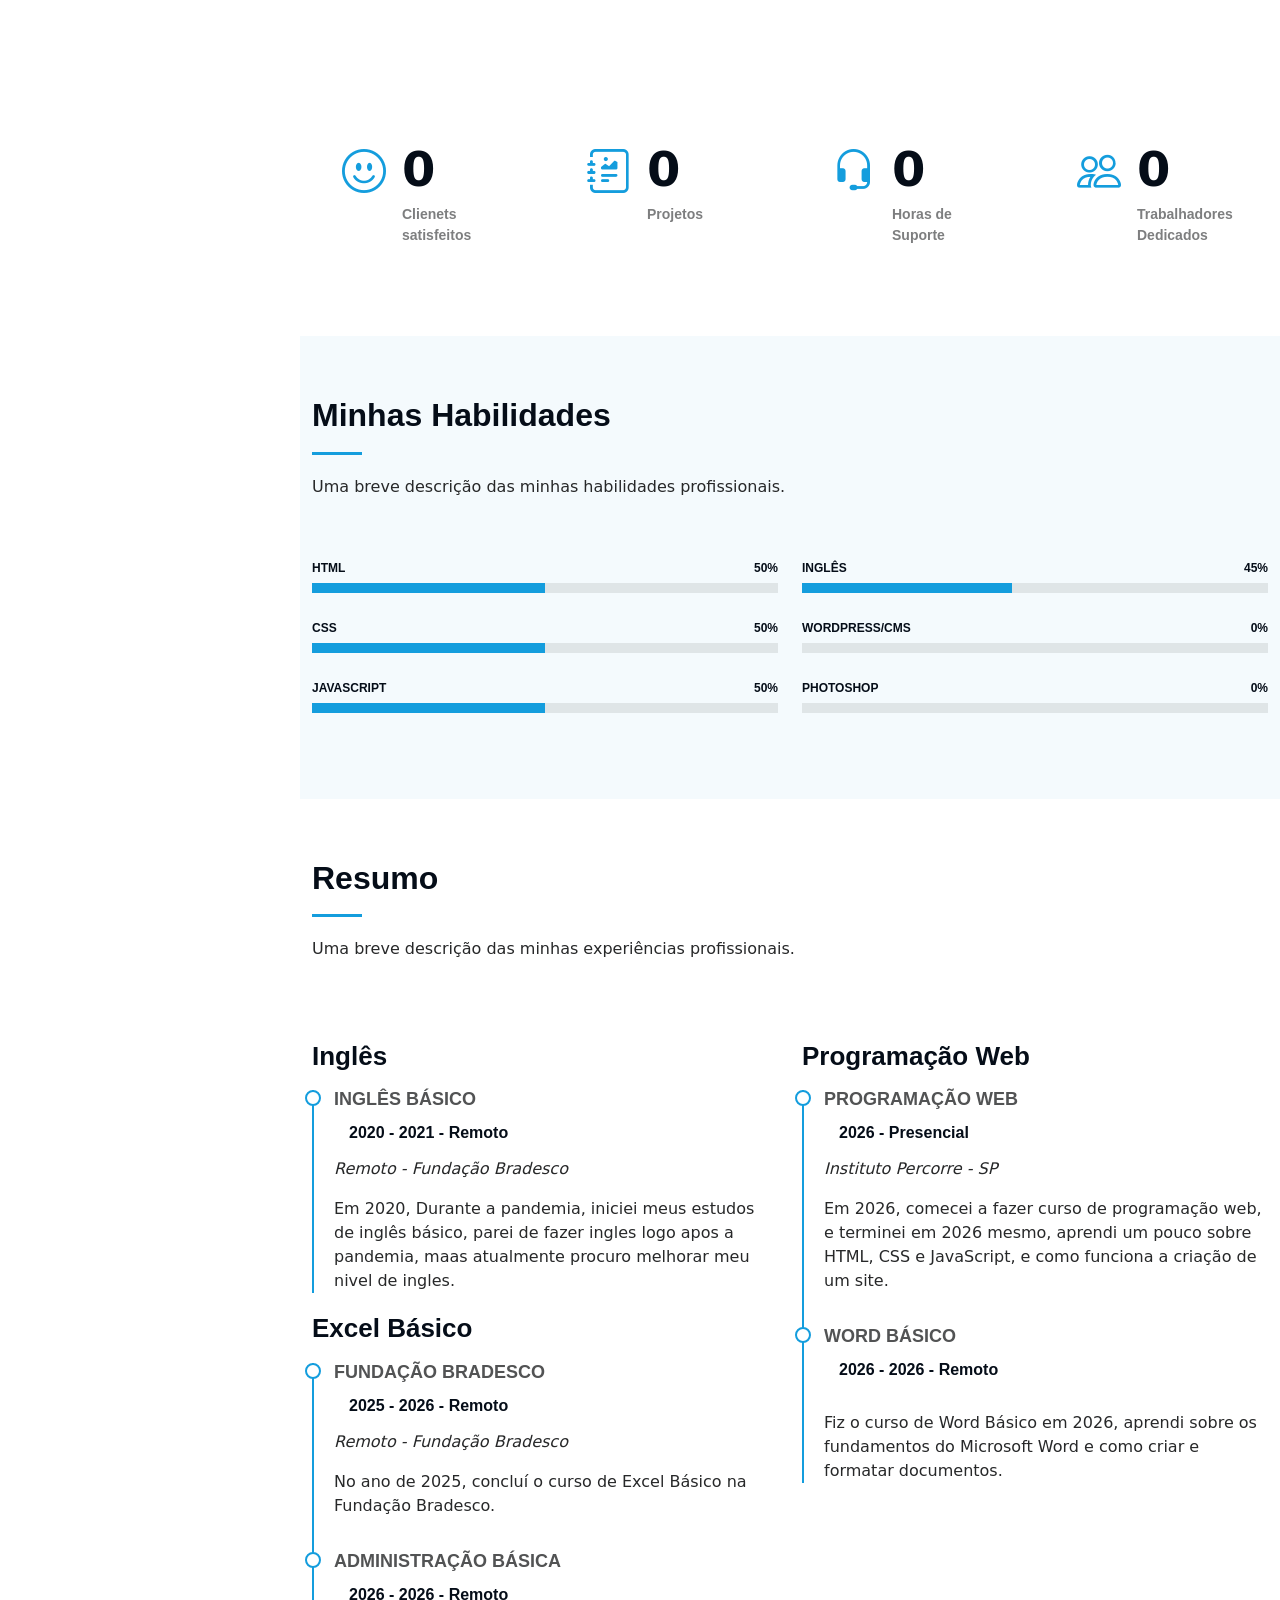
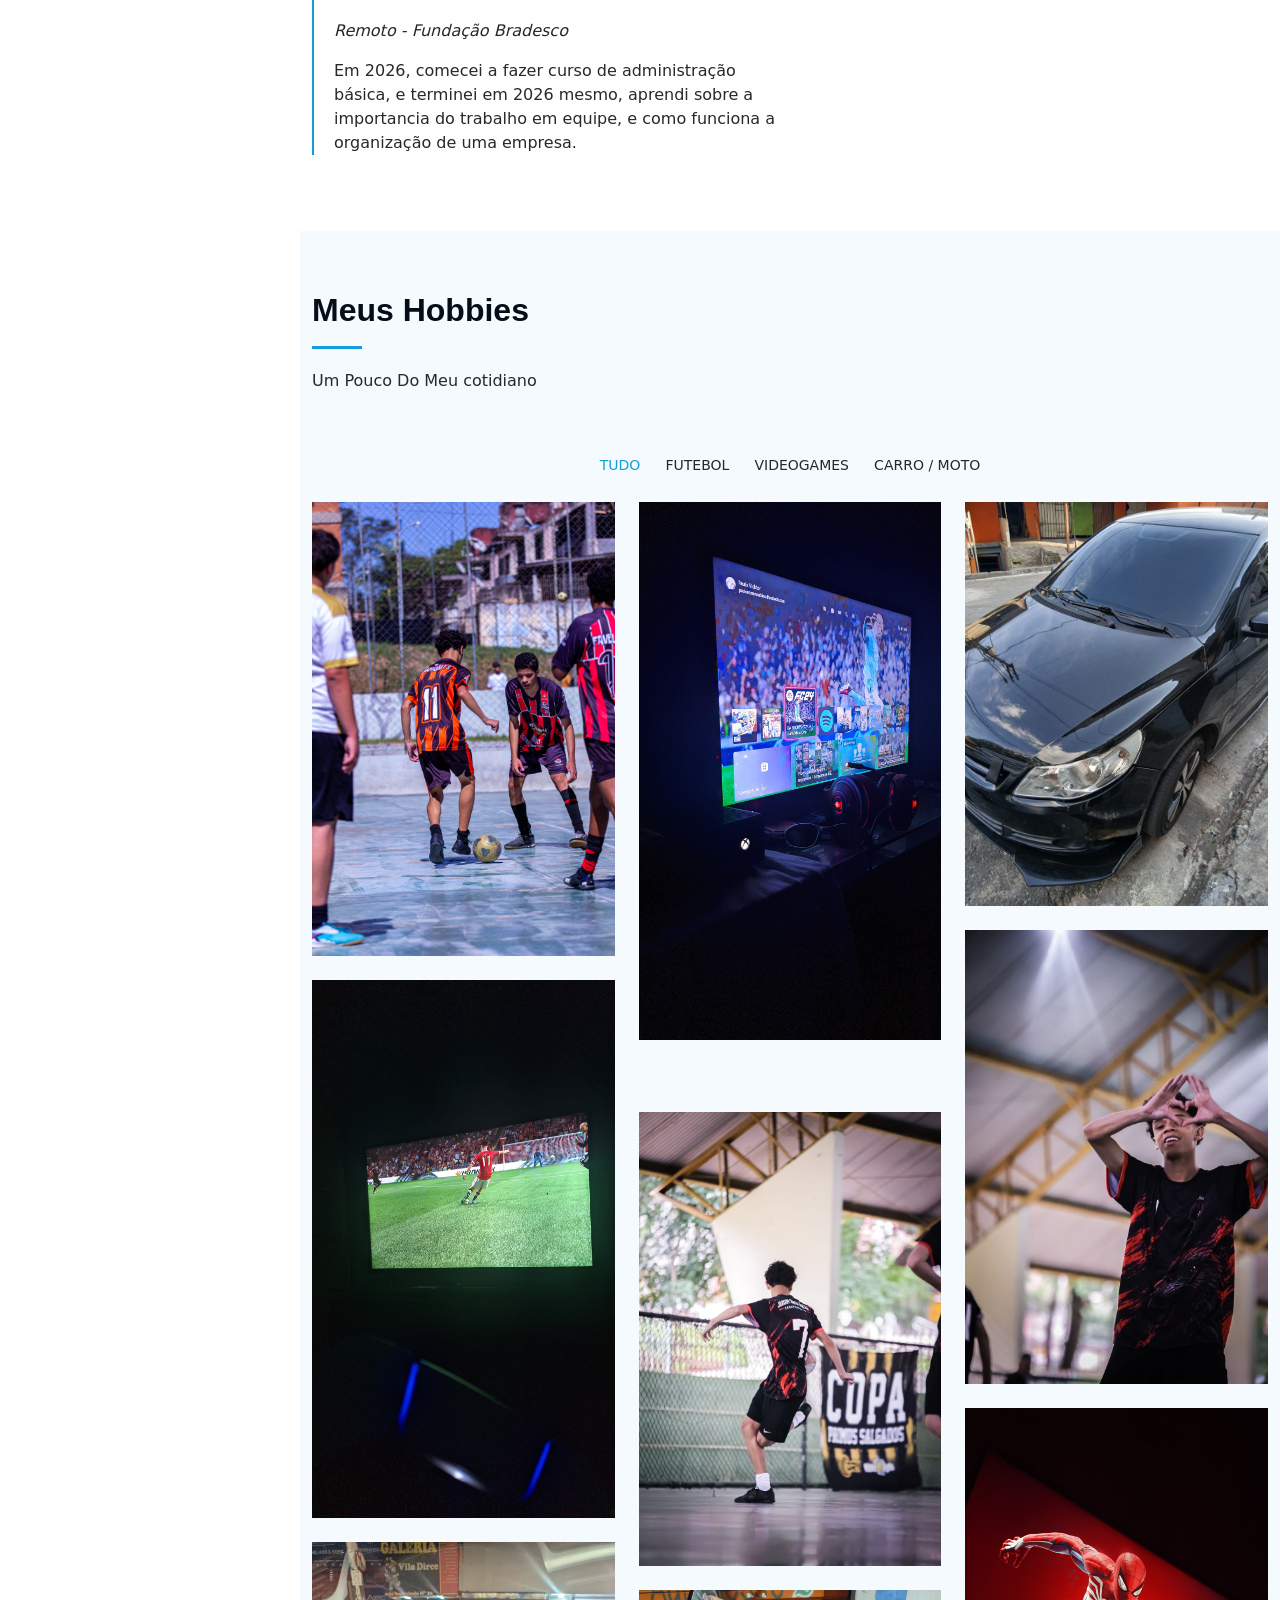
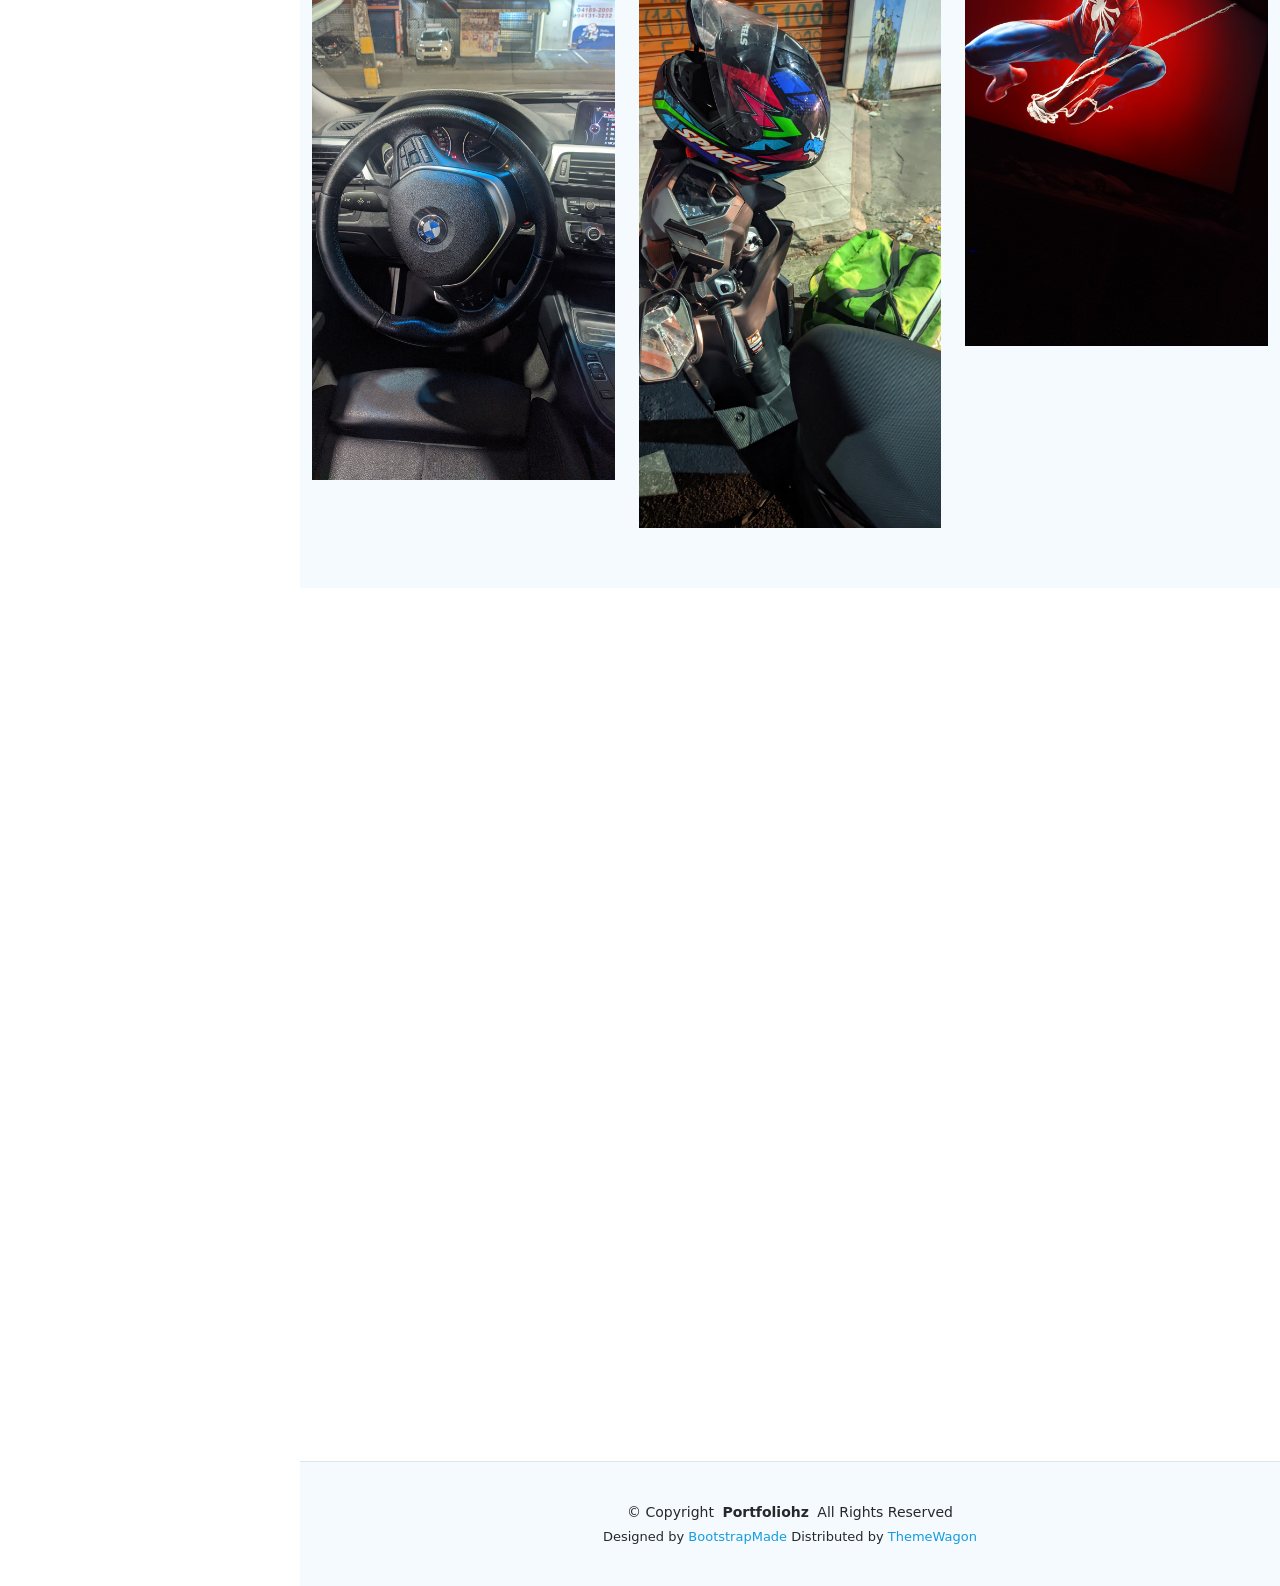
==== commit 00563cd5: "v.3.0" ====
--- a/index.html
+++ b/index.html
@@ -42,7 +42,7 @@
     <i class="header-toggle d-xl-none bi bi-list"></i>
 
     <div class="profile-img">
-      <img src="assets/img/WhatsApp Image 2026-11-06 at 13.32.50.jpeg" alt="Foto de perfil de Henzo Silva" class="img-fluid rounded-circle">
+      <img src="assets/img/portfolio/WhatsApp Image 2026-11-09 at 20.13.28.jpeg" alt="Foto de perfil de Henzo Silva" class="img-fluid rounded-circle">
     </div>
 
     <a href="index.html" class="logo d-flex align-items-center justify-content-center">
@@ -52,11 +52,7 @@
     </a>
 
     <div class="social-links text-center">
-      <a href="#" class="twitter"><i class="bi bi-twitter-x"></i></a>
-      <a href="#" class="facebook"><i class="bi bi-facebook"></i></a>
-      <a href="#" class="instagram"><i class="bi bi-instagram"></i></a>
-      <a href="#" class="google-plus"><i class="bi bi-skype"></i></a>
-      <a href="#" class="linkedin"><i class="bi bi-linkedin"></i></a>
+      <a href="https://www.instagram.com/jardimsanta_tereza.fc?dlrf=eW03dGp4MWdjZDR4" class="instagram" target="_blank" rel="noopener noreferrer" aria-label="Instagram do Jardim Santa Tereza FC"><i class="bi bi-instagram"></i></a>
     </div>
 
     <nav id="navmenu" class="navmenu">
@@ -64,24 +60,7 @@
         <li><a href="#hero" class="active"><i class="bi bi-house navicon"></i>Inicio</a></li>
         <li><a href="#about"><i class="bi bi-person navicon"></i> Sobre</a></li>
         <li><a href="#resume"><i class="bi bi-file-earmark-text navicon"></i> Resumo</a></li>
-        <li><a href="#portfolio"><i class="bi bi-images navicon"></i> Portfólio</a></li>
-        <li class="dropdown"><a href="#"><i class="bi bi-menu-button navicon"></i> <span>Dropdown</span> <i class="bi bi-chevron-down toggle-dropdown"></i></a>
-          <ul>
-            <li><a href="#">Dropdown 1</a></li>
-            <li class="dropdown"><a href="#"><span>Deep Dropdown</span> <i class="bi bi-chevron-down toggle-dropdown"></i></a>
-              <ul>
-                <li><a href="#">Deep Dropdown 1</a></li>
-                <li><a href="#">Deep Dropdown 2</a></li>
-                <li><a href="#">Deep Dropdown 3</a></li>
-                <li><a href="#">Deep Dropdown 4</a></li>
-                <li><a href="#">Deep Dropdown 5</a></li>
-              </ul>
-            </li>
-            <li><a href="#">Dropdown 2</a></li>
-            <li><a href="#">Dropdown 3</a></li>
-            <li><a href="#">Dropdown 4</a></li>
-          </ul>
-        </li>
+        <li><a href="#portfolio"><i class="bi bi-images navicon"></i> Hobbies</a></li>
         <li><a href="#contact"><i class="bi bi-envelope navicon"></i> Contato </a></li>
       </ul>
     </nav>
@@ -399,7 +378,7 @@
 
             <div class="col-lg-4 col-md-6 portfolio-item isotope-item filter-app">
               <div class="portfolio-content h-100">
-                <img src="assets/img/20261031_103040.jpg" class="img-fluid" alt="">
+                <img src="assets/img/portfolio/WhatsApp Image 2026-11-09 at 20.13.28.jpeg" class="img-fluid" alt="">
                 <div class="portfolio-info">
                   <h4>Futebol</h4>
                   <p>Jardim Snt Tereza</p>
@@ -436,10 +415,10 @@
 
             <div class="col-lg-4 col-md-6 portfolio-item isotope-item filter-app">
               <div class="portfolio-content h-100">
-                <img src="assets/img/WhatsApp Image 2026-11-06 at 14.15.16.jpeg" class="img-fluid" alt="">
+                <img src="assets/img/WhatsApp Image 2026-11-09 at 20.13.28 (2).jpeg" class="img-fluid" alt="">
                 <div class="portfolio-info">
                   <h4>Futebol</h4>
-                  <p>Jogo Contra Favela CSU</p>
+                  <p>Copa Primus</p>
                   <a href="assets/img/portfolio/app-3.jpg" title="App 3" data-gallery="portfolio-gallery-app" class="glightbox preview-link"><i class="bi bi-zoom-in"></i></a>
                   <a href="portfolio-details.html" title="More Details" class="details-link"><i class="bi bi-link-45deg"></i></a>
                 </div>
--- a/assets/css/main.css
+++ b/assets/css/main.css
@@ -198,6 +198,10 @@
   width: 40px;
   height: 40px;
   transition: 0.3s;
+}
+
+.header .social-links a.instagram {
+  font-size: clamp(14px, 4vw, 16px);
 }
 
 .header .social-links a:hover {
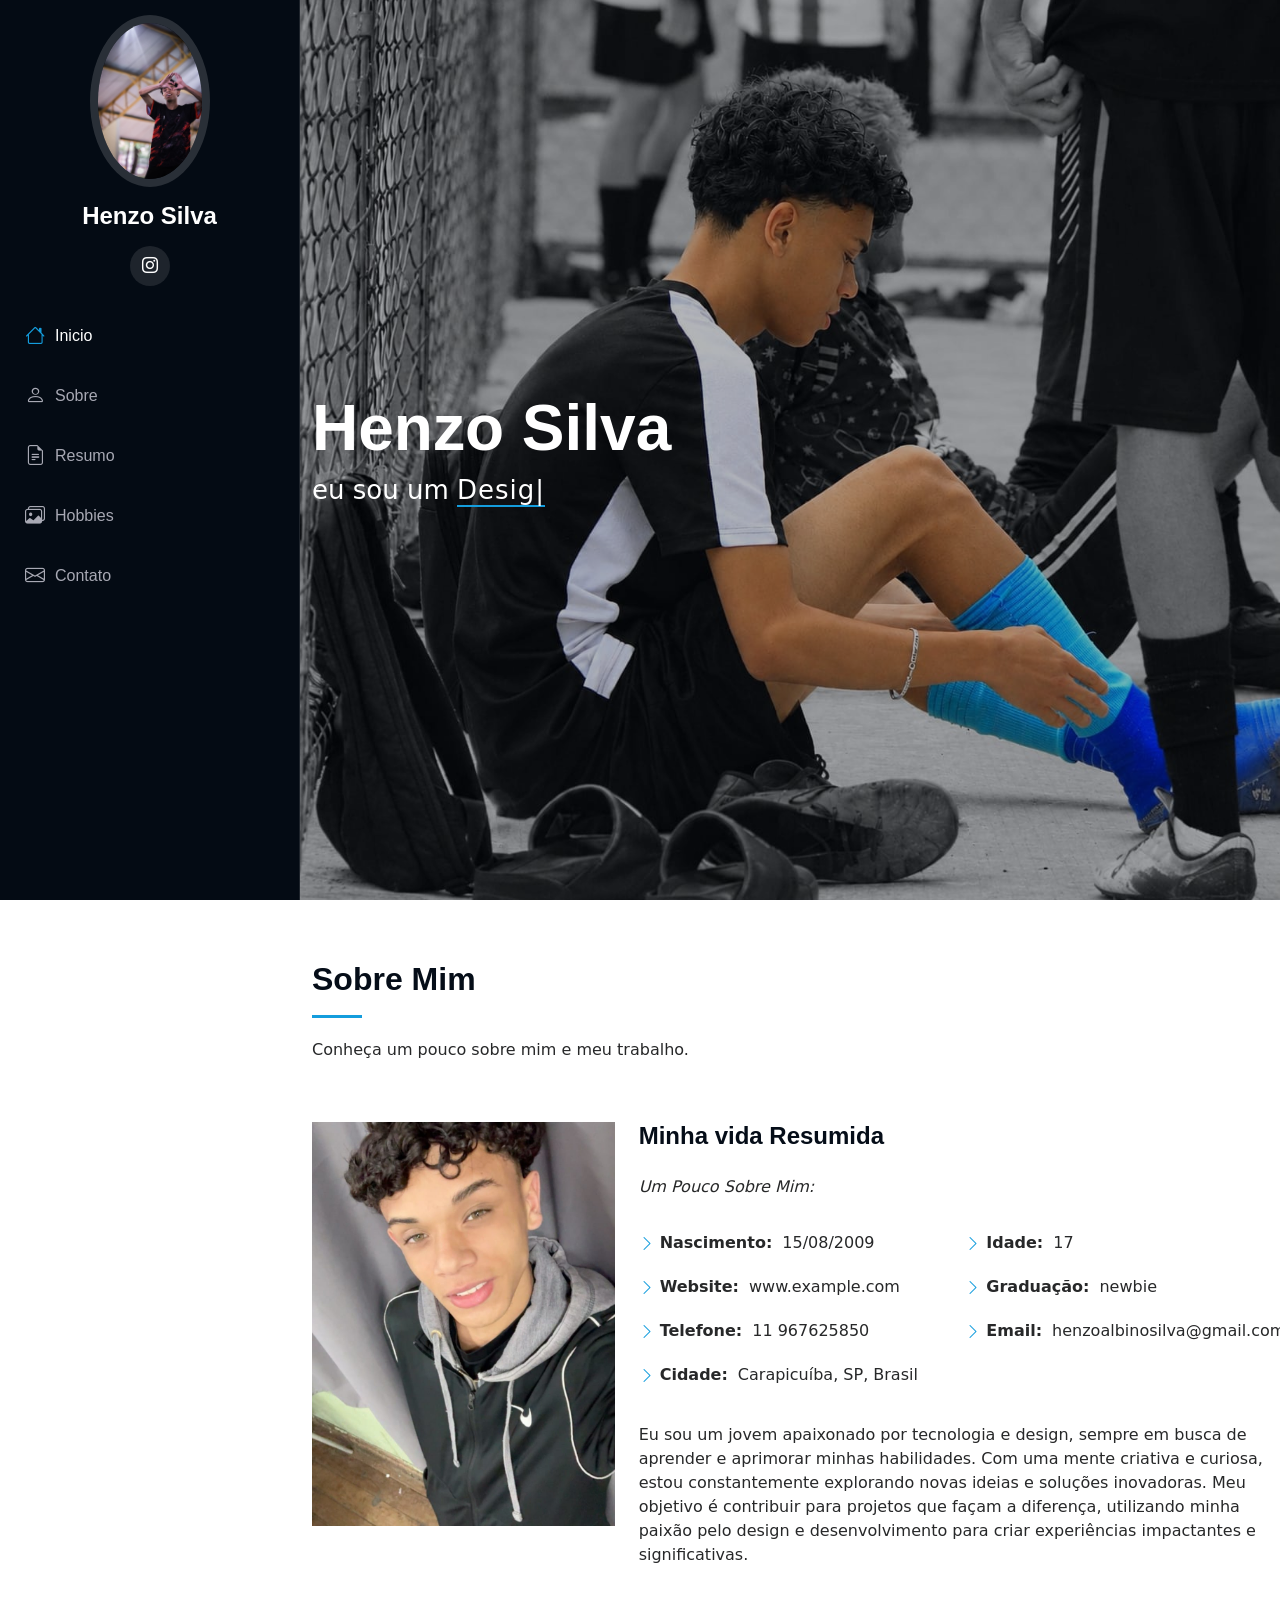
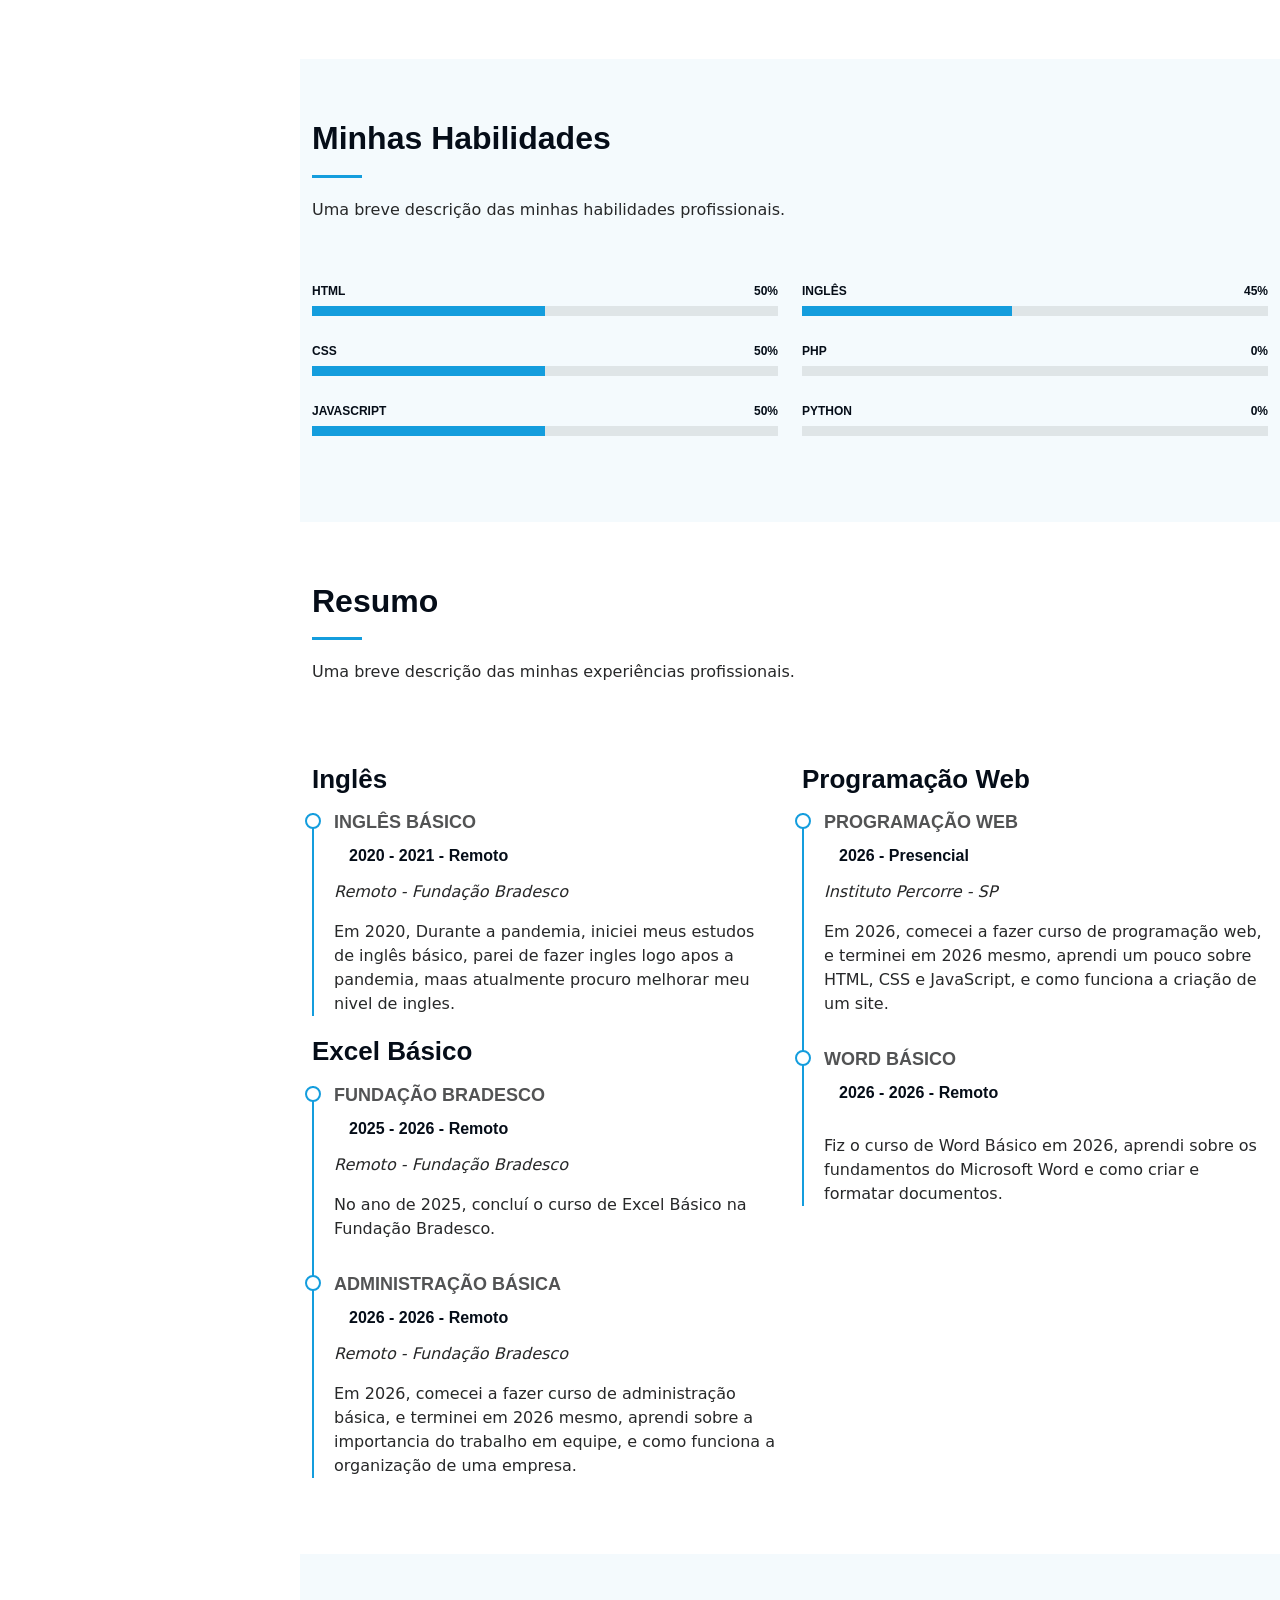
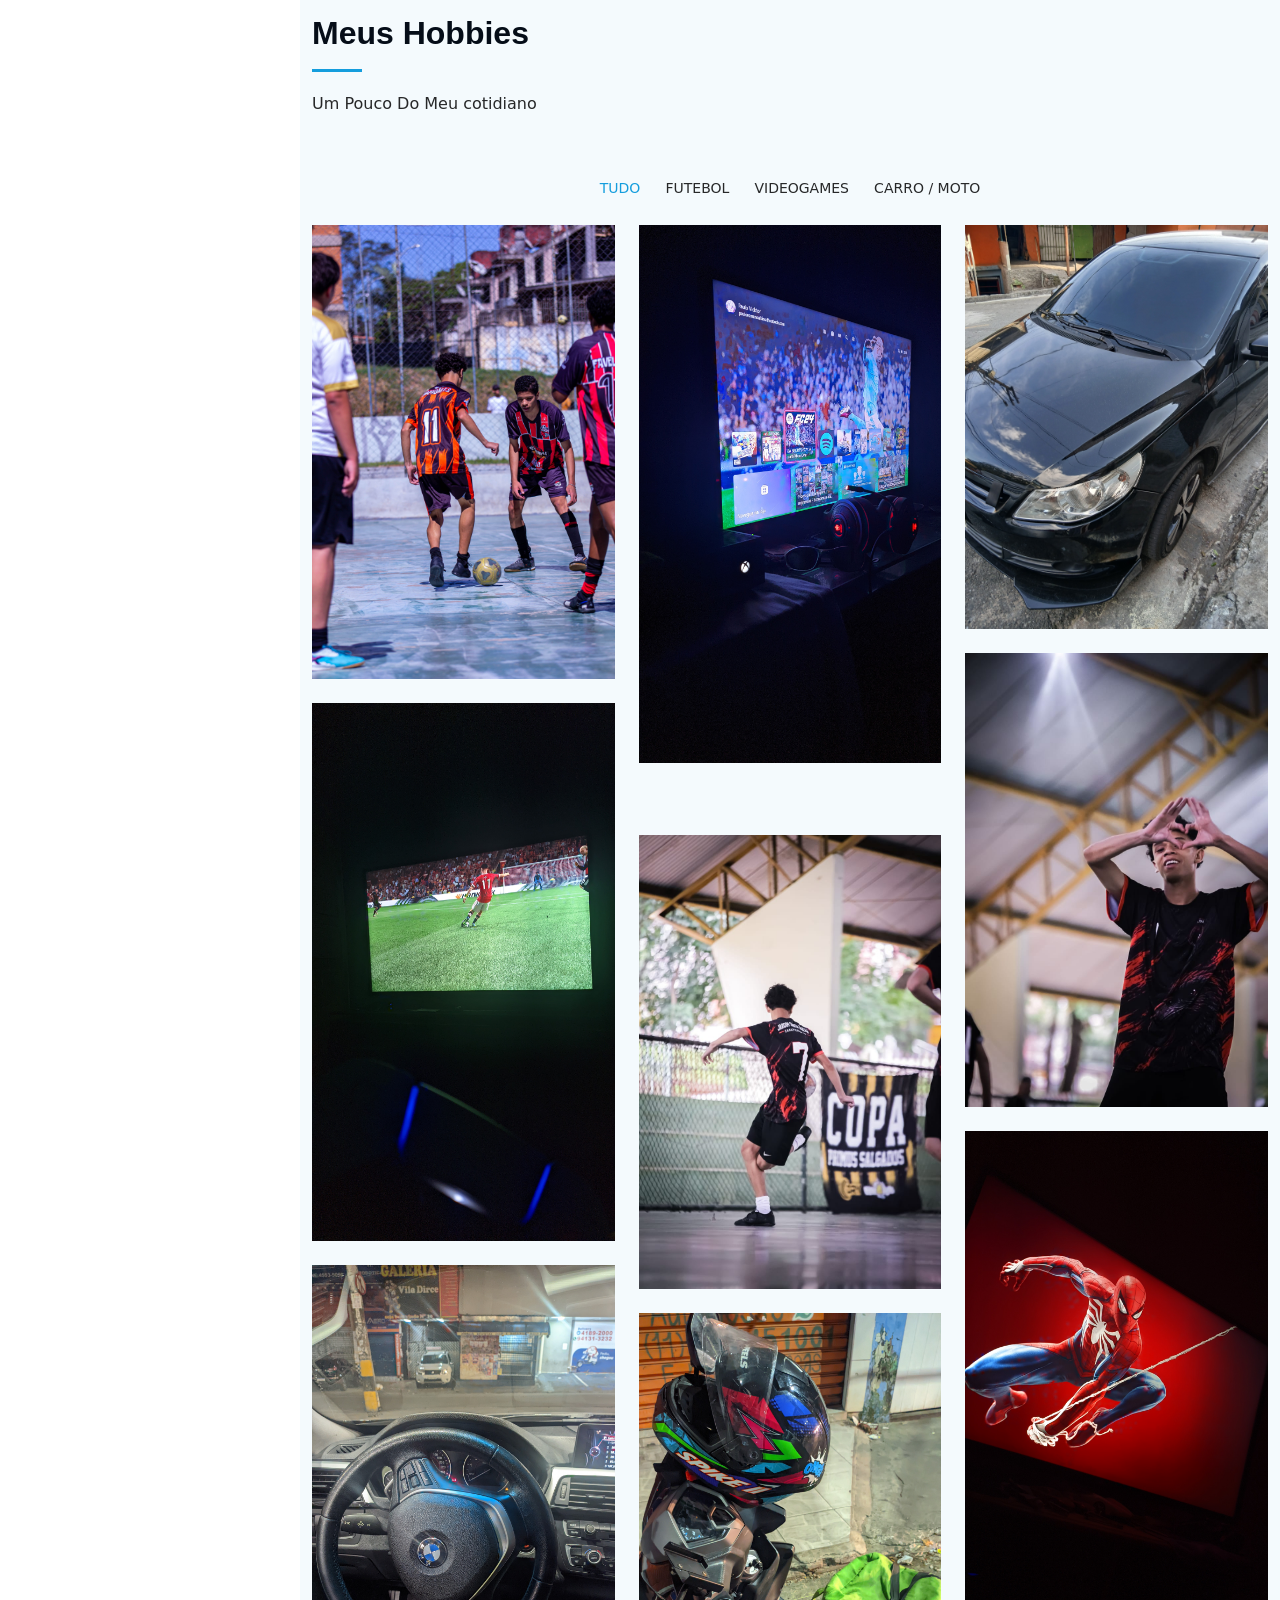
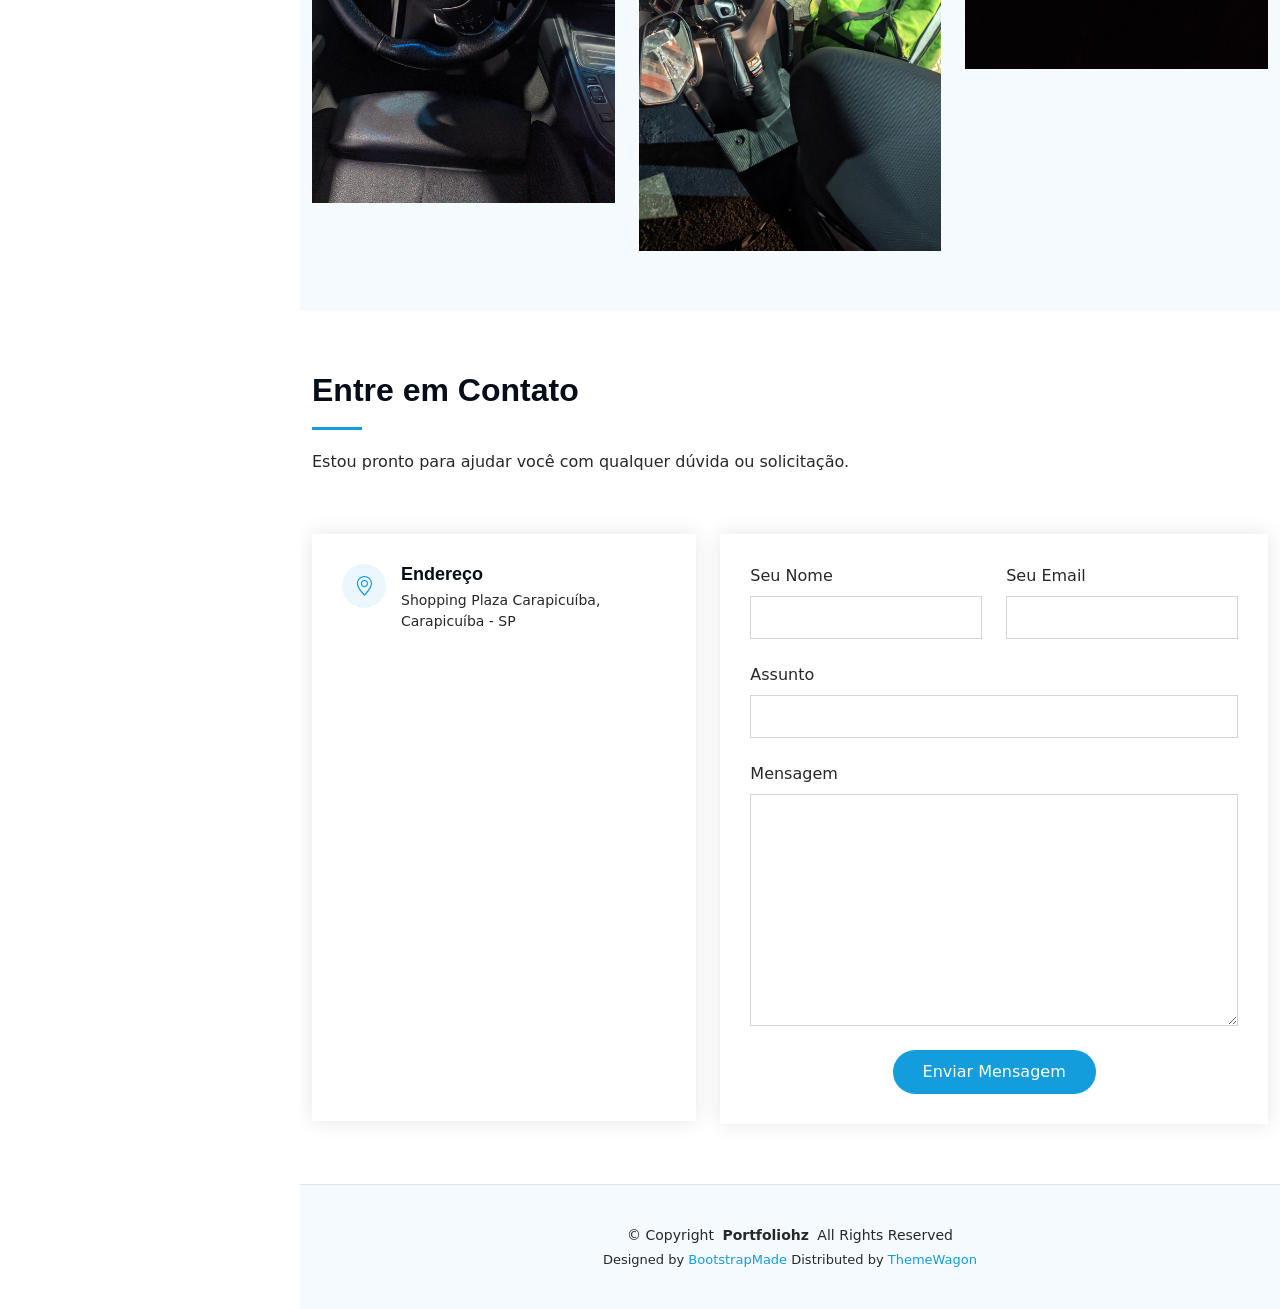
==== commit 0144fba8: "v4.0" ====
--- a/index.html
+++ b/index.html
@@ -129,59 +129,6 @@
 
     </section><!-- /About Section -->
 
-    <!-- Stats Section -->
-    <section id="stats" class="stats section">
-
-      <div class="container" data-aos="fade-up" data-aos-delay="100">
-
-        <div class="row gy-4">
-
-<!-- happy clients -->
-
-          <div class="col-lg-3 col-md-6">
-            <div class="stats-item">
-              <i class="bi bi-emoji-smile"></i>
-              <span data-purecounter-start="0" data-purecounter-end="232" data-purecounter-duration="1" class="purecounter"></span>
-              <p><strong>Clienets satisfeitos</strong> <span></span></p>
-            </div>
-          </div>
-
-<!-- Projects -->
-
-          <div class="col-lg-3 col-md-6">
-            <div class="stats-item">
-              <i class="bi bi-journal-richtext"></i>
-              <span data-purecounter-start="0" data-purecounter-end="521" data-purecounter-duration="1" class="purecounter"></span>
-              <p><strong>Projetos</strong> <span></span></p>
-            </div>
-          </div>
-
-<!-- Hours Of Support -->
-
-          <div class="col-lg-3 col-md-6">
-            <div class="stats-item">
-              <i class="bi bi-headset"></i>
-              <span data-purecounter-start="0" data-purecounter-end="1453" data-purecounter-duration="1" class="purecounter"></span>
-              <p><strong>Horas de Suporte</strong> <span></span></p>
-            </div>
-          </div>
-
-<!-- Hard Workers -->
-
-          <div class="col-lg-3 col-md-6">
-            <div class="stats-item">
-              <i class="bi bi-people"></i>
-              <span data-purecounter-start="0" data-purecounter-end="32" data-purecounter-duration="1" class="purecounter"></span>
-              <p><strong>Trabalhadores Dedicados</strong> <span></span></p>
-            </div>
-          </div>
-
-        </div>
-
-      </div>
-
-    </section><!-- /Stats Section -->
-
     <!-- Skills Section -->
     <section id="skills" class="skills section light-background">
 
@@ -230,14 +177,14 @@
             </div><!-- End Skills Item -->
 
             <div class="progress">
-              <span class="skill"><span>WordPress/CMS</span> <i class="val">0%</i></span>
+              <span class="skill"><span>PHP</span> <i class="val">0%</i></span>
               <div class="progress-bar-wrap">
                 <div class="progress-bar" role="progressbar" aria-valuenow="0" aria-valuemin="0" aria-valuemax="100"></div>
               </div>
             </div><!-- End Skills Item -->
 
             <div class="progress">
-              <span class="skill"><span>Photoshop</span> <i class="val">0%</i></span>
+              <span class="skill"><span>Python</span> <i class="val">0%</i></span>
               <div class="progress-bar-wrap">
                 <div class="progress-bar" role="progressbar" aria-valuenow="0" aria-valuemin="0" aria-valuemax="100"></div>
               </div>
@@ -346,7 +293,7 @@
                 <div class="portfolio-info">
                   <h4>Futebol</h4>
                   <p>Jogo Contra Favela CSU</p>
-                  <a href="assets/img/portfolio/app-1.jpg" title="App 1" data-gallery="portfolio-gallery-app" class="glightbox preview-link"><i class="bi bi-zoom-in"></i></a>
+                  <a href="assets/img/v2_44cf48a5-e10a-40ed-86d7-4f2bc353fa9d.jpg" title="Jogo Contra Favela CSU" data-gallery="portfolio-gallery-app" class="glightbox preview-link"><i class="bi bi-zoom-in"></i></a>
                   <a href="portfolio-details.html" title="More Details" class="details-link"><i class="bi bi-link-45deg"></i></a>
                 </div>
               </div>
@@ -358,7 +305,7 @@
                 <div class="portfolio-info">
                   <h4>Videogames</h4>
                   <p></p>
-                  <a href="assets/img/portfolio/product-1.jpg" title="Product 1" data-gallery="portfolio-gallery-product" class="glightbox preview-link"><i class="bi bi-zoom-in"></i></a>
+                  <a href="assets/img/SGCAM_20241219_231818087.MP.jpg" title="Videogames" data-gallery="portfolio-gallery-product" class="glightbox preview-link"><i class="bi bi-zoom-in"></i></a>
                   <a href="portfolio-details.html" title="More Details" class="details-link"><i class="bi bi-link-45deg"></i></a>
                 </div>
               </div>
@@ -370,8 +317,8 @@
                 <div class="portfolio-info">
                   <h4>Carro </h4>
                   <p>golzinho</p>
-                  <a href="assets/img/portfolio/branding-1.jpg" title="Branding 1" data-gallery="portfolio-gallery-branding" class="glightbox preview-link"><i class="bi bi-zoom-in"></i></a>
-                  <a href="portfolio-details.html" title="More Details" class="details-link"><i class="bi bi-link-45deg"></i></a>
+                  <a href="assets/img/20261009_154049.jpg" title="Branding 1" data-gallery="portfolio-gallery-branding" class="glightbox preview-link"><i class="bi bi-zoom-in"></i></a>
+                  <a href="portfolio-details.html" title="golzinho" class="details-link"><i class="bi bi-link-45deg"></i></a>
                 </div>
               </div>
             </div><!-- End Portfolio Item -->
@@ -382,8 +329,8 @@
                 <div class="portfolio-info">
                   <h4>Futebol</h4>
                   <p>Jardim Snt Tereza</p>
-                  <a href="assets/img/portfolio/app-2.jpg" title="App 2" data-gallery="portfolio-gallery-app" class="glightbox preview-link"><i class="bi bi-zoom-in"></i></a>
-                  <a href="portfolio-details.html" title="More Details" class="details-link"><i class="bi bi-link-45deg"></i></a>
+                  <a href="assets/img/portfolio/WhatsApp Image 2026-11-09 at 20.13.28.jpeg" title="App 2" data-gallery="portfolio-gallery-app" class="glightbox preview-link"><i class="bi bi-zoom-in"></i></a>
+                  <a href="portfolio-details.html" title="Jardim Snt Tereza" class="details-link"><i class="bi bi-link-45deg"></i></a>
                 </div>
               </div>
             </div><!-- End Portfolio Item -->
@@ -394,8 +341,8 @@
                 <div class="portfolio-info">
                   <h4>Video Game</h4>
                   <p>Ea FC</p>
-                  <a href="assets/img/portfolio/product-2.jpg" title="Product 2" data-gallery="portfolio-gallery-product" class="glightbox preview-link"><i class="bi bi-zoom-in"></i></a>
-                  <a href="portfolio-details.html" title="More Details" class="details-link"><i class="bi bi-link-45deg"></i></a>
+                  <a href="assets/img/SGCAM_20251125_004045799.MP.jpg" title="Product 2" data-gallery="portfolio-gallery-product" class="glightbox preview-link"><i class="bi bi-zoom-in"></i></a>
+                  <a href="portfolio-details.html" title="Ea FC" class="details-link"><i class="bi bi-link-45deg"></i></a>
                 </div>
               </div>
             </div><!-- End Portfolio Item -->
@@ -406,8 +353,8 @@
                 <div class="portfolio-info">
                   <h4>BMW</h4>
                   <p></p>
-                  <a href="assets/img/portfolio/branding-2.jpg" title="Branding 2" data-gallery="portfolio-gallery-branding" class="glightbox preview-link"><i class="bi bi-zoom-in"></i></a>
-                  <a href="portfolio-details.html" title="More Details" class="details-link"><i class="bi bi-link-45deg"></i></a>
+                  <a href="assets/img/SGCAM_20250411_233901114.jpg" title="Branding 2" data-gallery="portfolio-gallery-branding" class="glightbox preview-link"><i class="bi bi-zoom-in"></i></a>
+                  <a href="portfolio-details.html" title="BMW" class="details-link"><i class="bi bi-link-45deg"></i></a>
                 </div>
               </div>
             </div><!-- End Portfolio Item -->
@@ -419,8 +366,8 @@
                 <div class="portfolio-info">
                   <h4>Futebol</h4>
                   <p>Copa Primus</p>
-                  <a href="assets/img/portfolio/app-3.jpg" title="App 3" data-gallery="portfolio-gallery-app" class="glightbox preview-link"><i class="bi bi-zoom-in"></i></a>
-                  <a href="portfolio-details.html" title="More Details" class="details-link"><i class="bi bi-link-45deg"></i></a>
+                  <a href="assets/img/WhatsApp Image 2026-11-09 at 20.13.28 (2).jpeg" title="App 3" data-gallery="portfolio-gallery-app" class="glightbox preview-link"><i class="bi bi-zoom-in"></i></a>
+                  <a href="portfolio-details.html" title="Copa Primus" class="details-link"><i class="bi bi-link-45deg"></i></a>
                 </div>
               </div>
             </div><!-- End Portfolio Item -->
@@ -431,8 +378,8 @@
                 <div class="portfolio-info">
                   <h4>Videogame</h4>
                   <p>Miranha</p>
-                  <a href="assets/img/portfolio/product-3.jpg" title="Product 3" data-gallery="portfolio-gallery-product" class="glightbox preview-link"><i class="bi bi-zoom-in"></i></a>
-                  <a href="portfolio-details.html" title="More Details" class="details-link"><i class="bi bi-link-45deg"></i></a>
+                  <a href="assets/img/SGCAM_20241128_174551373.MP.jpg" title="Product 3" data-gallery="portfolio-gallery-product" class="glightbox preview-link"><i class="bi bi-zoom-in"></i></a>
+                  <a href="portfolio-details.html" title="Miranha" class="details-link"><i class="bi bi-link-45deg"></i></a>
                 </div>
               </div>
             </div><!-- End Portfolio Item -->
@@ -443,8 +390,8 @@
                 <div class="portfolio-info">
                   <h4>Carro</h4>
                   <p>BMW</p>
-                  <a href="assets/img/portfolio/branding-3.jpg" title="Branding 2" data-gallery="portfolio-gallery-branding" class="glightbox preview-link"><i class="bi bi-zoom-in"></i></a>
-                  <a href="portfolio-details.html" title="More Details" class="details-link"><i class="bi bi-link-45deg"></i></a>
+                  <a href="assets/img/SGCAM_20250411_233901114.jpg" title="Branding 2" data-gallery="portfolio-gallery-branding" class="glightbox preview-link"><i class="bi bi-zoom-in"></i></a>
+                  <a href="portfolio-details.html" title="BMW" class="details-link"><i class="bi bi-link-45deg"></i></a>
                 </div>
               </div>
             </div><!-- End Portfolio Item -->
@@ -455,8 +402,8 @@
                 <div class="portfolio-info">
                   <h4>Moto</h4>
                   <p>Yamaha</p>
-                  <a href="assets/img/portfolio/branding-4.jpg" title="Branding 2" data-gallery="portfolio-gallery-branding" class="glightbox preview-link"><i class="bi bi-zoom-in"></i></a>
-                  <a href="portfolio-details.html" title="More Details" class="details-link"><i class="bi bi-link-45deg"></i></a>
+                  <a href="assets/img/SGCAM_20250222_223938818.MP.jpg" title="Branding 2" data-gallery="portfolio-gallery-branding" class="glightbox preview-link"><i class="bi bi-zoom-in"></i></a>
+                  <a href="portfolio-details.html" title="Yamaha" class="details-link"><i class="bi bi-link-45deg"></i></a>
                 </div>
               </div>
             </div>
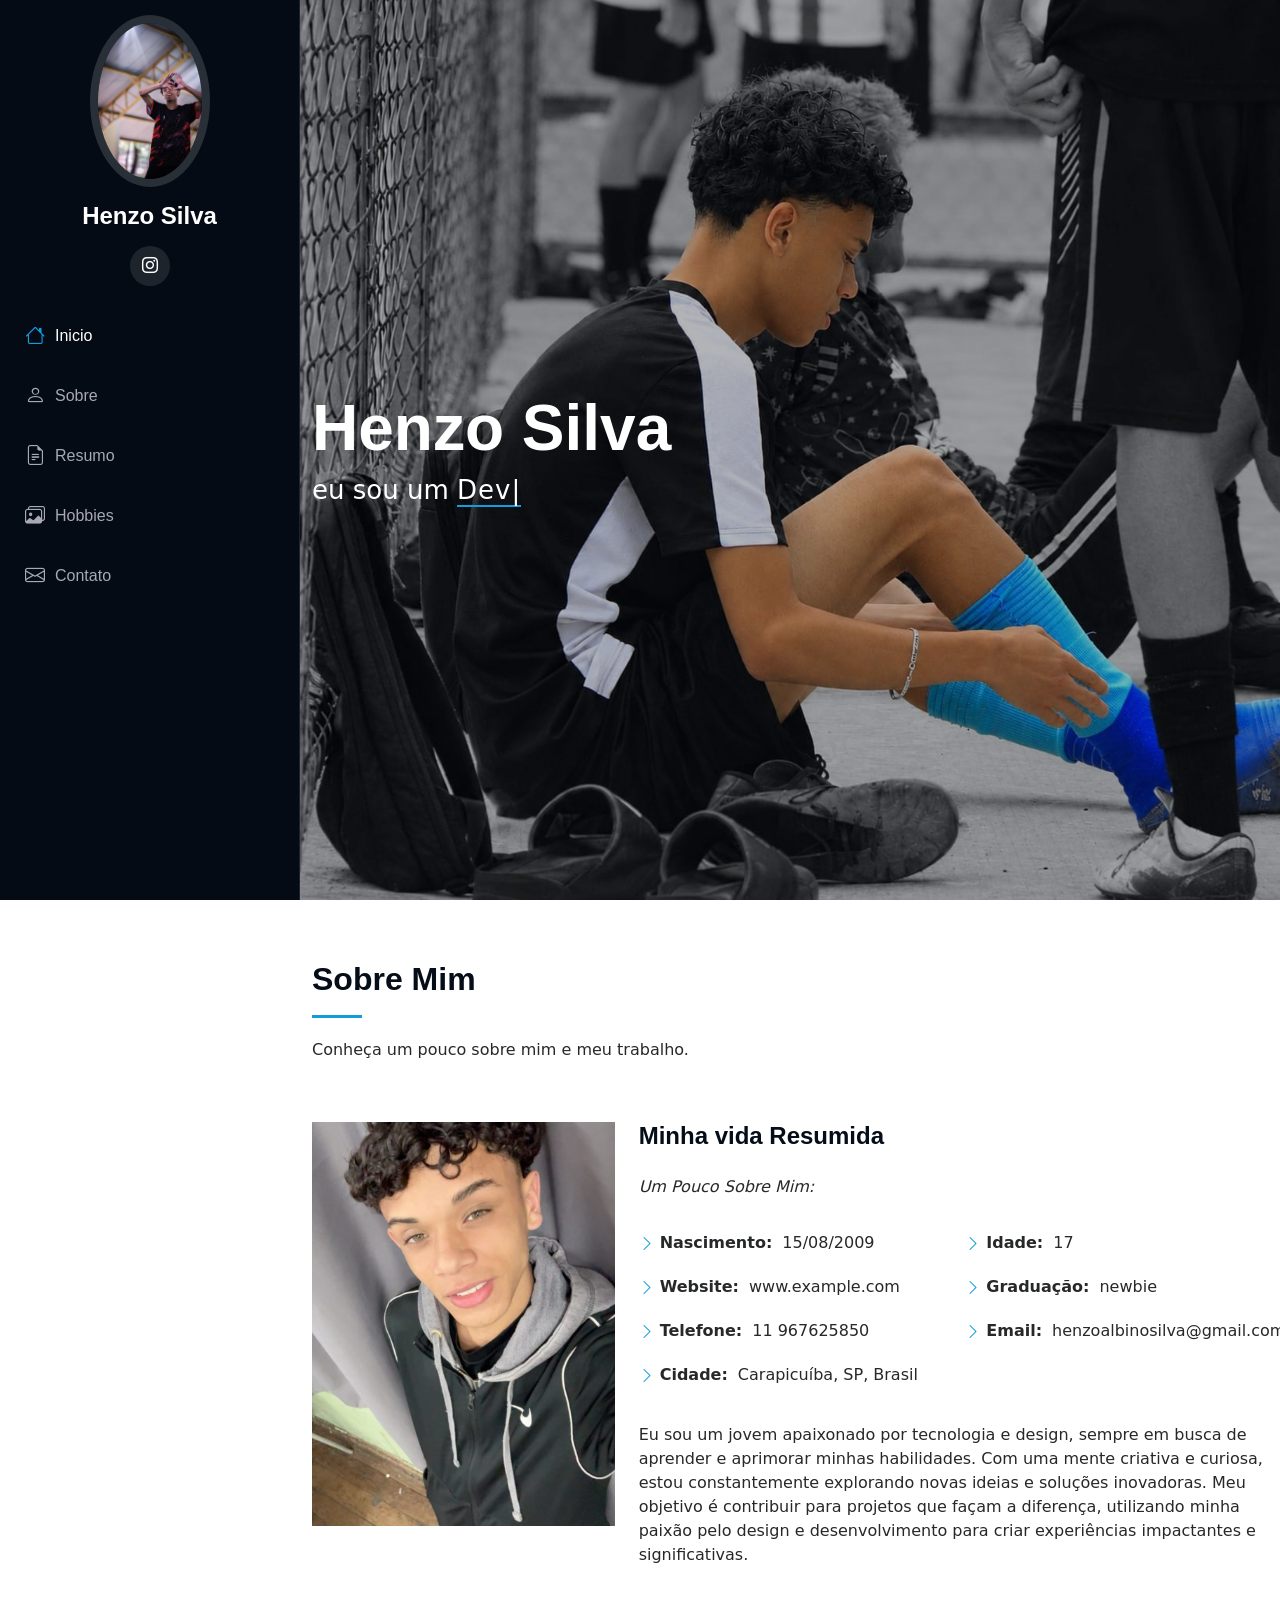
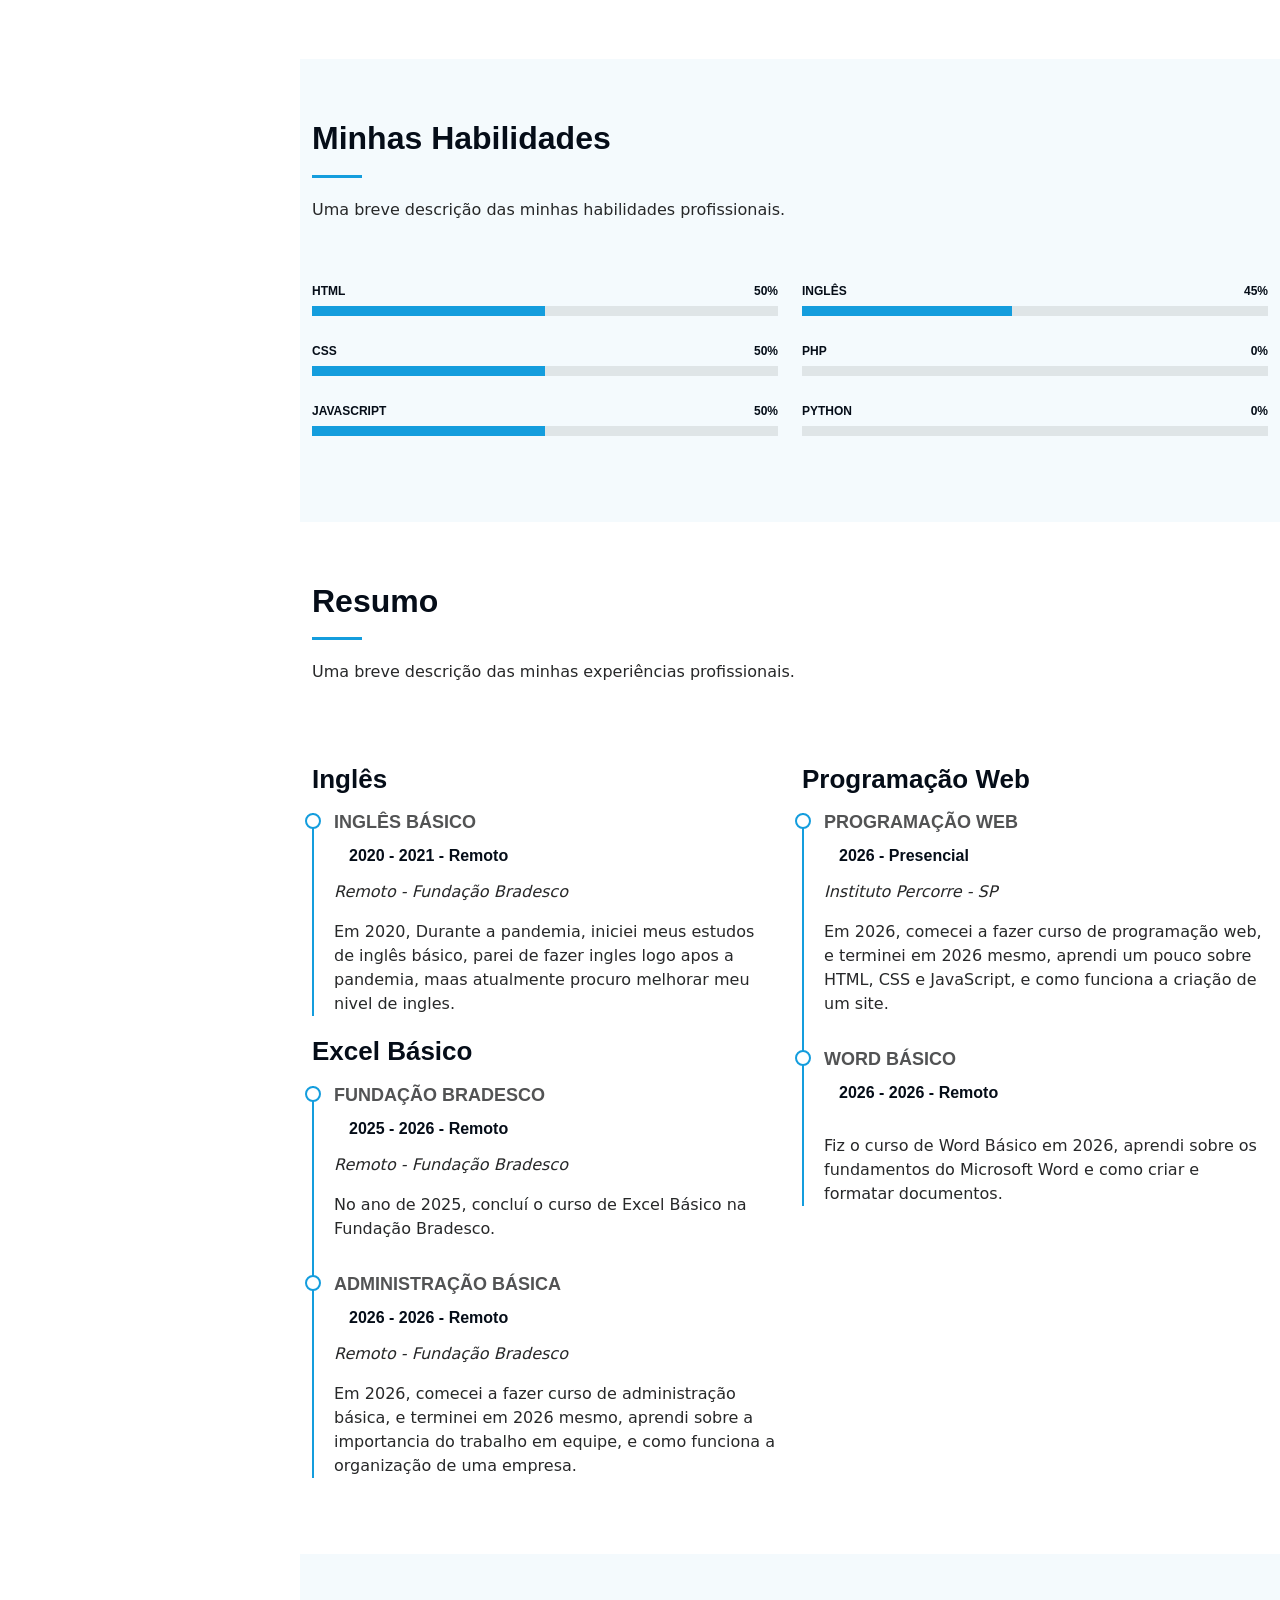
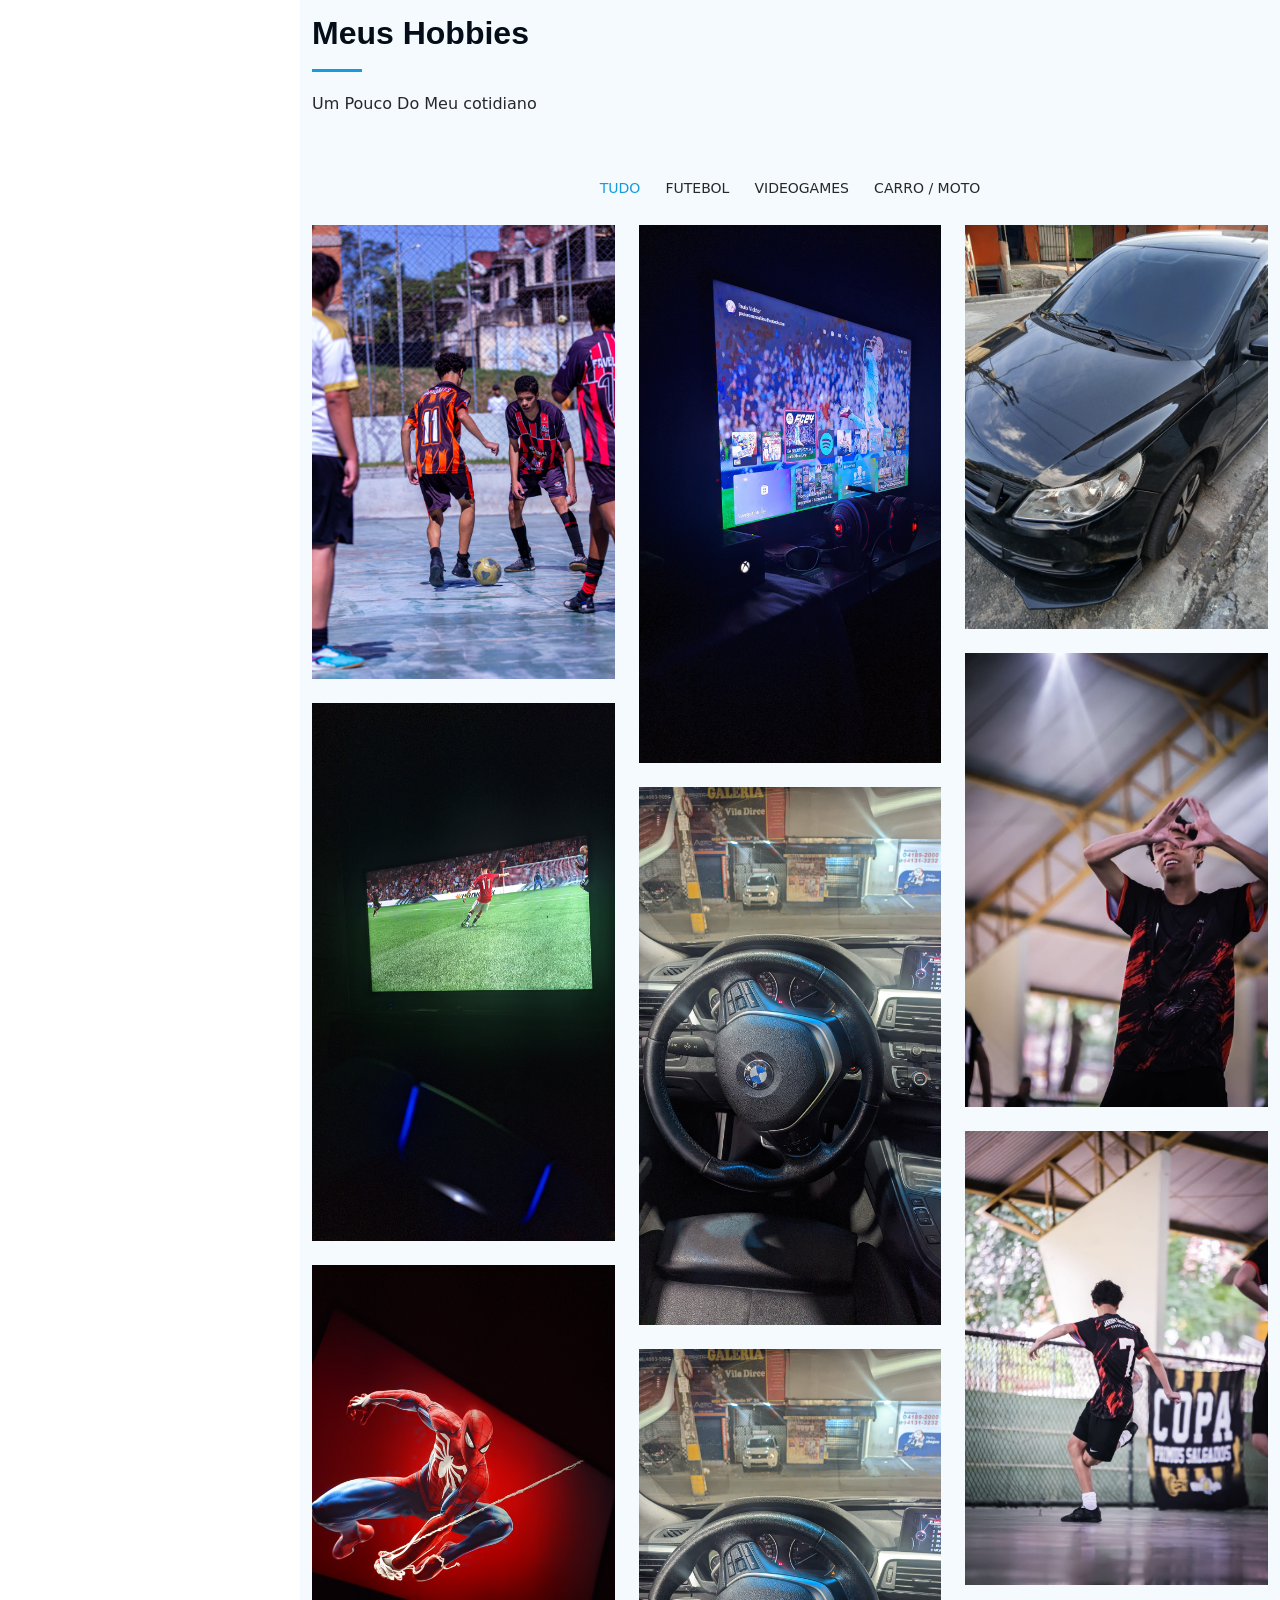
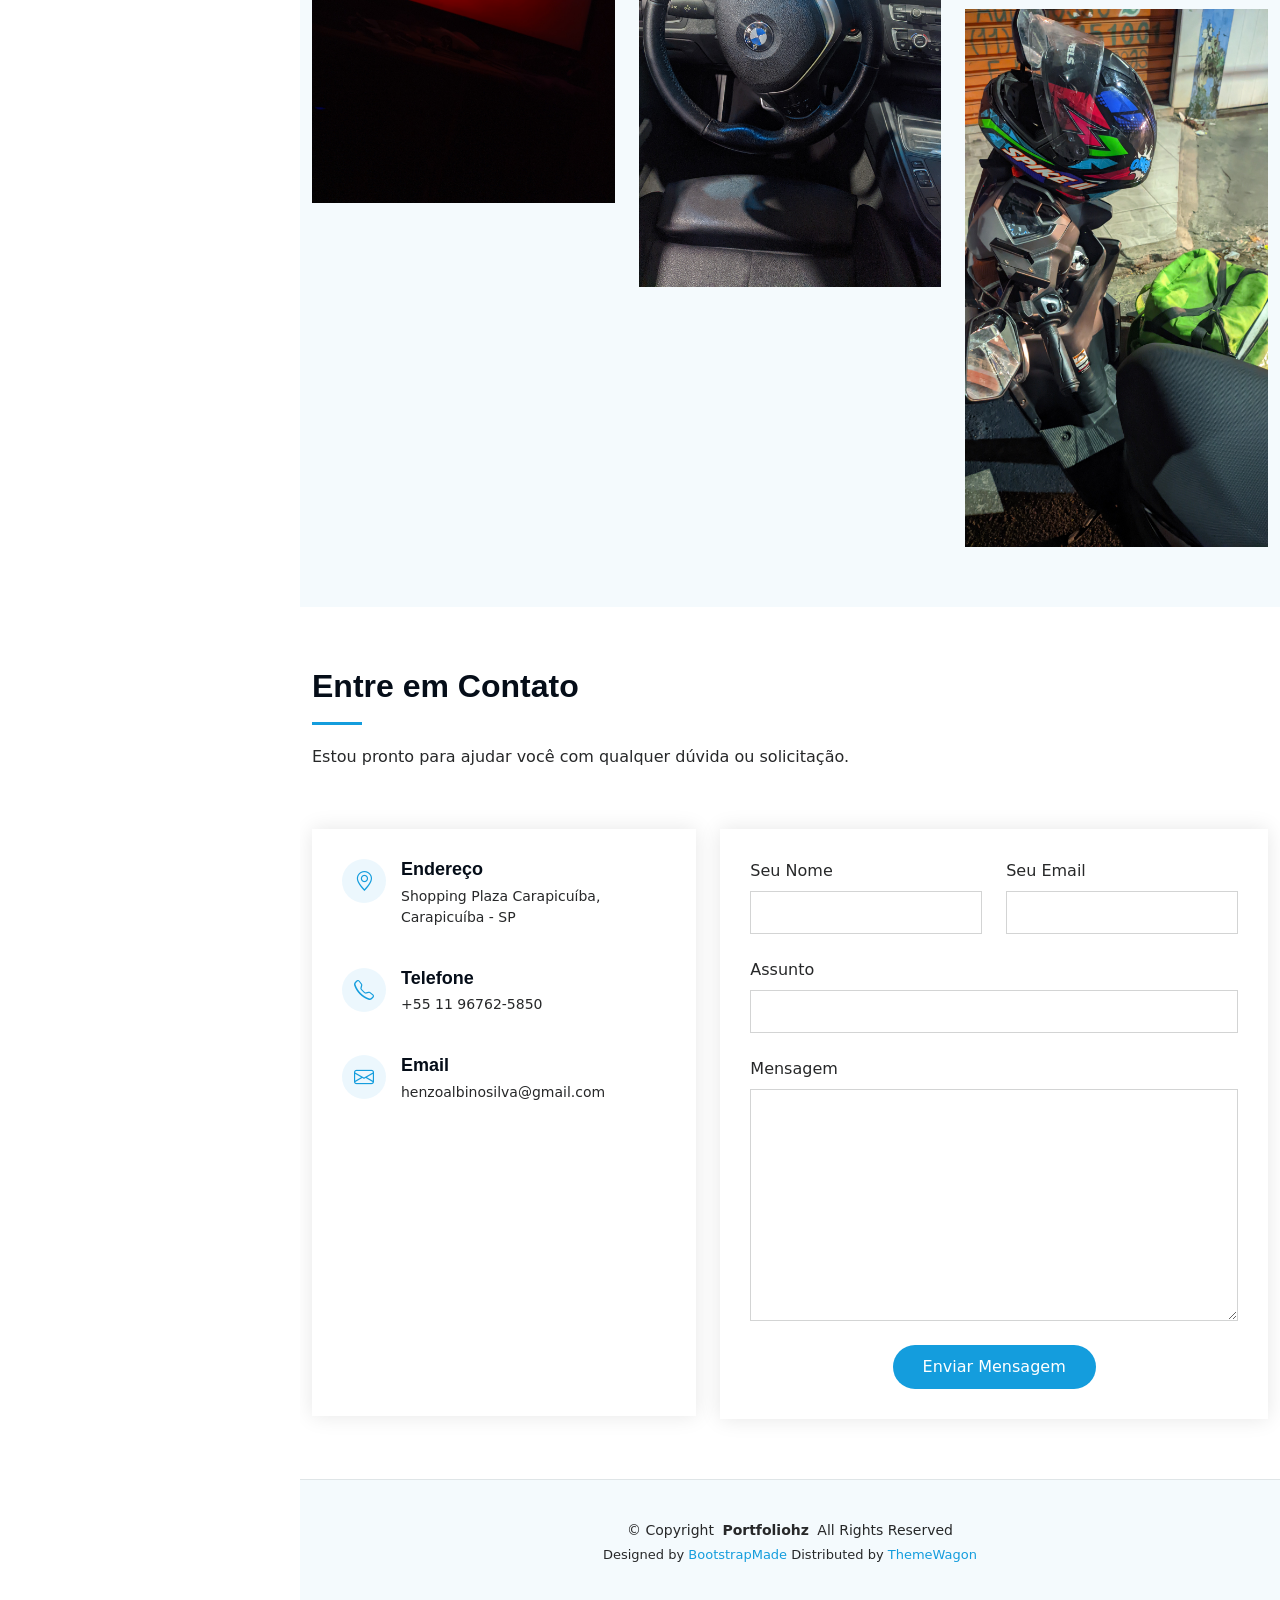
==== commit 1b26387b: "Merge branch 'main' of https://github.com/henzoalbino/Meu-Portifolio" ====
--- a/index.html
+++ b/index.html
@@ -349,11 +349,11 @@
 
             <div class="col-lg-4 col-md-6 portfolio-item isotope-item filter-branding">
               <div class="portfolio-content h-100">
-                <img src="assets/img/SGCAM_20250411_233301114.MP.jpg" class="img-fluid" alt="">
+                <img src="assets/img/SGCAM_20250411_233901114.jpg" class="img-fluid" alt="">
                 <div class="portfolio-info">
                   <h4>BMW</h4>
                   <p></p>
-                  <a href="assets/img/SGCAM_20250411_233901114.jpg" title="Branding 2" data-gallery="portfolio-gallery-branding" class="glightbox preview-link"><i class="bi bi-zoom-in"></i></a>
+                  <a href="assets/img/SGCAM_20250411_233901114.jpg" title="BMW" data-gallery="portfolio-gallery-branding" class="glightbox preview-link"><i class="bi bi-zoom-in"></i></a>
                   <a href="portfolio-details.html" title="BMW" class="details-link"><i class="bi bi-link-45deg"></i></a>
                 </div>
               </div>
